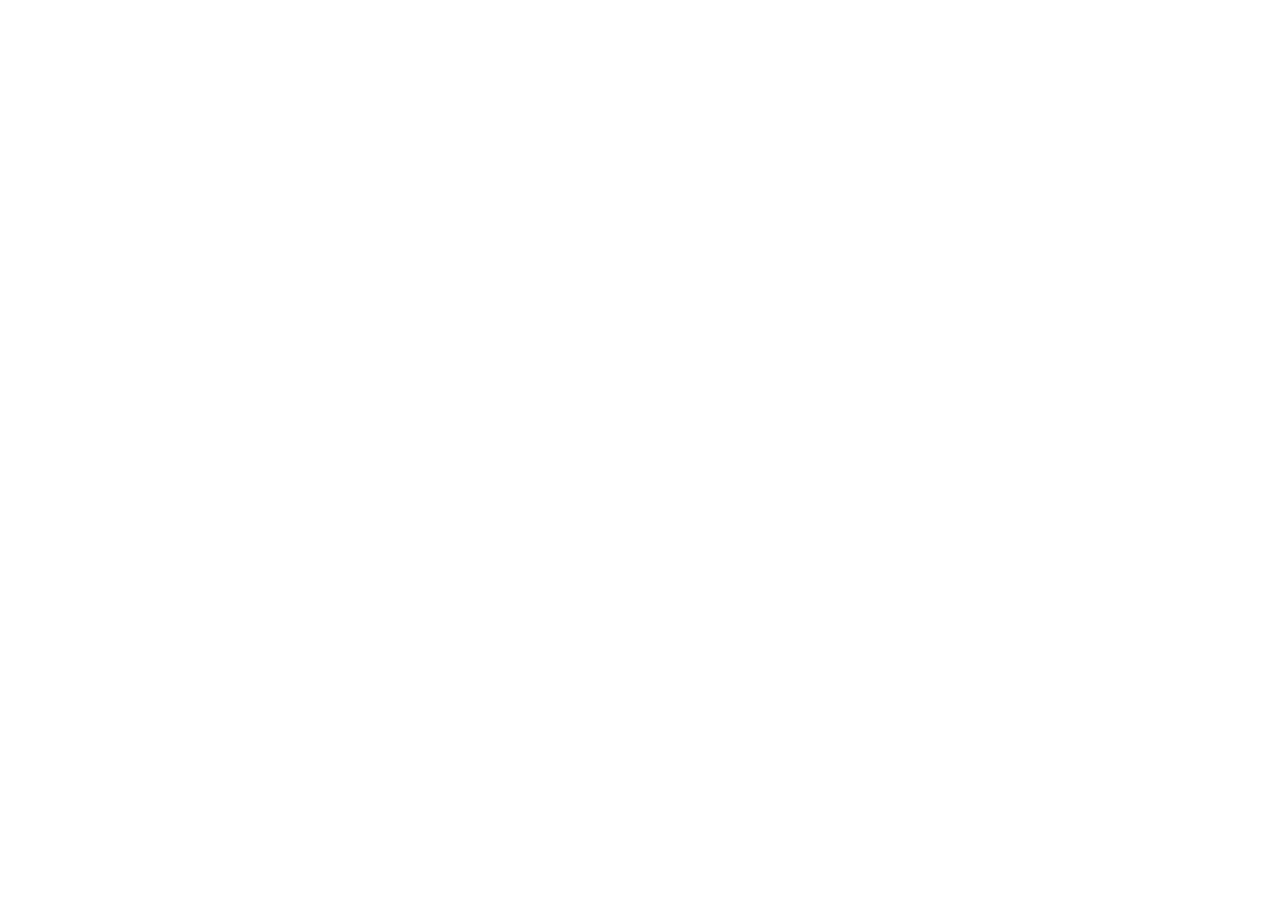
==== about.html @ 03396535 "Init : création du dépôt, arborescence des fichiers et structure HTML de base" ====
<!DOCTYPE html>
<html lang="fr">
<head> 
    <meta charset="UTF-8"> 
    <meta name="viewport" content="width=device-width, initial-scale=1.0"> 
    <title>AfriTalent — Accueil</title> 
    <!-- Bootstrap 5 via CDN : feuille de style --> 
    <link 
        href="https://cdn.jsdelivr.net/npm/bootstrap@5.3.0/dist/css/bootstrap.min.css" 
        rel="stylesheet"> 
        <!-- Votre feuille de style personnelle --> 
    <link rel="stylesheet" href="css/style.css">
</head>
<body> 
    <!-- Le contenu de la page sera ajoute ici --> 
    <!-- Bootstrap 5 via CDN : script JavaScript --> 
    <script 
    src="https://cdn.jsdelivr.net/npm/bootstrap@5.3.0/dist/js/bootstrap.bundle.min.js"
    ></script> 
    <!-- Votre script JavaScript --> 
    <script src="js/main.js"></script>
</body>
</html>
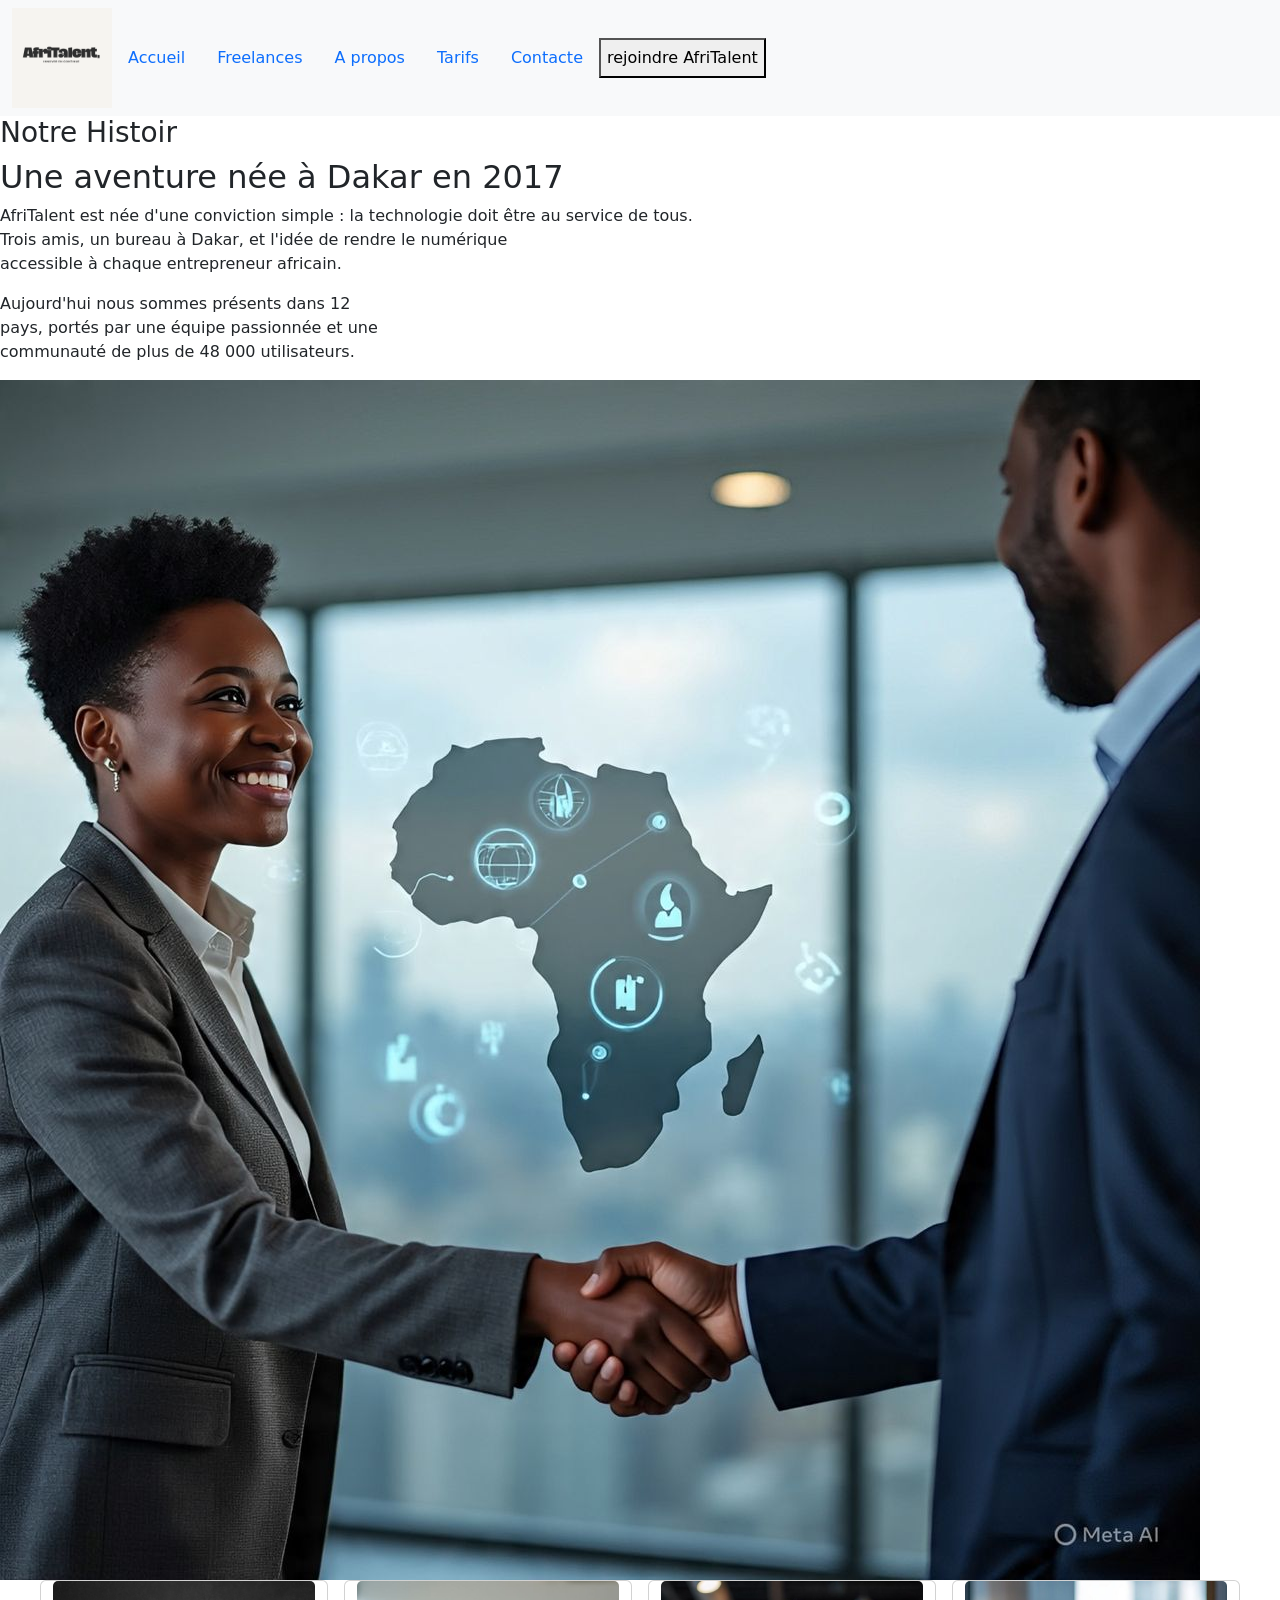
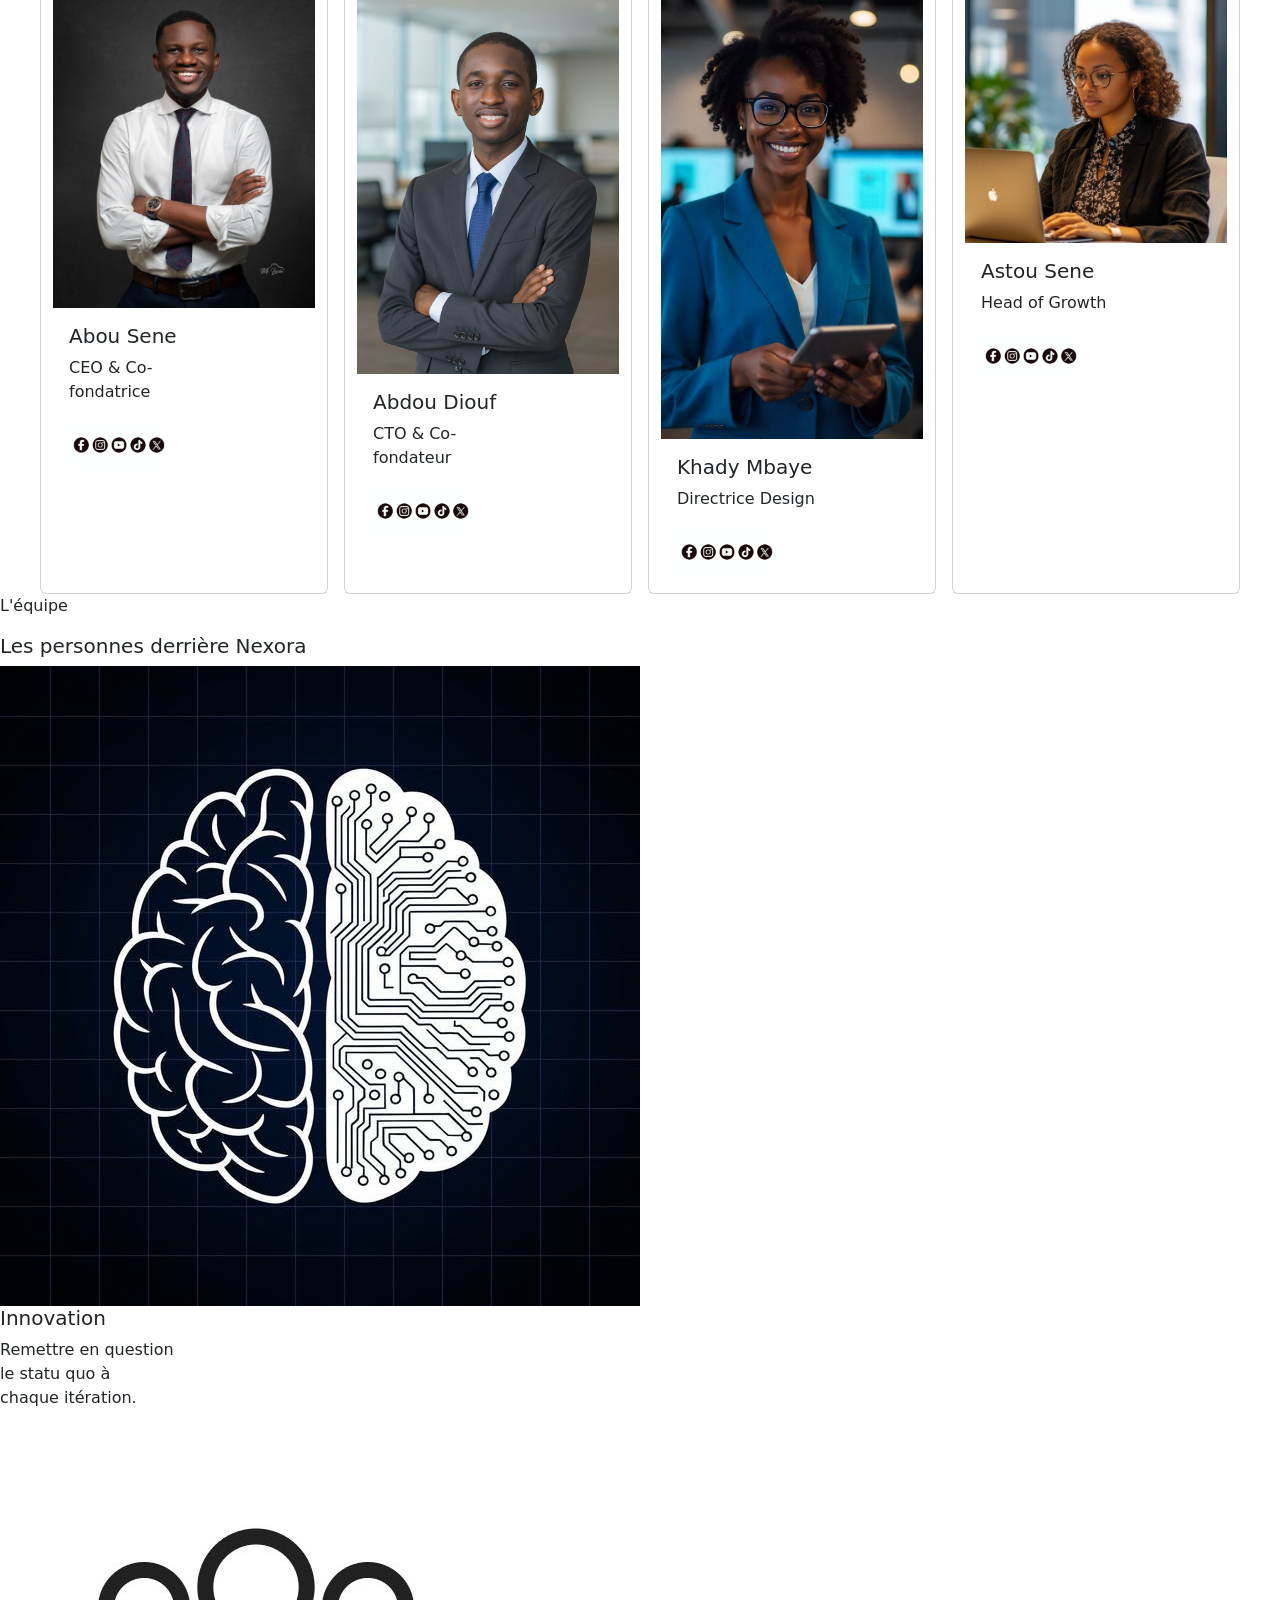
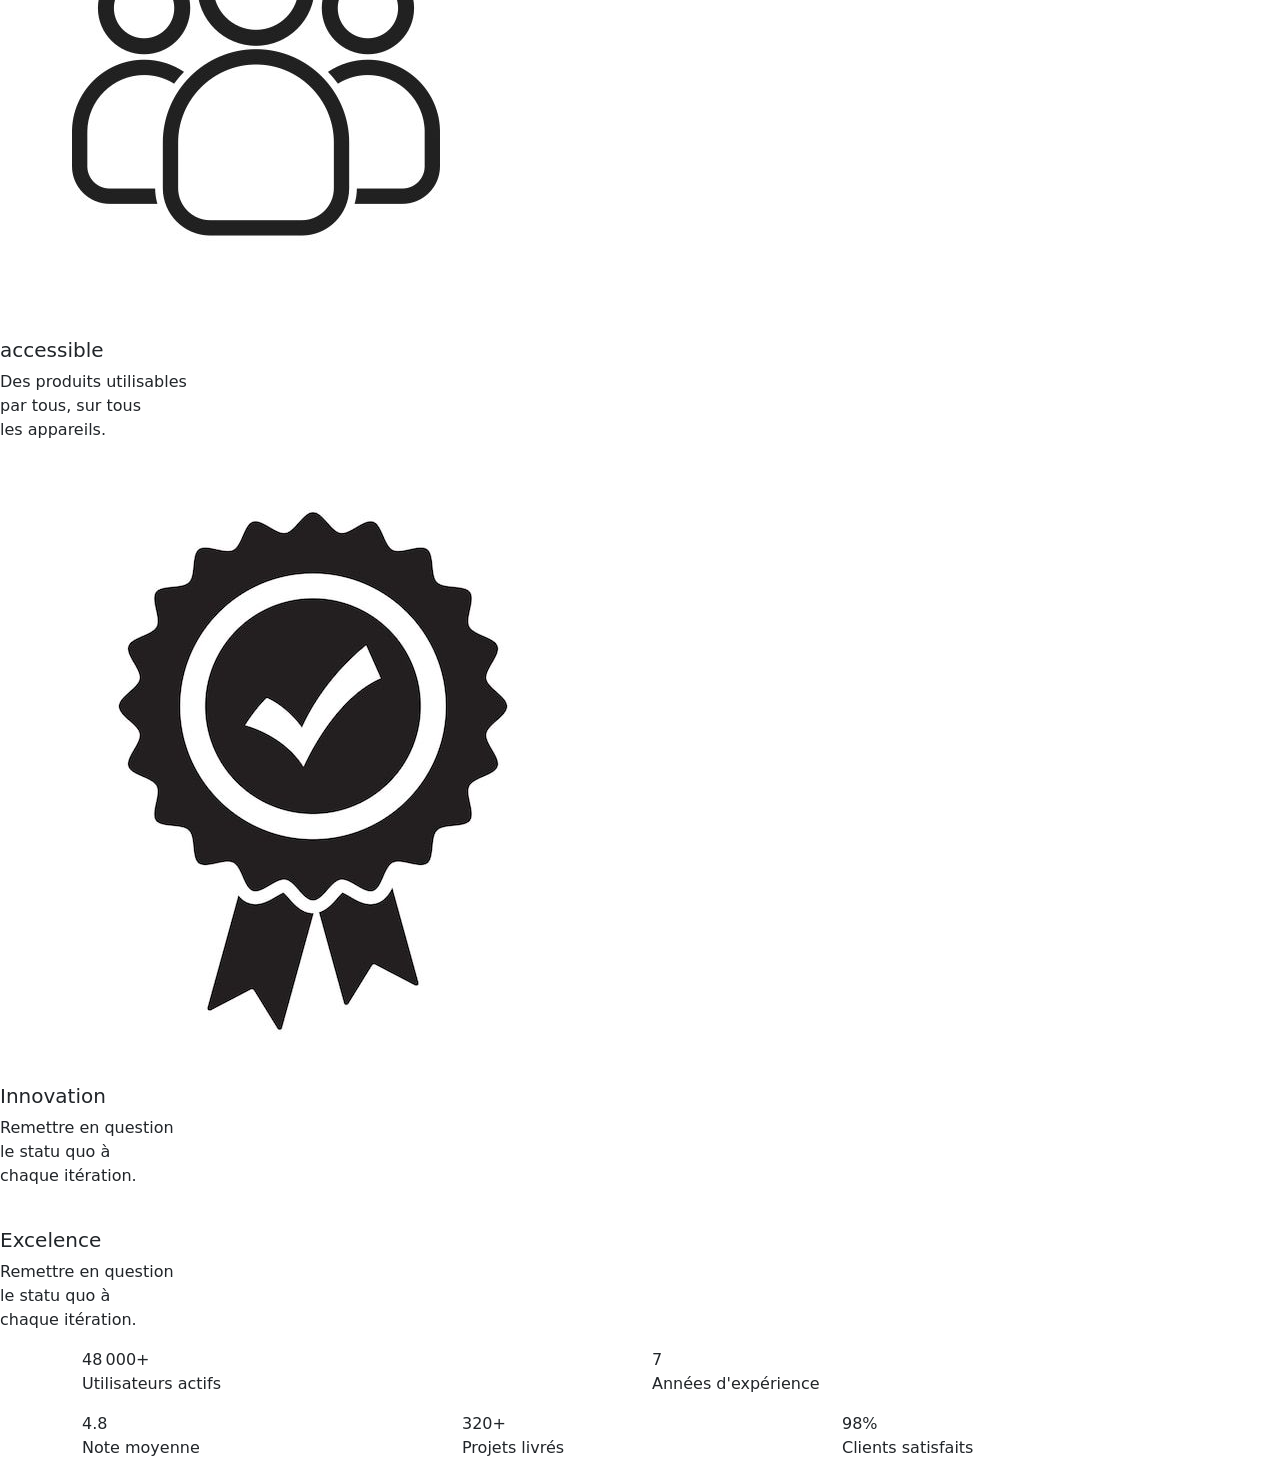
==== commit 11f3ee18: "HTML : structure complète des 5 pages avec sections et contenu text" ====
--- a/about.html
+++ b/about.html
@@ -1,23 +1,210 @@
 <!DOCTYPE html>
 <html lang="fr">
-<head> 
-    <meta charset="UTF-8"> 
-    <meta name="viewport" content="width=device-width, initial-scale=1.0"> 
-    <title>AfriTalent — Accueil</title> 
-    <!-- Bootstrap 5 via CDN : feuille de style --> 
-    <link 
-        href="https://cdn.jsdelivr.net/npm/bootstrap@5.3.0/dist/css/bootstrap.min.css" 
-        rel="stylesheet"> 
-        <!-- Votre feuille de style personnelle --> 
+
+<head>
+    <meta charset="UTF-8">
+    <meta name="viewport" content="width=device-width, initial-scale=1.0">
+    <title>AfriTalent — Accueil</title>
+    <!-- Bootstrap 5 via CDN : feuille de style -->
+    <link href="https://cdn.jsdelivr.net/npm/bootstrap@5.3.0/dist/css/bootstrap.min.css" rel="stylesheet">
+    <!-- Votre feuille de style personnelle -->
     <link rel="stylesheet" href="css/style.css">
 </head>
-<body> 
-    <!-- Le contenu de la page sera ajoute ici --> 
-    <!-- Bootstrap 5 via CDN : script JavaScript --> 
-    <script 
-    src="https://cdn.jsdelivr.net/npm/bootstrap@5.3.0/dist/js/bootstrap.bundle.min.js"
-    ></script> 
-    <!-- Votre script JavaScript --> 
+
+<body>
+    <HEader>
+        <nav class="navbar navbar-expand-lg bg-body-tertiary">
+            <div class="container-fluid">
+                <img src="images/logo1.png" width="100" height="100">
+                <button class="navbar-toggler" type="button" data-bs-toggle="collapse" data-bs-target="#navbarNav"
+                    aria-controls="navbarNav" aria-expanded="false" aria-label="Toggle navigation">
+                    <span class="navbar-toggler-icon"></span>
+                </button>
+                <div class="collapse navbar-collapse" id="navbarNav">
+                    <!-- j'ai enlevé ca 2h28mn -->
+                    <!-- je supprimer prcq je voulais se modele  -->
+                    <!-- <ul class="navbar-nav">
+                        <li class="nav-item">
+                            <a class="nav-link active" aria-current="page" href="#">Home</a>
+                        </li>
+                        <li class="nav-item">
+                            <a class="nav-link" href="#">Features</a>
+                        </li>
+                        <li class="nav-item">
+                            <a class="nav-link" href="#">Pricing</a>
+                        </li>
+                        <li class="nav-item">
+                            <a class="nav-link disabled" aria-disabled="true">Disabled</a>
+                        </li>
+                    </ul> -->
+                    <!-- je suis alles dans le css pour placer mes lien au centre -->
+                    <ul class="nav justify-content-center">
+                        <li class="nav-item">
+                            <a class="nav-link active" aria-current="page" href="index.html">Accueil</a>
+                        </li>
+                        <li class="nav-item">
+                            <a class="nav-link active" href="freelances.html">Freelances</a>
+                        </li>
+                        <li class="nav-item">
+                            <a class="nav-link active" href="about.html">A propos</a>
+                        </li>
+                        <li class="nav-item">
+                            <a class="nav-link active" href="tarifs.html">Tarifs</a>
+                        </li>
+                        <li class="nav-item">
+                            <a class="nav-link active" href="contact.html">Contacte</a>
+                        </li>
+                        <button>
+                            rejoindre AfriTalent
+                        </button>
+                        <!-- j'ai pas besoin de ça -->
+                        <!-- <li class="nav-item">
+                            <a class="nav-link disabled" aria-disabled="true">Disabled</a>
+                        </li> -->
+                    </ul>
+                </div>
+            </div>
+        </nav>
+    </HEader>
+    <section id="Notre Histoire">
+        <div>
+            <div>
+                <h3>Notre Histoir</h3>
+                <h2>Une aventure née à Dakar en 2017</h2>
+                <p>AfriTalent est née d'une conviction simple : la technologie doit être au service de tous. <br> Trois
+                    amis, un bureau à Dakar, et l'idée de rendre le numérique <br> accessible à chaque entrepreneur
+                    africain.</p>
+
+                <p>Aujourd'hui nous sommes présents dans 12 <br> pays, portés par une équipe passionnée et une <br>
+                    communauté de plus de 48 000 utilisateurs.</p>
+            </div>
+            <div>
+                <img src="images/entreprise.jpg">
+            </div>
+        </div>
+    </section>
+    <section id="L'équipe ">
+        <div class="row d-flex justify-content-center d-grid gap-3">
+            <div class="card" style="width: 18rem;">
+                <img src="images/abdou.jpg" class="card-img-top" alt="...">
+                <div class="card-body">
+                    <h5>Abou Sene</h5>
+                    <p class="card-text">CEO & Co- <br> fondatrice</p>
+                    <img src="images/reseaux.jpg" width="100">
+                </div>
+
+            </div>
+            <div class="card" style="width: 18rem;">
+                <img src="images/Baye.jpg" class="card-img-top" alt="...">
+                <div class="card-body">
+                    <h5>Abdou Diouf</h5>
+                    <p class="card-text">CTO & Co- <br> fondateur</p>
+                    <img src="images/reseaux.jpg" width="100">
+                </div>
+            </div>
+            <div class="card" style="width: 18rem;">
+                <img src="images/Astou.jpg" class="card-img-top" alt="...">
+                <div class="card-body">
+                    <h5>Khady Mbaye</h5>
+                    <p class="card-text">Directrice Design</p>
+                    <img src="images/reseaux.jpg" width="100">
+                </div>
+            </div>
+            <div class="card" style="width: 18rem;">
+                <img src="images/khady.jpg" class="card-img-top" alt="...">
+                <div class="card-body">
+                    <h5>Astou Sene</h5>
+                    <p class="card-text">Head of Growth</p>
+                    <img src="images/reseaux.jpg" width="100">
+                </div>
+            </div>
+        </div>
+    </section>
+    <section id="Nos_valeurs">
+        <div>
+            <p>L'équipe</p>
+            <h5>Les personnes derrière Nexora</h5>
+        </div>
+        <div>
+            <img src="images/icone2.jpg" alt="">
+            <h5>Innovation</h5>
+            <p>
+                Remettre en question <br> le statu quo à <br> chaque itération.
+            </p>
+        </div>
+        <div>
+            <img src="images/iconeper.jpg" alt="">
+            <h5>accessible</h5>
+            <p>
+                Des produits utilisables <br> par tous, sur tous <br> les appareils.
+            </p>
+        </div>
+        <div>
+            <img src="images/reussite.jpg" alt="">
+            <h5>Innovation</h5>
+            <p>
+                Remettre en question <br> le statu quo à <br> chaque itération.
+            </p>
+        </div>
+        <div>
+            <img src="images/acccc.jpg" alt="">
+            <h5>Excelence</h5>
+            <p>
+                Remettre en question <br> le statu quo à <br> chaque itération.
+            </p>
+        </div>
+
+    </section>
+    <section id="Chiffres_clés ">
+        <div class="container">
+            <div class="row">
+                <div class="col">
+                   48 000+
+                   <div>
+                    <p>Utilisateurs actifs</p>
+                   </div>
+                </div>
+                <div class="col">
+                    7
+                    <div>
+                        <p>Années d'expérience </p>
+                    </div>
+                </div>
+            </div>
+            <div class="row">
+                <div class="col">
+                   4.8
+                   <div>
+                    <p>
+                        Note moyenne
+                    </p>
+                   </div>
+                </div>
+                <div class="col">
+                   320+
+                   <div>
+                    <p>
+                        Projets livrés
+                    </p>
+                   </div>
+                </div>
+                <div class="col">
+                    98%
+                    <div>
+                        <p>
+                            Clients satisfaits
+                        </p>
+                    </div>
+                </div>
+            </div>
+        </div>
+    </section>
+    <!-- Le contenu de la page sera ajoute ici -->
+    <!-- Bootstrap 5 via CDN : script JavaScript -->
+    <script src="https://cdn.jsdelivr.net/npm/bootstrap@5.3.0/dist/js/bootstrap.bundle.min.js"></script>
+    <!-- Votre script JavaScript -->
     <script src="js/main.js"></script>
+
 </body>
+
 </html>
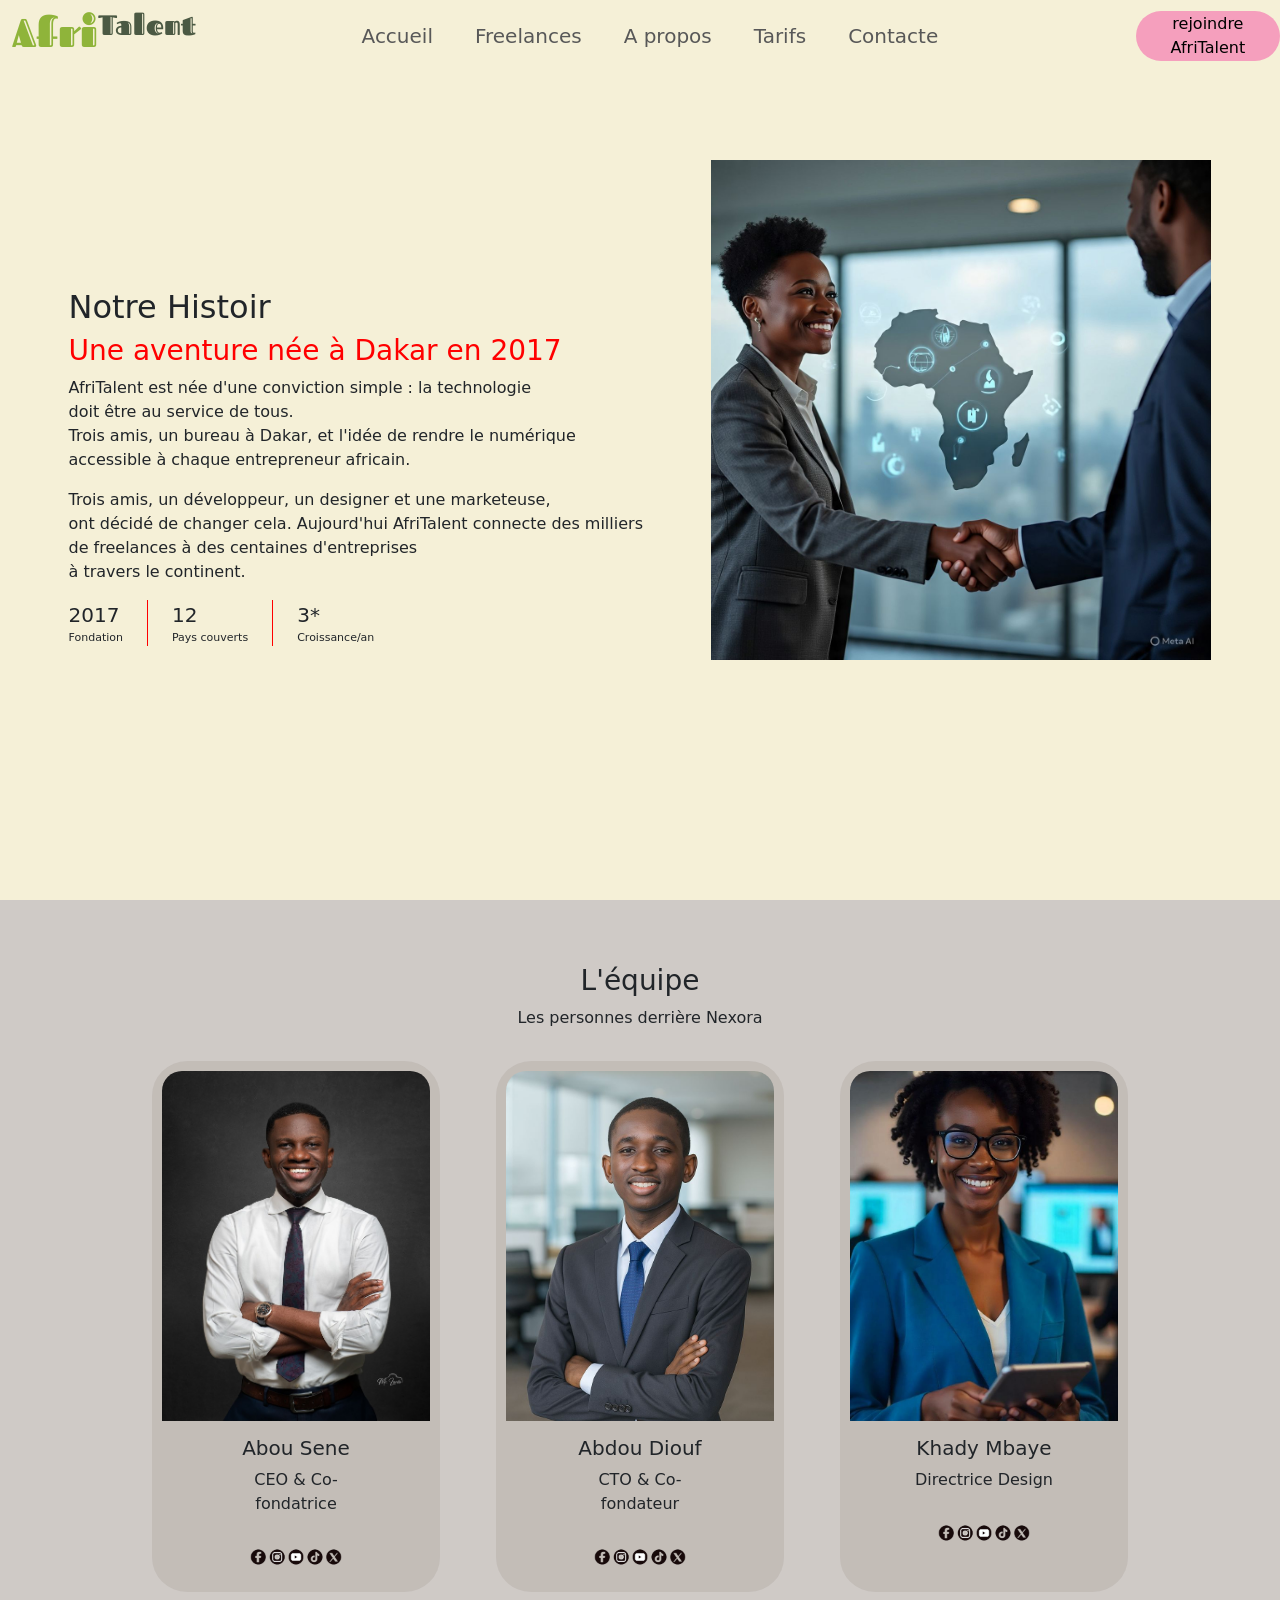
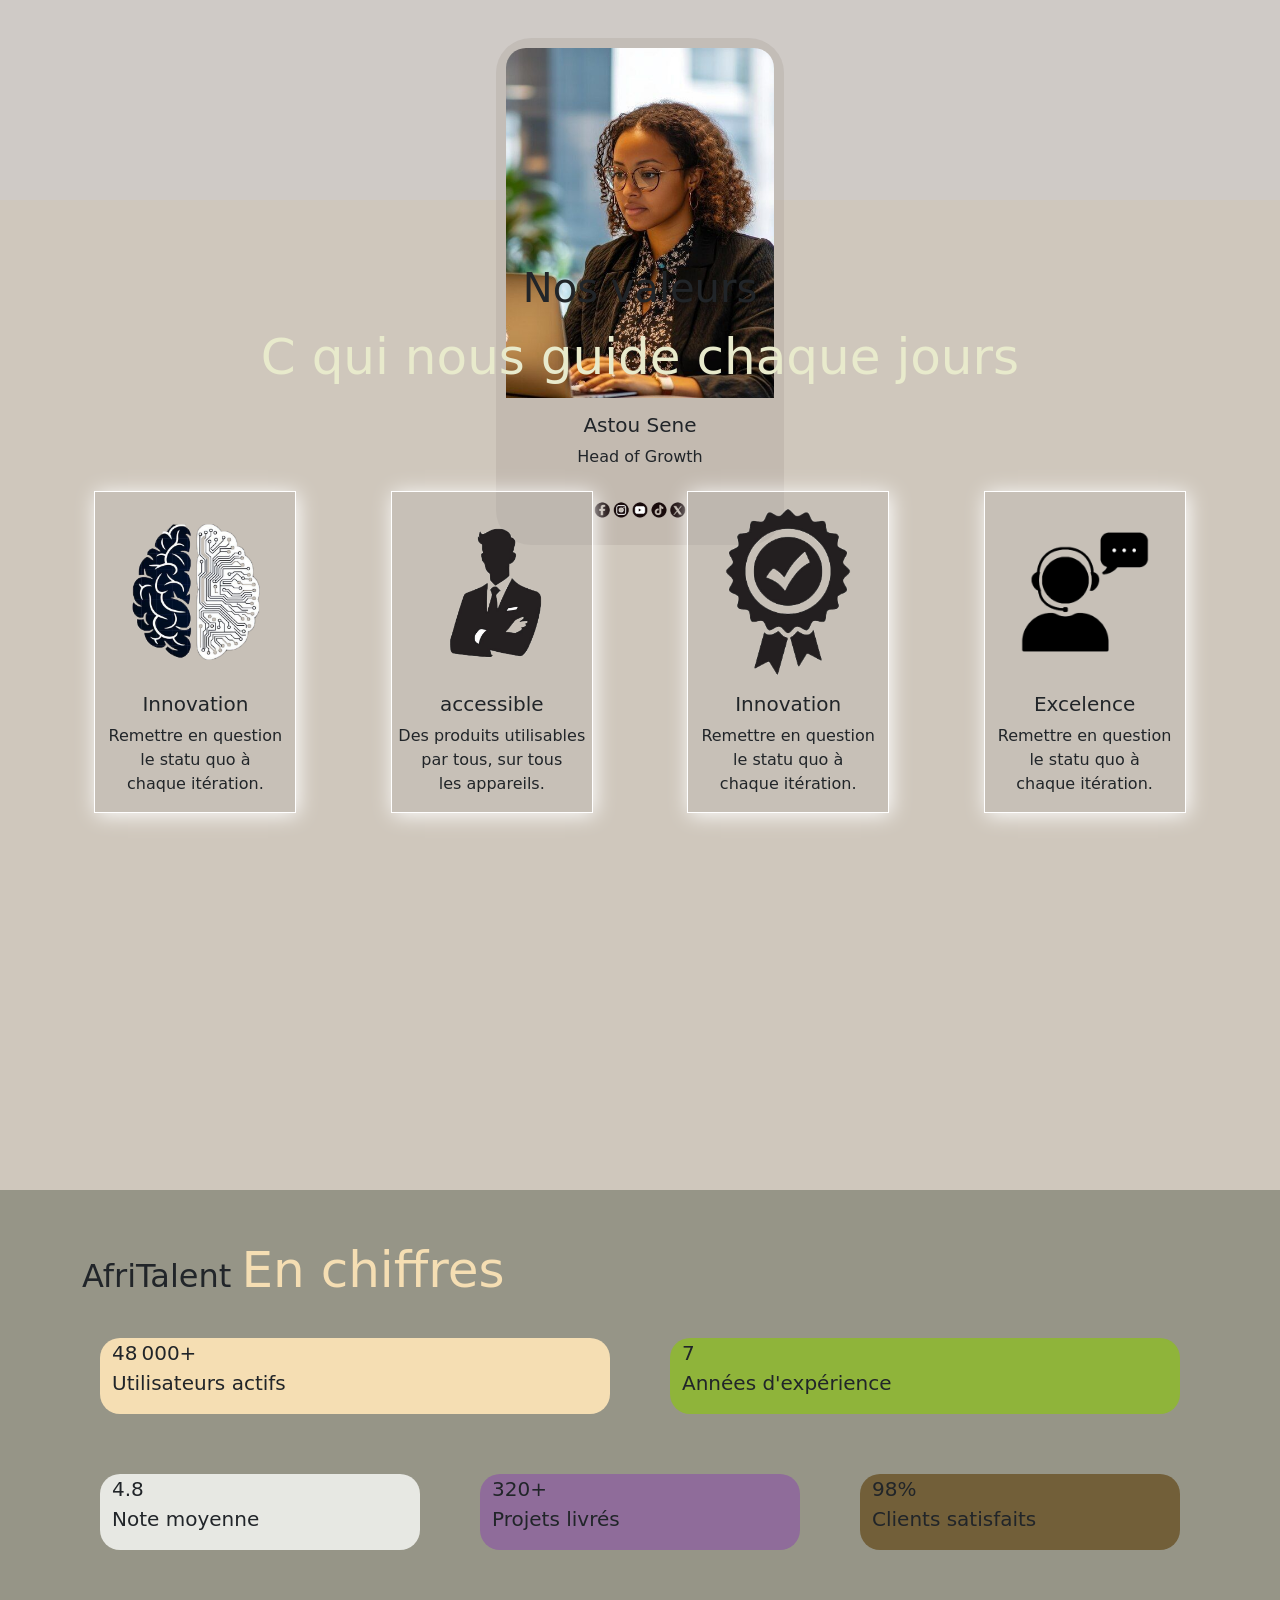
==== commit 029cd136: "HTML : structure complète des 5 pages avec sections et contenu texte" ====
--- a/about.html
+++ b/about.html
@@ -9,13 +9,24 @@
     <link href="https://cdn.jsdelivr.net/npm/bootstrap@5.3.0/dist/css/bootstrap.min.css" rel="stylesheet">
     <!-- Votre feuille de style personnelle -->
     <link rel="stylesheet" href="css/style.css">
+    <link rel="preconnect" href="https://fonts.googleapis.com">
+    <link rel="preconnect" href="https://fonts.gstatic.com" crossorigin>
+    <link href="https://fonts.googleapis.com/css2?family=Fascinate+Inline&display=swap" rel="stylesheet">
+    <link rel="preconnect" href="https://fonts.googleapis.com">
+    <link rel="preconnect" href="https://fonts.gstatic.com" crossorigin>
+    <link href="https://fonts.googleapis.com/css2?family=Fascinate+Inline&family=Story+Script&display=swap" rel="stylesheet">
+     <link rel="stylesheet" href="https://cdnjs.cloudflare.com/ajax/libs/font-awesome/6.5.0/css/all.min.css">
+    
 </head>
 
 <body>
-    <HEader>
-        <nav class="navbar navbar-expand-lg bg-body-tertiary">
+   <header>
+        <nav class="navbar  navbar-expand-lg ">
             <div class="container-fluid">
-                <img src="images/logo1.png" width="100" height="100">
+               <div class="logo">
+                   <nav class="af"><h1>Afri</h1></nav>
+                   <nav class="tal"><h3>Talent</h3></nav>
+                </div>
                 <button class="navbar-toggler" type="button" data-bs-toggle="collapse" data-bs-target="#navbarNav"
                     aria-controls="navbarNav" aria-expanded="false" aria-label="Toggle navigation">
                     <span class="navbar-toggler-icon"></span>
@@ -39,24 +50,22 @@
                     </ul> -->
                     <!-- je suis alles dans le css pour placer mes lien au centre -->
                     <ul class="nav justify-content-center">
-                        <li class="nav-item">
-                            <a class="nav-link active" aria-current="page" href="index.html">Accueil</a>
-                        </li>
-                        <li class="nav-item">
-                            <a class="nav-link active" href="freelances.html">Freelances</a>
-                        </li>
-                        <li class="nav-item">
-                            <a class="nav-link active" href="about.html">A propos</a>
-                        </li>
-                        <li class="nav-item">
-                            <a class="nav-link active" href="tarifs.html">Tarifs</a>
-                        </li>
-                        <li class="nav-item">
-                            <a class="nav-link active" href="contact.html">Contacte</a>
-                        </li>
-                        <button>
-                            rejoindre AfriTalent
-                        </button>
+                        <li class="nav-item nav-items">
+                            <a class="nav-link colli active" aria-current="page" href="index.html">Accueil</a>
+                        </li>
+                        <li class="nav-item nav-items">
+                            <a class="nav-link colli active" href="freelances.html">Freelances</a>
+                        </li>
+                        <li class="nav-item nav-items">
+                            <a class="nav-link colli active" href="about.html">A propos</a>
+                        </li>
+                        <li class="nav-item nav-items">
+                            <a class="nav-link colli active" href="tarifs.html">Tarifs</a>
+                        </li>
+                        <li class="nav-item nav-items">
+                            <a class="nav-link colli active" href="contact.html">Contacte</a>
+                        </li>
+                        
                         <!-- j'ai pas besoin de ça -->
                         <!-- <li class="nav-item">
                             <a class="nav-link disabled" aria-disabled="true">Disabled</a>
@@ -64,107 +73,142 @@
                     </ul>
                 </div>
             </div>
+            <div class="baf">
+                <button class="button">
+                    rejoindre AfriTalent 
+                </button>
+            </div>
         </nav>
-    </HEader>
-    <section id="Notre Histoire">
-        <div>
+
+    </header>
+    <section id="Notre-Histoire">
+        <div class="Histoir">
+            <div class="textehis">
+                <h2>Notre Histoir</h2>
+                <h3 class="full">Une aventure née à Dakar en 2017</h3>
+                <p class="textehiss">AfriTalent est née d'une conviction simple : la technologie <br> doit être au service de tous. <br> Trois
+                    amis, un bureau à Dakar, et l'idée de rendre le numérique <br> accessible à chaque entrepreneur
+                    africain.
+                </p>
+
+                <p class="textehiss">
+                    Trois amis, un développeur, un designer 
+                    et une marketeuse, <br> ont décidé
+                     de changer cela. Aujourd'hui AfriTalent
+                     connecte des milliers <br> de freelances à des 
+                     centaines d'entreprises <br> à travers le continent.
+                </p>
+                <div class="tvide ">
+                    <div class="videfon">
+                        <span class="svide">2017</span>
+                        <span class="ssvide">Fondation</span>
+                    </div>
+                    <div class="vide"></div>
+                    <div class="videfon">
+                        <span class="svide">12</span>
+                        <span class="ssvide">Pays couverts</span>
+                    </div>
+                    <div class="vide"></div>
+                    <div class="videfon">
+                        <span class="svide">3*</span>
+                        <span class="ssvide">Croissance/an</span>
+                    </div>
+                </div>
+            </div>
             <div>
-                <h3>Notre Histoir</h3>
-                <h2>Une aventure née à Dakar en 2017</h2>
-                <p>AfriTalent est née d'une conviction simple : la technologie doit être au service de tous. <br> Trois
-                    amis, un bureau à Dakar, et l'idée de rendre le numérique <br> accessible à chaque entrepreneur
-                    africain.</p>
-
-                <p>Aujourd'hui nous sommes présents dans 12 <br> pays, portés par une équipe passionnée et une <br>
-                    communauté de plus de 48 000 utilisateurs.</p>
-            </div>
-            <div>
-                <img src="images/entreprise.jpg">
-            </div>
-        </div>
-    </section>
-    <section id="L'équipe ">
-        <div class="row d-flex justify-content-center d-grid gap-3">
-            <div class="card" style="width: 18rem;">
-                <img src="images/abdou.jpg" class="card-img-top" alt="...">
+                <img src="images/entreprise.jpg" class="imghis" width="500px">
+            </div>
+        </div>
+    </section>
+    <section id="lequipe">
+        <div class="personne">
+            <h3>L'équipe</h3>
+            <p>Les personnes derrière Nexora</p>
+        </div>
+        <div class="row d-flex  justify-content-center d-grid gap-3">
+            <div class=" card-h" style="width: 18rem;">
+                <img src="images/abdou.jpg" class="card-img-top card-img-topp" alt="...">
                 <div class="card-body">
                     <h5>Abou Sene</h5>
                     <p class="card-text">CEO & Co- <br> fondatrice</p>
-                    <img src="images/reseaux.jpg" width="100">
-                </div>
-
-            </div>
-            <div class="card" style="width: 18rem;">
-                <img src="images/Baye.jpg" class="card-img-top" alt="...">
+                    <img src="images/reseaux.png" width="100">
+                </div>
+
+            </div>
+            <div class=" card-h" style="width: 18rem;">
+                <img src="images/Baye.jpg" class="card-img-top card-img-topp" alt="...">
                 <div class="card-body">
                     <h5>Abdou Diouf</h5>
                     <p class="card-text">CTO & Co- <br> fondateur</p>
-                    <img src="images/reseaux.jpg" width="100">
-                </div>
-            </div>
-            <div class="card" style="width: 18rem;">
-                <img src="images/Astou.jpg" class="card-img-top" alt="...">
+                    <img src="images/reseaux.png" width="100">
+                </div>
+            </div>
+            <div class="card-h" style="width: 18rem;">
+                <img src="images/Astou.jpg" class="card-img-top card-img-topp" alt="...">
                 <div class="card-body">
                     <h5>Khady Mbaye</h5>
                     <p class="card-text">Directrice Design</p>
-                    <img src="images/reseaux.jpg" width="100">
-                </div>
-            </div>
-            <div class="card" style="width: 18rem;">
-                <img src="images/khady.jpg" class="card-img-top" alt="...">
+                    <img src="images/reseaux.png" width="100">
+                </div>
+            </div>
+            <div class=" card-h" style="width: 18rem;">
+                <img src="images/khady.jpg" class="card-img-top card-img-topp" alt="...">
                 <div class="card-body">
                     <h5>Astou Sene</h5>
                     <p class="card-text">Head of Growth</p>
-                    <img src="images/reseaux.jpg" width="100">
+                    <img src="images/reseaux.png" width="100">
                 </div>
             </div>
         </div>
     </section>
     <section id="Nos_valeurs">
-        <div>
-            <p>L'équipe</p>
-            <h5>Les personnes derrière Nexora</h5>
-        </div>
-        <div>
-            <img src="images/icone2.jpg" alt="">
-            <h5>Innovation</h5>
-            <p>
-                Remettre en question <br> le statu quo à <br> chaque itération.
-            </p>
-        </div>
-        <div>
-            <img src="images/iconeper.jpg" alt="">
-            <h5>accessible</h5>
-            <p>
-                Des produits utilisables <br> par tous, sur tous <br> les appareils.
-            </p>
-        </div>
-        <div>
-            <img src="images/reussite.jpg" alt="">
-            <h5>Innovation</h5>
-            <p>
-                Remettre en question <br> le statu quo à <br> chaque itération.
-            </p>
-        </div>
-        <div>
-            <img src="images/acccc.jpg" alt="">
-            <h5>Excelence</h5>
-            <p>
-                Remettre en question <br> le statu quo à <br> chaque itération.
-            </p>
-        </div>
-
-    </section>
-    <section id="Chiffres_clés ">
-        <div class="container">
+        <div class="texval">
+            <h2>Nos valeurs</h2>
+            <span>C qui nous guide chaque jours</span>
+        </div>
+        <div class="val">
+            <div class="cardd">
+                <img src="images/icone2.png" width="200px" alt="">
+                <h5>Innovation</h5>
+                <p>
+                    Remettre en question <br> le statu quo à <br> chaque itération.
+                </p>
+            </div>
+            <div class="cardd">
+                <img src="images/personne.png" width="200px" alt="">
+                <h5>accessible</h5>
+                <p>
+                    Des produits utilisables <br> par tous, sur tous <br> les appareils.
+                </p>
+            </div>
+            <div class="cardd">
+                <img src="images/reussite.png" width="200px" alt="">
+                <h5>Innovation</h5>
+                <p>
+                    Remettre en question <br> le statu quo à <br> chaque itération.
+                </p>
+            </div>
+            <div class="cardd">
+                <img src="images/acccc.png" width="200px" alt="">
+                <h5>Excelence</h5>
+                <p>
+                    Remettre en question <br> le statu quo à <br> chaque itération.
+                </p>
+            </div>
+        </div>
+
+    </section>
+    <section id="Chiffres_clés">
+        <div class="container cont">
+             <h2>AfriTalent <span class="chif">En chiffres</span> </h2> 
             <div class="row">
-                <div class="col">
+                <div class="col col1">
                    48 000+
                    <div>
                     <p>Utilisateurs actifs</p>
                    </div>
                 </div>
-                <div class="col">
+                <div class="col col2">
                     7
                     <div>
                         <p>Années d'expérience </p>
@@ -172,7 +216,7 @@
                 </div>
             </div>
             <div class="row">
-                <div class="col">
+                <div class="col col3">
                    4.8
                    <div>
                     <p>
@@ -180,7 +224,7 @@
                     </p>
                    </div>
                 </div>
-                <div class="col">
+                <div class="col col4">
                    320+
                    <div>
                     <p>
@@ -188,7 +232,7 @@
                     </p>
                    </div>
                 </div>
-                <div class="col">
+                <div class="col col5">
                     98%
                     <div>
                         <p>
--- a/css/style.css
+++ b/css/style.css
@@ -0,0 +1,927 @@
+* {
+    margin: 0px;
+}
+
+:root {
+    --couleurprinc: #F5F0D7;
+    --couleursecond: #8FB43A;
+    --couleurterc: red;
+    --couleur4: #CFC7BC;
+    --couleur5: #CFCAC6;
+    --couleur6: #9E9F8D;
+    --couleur8: #969587;
+}
+
+.navbar {
+    background-color: transparent;
+    position: fixed;
+    top: 0;
+    left: 0;
+    width: 100%;
+    margin: auto;
+
+}
+
+#navbarNav {
+    justify-content: center;
+}
+
+.logo {
+    display: flex;
+}
+
+.af {
+    font-family: "Fascinate Inline", system-ui;
+    font-weight: 400;
+    font-style: normal;
+    color: #8FB43A;
+    font-size: 20px;
+    padding: 0px;
+}
+
+.tal {
+    font-family: "Fascinate Inline", system-ui;
+    font-weight: 400;
+    font-style: normal;
+    color: #4B5943;
+    font-size: 90px;
+    padding: 0px;
+    margin: 0px -20px 0px 0px;
+}
+
+.baf {
+    justify-content: end;
+
+}
+
+.nav-item {
+    border-radius: 60px;
+    background: none;
+    cursor: pointer;
+    margin: 5px;
+    transition: 0.8s;
+
+}
+
+.nav-items {
+    color: #4F772D;
+    font-size: 25px;
+}
+
+.nav-items:hover {
+    color: #F5F0D7;
+    border: none;
+    background-color: #ddddda;
+}
+
+.colli {
+    text-decoration: none;
+    color: #585858;
+    font-size: 20px;
+    border-radius: 60px;
+}
+
+.button {
+    border-radius: 60px;
+    background-color: #F59FBD;
+    border: none;
+
+}
+
+.button:active {
+    background-color: #8FB43A;
+}
+
+
+/* section hero */
+
+#hero {
+    background-color: #F5F0D7;
+    background-size: cover;
+    height: 100vh;
+    align-items: center;
+    margin: auto;
+    padding: auto;
+}
+
+.heroo {
+    display: flex;
+}
+
+.bien {
+    padding-left: 10rem;
+    padding-top: 18rem;
+
+}
+
+.bi {
+    display: flex;
+}
+
+.bilo {
+    padding-left: 15px;
+}
+
+.story-script-regular {
+    font-family: "Story Script", sans-serif;
+    font-weight: 400px;
+    font-style: normal;
+}
+
+.full {
+    color: red;
+}
+
+/* button */
+
+.butcontaine {
+    padding-left: 10rem;
+    display: flex;
+    justify-content: space-evenly;
+    padding-top: 10px;
+}
+
+.but1 {
+    border-radius: 60px;
+    background: none;
+    border: 2px solid white;
+    padding: 10px 20px;
+    font-size: 20px;
+    cursor: pointer;
+    margin: 5px;
+    transition: 0.8s;
+
+}
+
+.but11 {
+    color: #4F772D;
+    font-size: 25px;
+    cursor: pointer;
+    transition: 1s;
+}
+
+.but22 {
+    color: red;
+    font-size: 25px;
+    cursor: pointer;
+    transition: 1s;
+
+}
+
+.but11:hover {
+    color: #F5F0D7;
+    border: none;
+    background-color: red;
+    transform: scale(1.1);
+}
+
+.but22:hover {
+    color: white;
+    background-color: #4F772D;
+    transform: scale(1.1);
+}
+
+.containe {
+    /* background-color: #4F772D; */
+
+}
+
+.cole {
+    padding-top: 9rem;
+}
+.pili h2{
+    padding-left: 40rem;
+    padding-top: 25px;
+}
+.pilli{
+    color: var(--couleurprinc);
+    font-size: 50px;
+}
+.pili p{
+    padding-left: 36rem;
+}
+.pil{
+    padding-left: 8rem;
+}
+
+.imagehero {
+
+    padding-top: 10rem;
+    padding-left: 20rem;
+}
+
+#carouselExampleCaptions {
+    width: 80%;
+    margin: 100px;
+    border-radius: 15px;
+
+
+}
+
+#carouselExampleCaptions img {
+    /* width: 300%; */
+    height: 500px;
+    object-fit: cover;
+    border-radius: 15px;
+}
+
+/* c_ça_marche */
+#c_ça_marche {
+    background-color: var(--couleur4)
+}
+
+.comment {
+    justify-content: center;
+    display: grid;
+    grid-template-columns: 300px 300px 300px;
+    grid-template-row: 300px 300px 300px;
+    gap: 35px;
+    padding: 3rem 5rem;
+}
+
+.ca {
+    grid-column: 1 / 2;
+    grid-row: 1 / 3;
+    text-align: center;
+    padding-top: 4rem;
+}
+
+.ca h3 {
+    font-size: 40px;
+}
+
+.ca p {
+    font-size: 20px;
+}
+
+.ca button {
+    font-size: 40px;
+}
+
+.cc h3 {
+    font-size: 30px;
+}
+
+.cc p {
+    font-size: 20px;
+}
+
+.cd {
+    grid-column: 2 / 4;
+    grid-row: 2 / 3;
+    text-align: center;
+}
+
+.cd h3 {
+    font-size: 40px;
+}
+
+.card-a {
+    background-color:  #dacfc63b;
+    /* display: grid;
+    grid-template-columns: 3,1fr;
+    grid-gap: 3px;
+    margin: 50px auto;
+    width: 75%; */
+    border-radius: 10px;
+    box-shadow: 1px 1px 20px var(--couleurprinc);
+
+}
+
+.card-b {
+    background-color: #dacfc63b;
+    box-shadow: 2px 2px 20px var(--couleur8);
+    border-radius: 10px;
+    text-align: center;
+}
+
+.card-a:hover {
+    transform: scale(1.1);
+}
+
+.card-b:hover {
+    transform: translateY(-10px);
+    transition: 3s;
+}
+/* cat de service_______________________________________________________________________________________________ */
+#cat_de_service{
+    background-color: var(--couleur5);
+}
+.card-cat {
+
+    padding: 5rem 5rem;
+    background-color: var(--couleur5);
+    display: flex;
+    gap: 20px;
+    justify-content: center;
+}
+
+@keyframes bounceAnimation {
+
+    100%,
+    00% {
+        transform: translateY(0);
+    }
+
+    50% {
+        transform: translateY(-30px);
+    }
+}
+
+.card {
+    animation-name: bounceAnimation;
+    animation-duration: 1.5s;
+    animation-timing-function: ease;
+    animation-iteration-count: infinite;
+    animation-direction: normal;
+    animation-fill-mode: both;
+    background-color: #cfcac664;
+    text-align: center;
+    padding: 10px 10px;
+    margin: 15px 20px;
+    cursor: pointer;
+    transition: ease-in-out;
+}
+
+.card:hover {
+    animation-duration: 2s;
+    background-color: #e4d2c2;
+    box-shadow: 3px 3px 20px #00000064;
+}
+
+.card img {
+    width: 200px;
+    padding-left: 5rem;
+}
+
+/* temoignage____________________________________________________________________________________________________________________________________________________ */
+#TÉMOIGNAGES {
+    background-color: var(--couleur6);
+}
+
+/* CTA_appele -_________________________-----------------______________________----------------------____________----------------------------------------------------------_____*/
+#CTA_appele {
+    padding-bottom: 50px;
+    padding-top: ;
+    background-color: var(--couleur8);
+}
+
+.buta {
+    padding-left: 34rem;
+    padding-bottom: 25px;
+    padding-top: 50px;
+
+}
+
+.butcta {
+    font-size: 30px;
+    border-radius: 50px;
+    background: #E6EED6;
+    border: 2px solid white;
+    padding: 10px 20px;
+    font-size: 20px;
+    cursor: pointer;
+    margin: 5px;
+    transition: 0.8s;
+}
+
+@keyframes bounce {
+    0% {
+        transform: translateY(0);
+    }
+
+    25% {
+        transform: translateY(10px);
+    }
+
+    50% {
+        transform: translateY(-10px);
+    }
+
+    75% {
+        transform: translateY(10px);
+    }
+
+    100% {
+        transform: translateY(0);
+    }
+}
+
+
+.butm {
+
+    transition: 1s;
+    cursor: pointer;
+    animation: bounce 1.1s infinite;
+
+}
+
+.butmm:hover {
+    transform: scale(1.1);
+    box-shadow: 2px 2px 20px white;
+}
+
+.textaa {
+    padding-left: 23rem;
+}
+
+.textaa span {
+    color: #E6EED6;
+    font-size: 80px;
+}
+
+.texta {
+    padding-left: 15rem;
+}
+
+.butbc {
+    display: flex;
+    justify-content: center;
+    margin: 20px;
+    padding-right: 100px;
+
+}
+
+.butctaa {
+    cursor: pointer;
+    transition: 1.1s;
+
+}
+
+.butctaa:hover {
+    box-shadow: 2px 2px 20px white;
+    transform: scale(1.2);
+
+}
+
+.butb {
+    padding-right: 50px;
+    padding-bottom: 10px;
+
+}
+
+.tcta {
+    font-size: 60px;
+    padding-bottom: 10px;
+}
+
+/* footer----_____________________________________________________________________________________________________________________________________________________________________________ */
+#footer {
+    background-color: #232826;
+    color: white;
+    padding-bottom: 10rem;
+    padding-top: 10rem;
+}
+
+.col {
+    font-size: 20px;
+    margin: 30px;
+}
+
+/* freelance _______________________________________________________________________________________________________________________________________________________________________________*/
+#hero1 {
+    background-color: var(--couleur6);
+}
+.d-flexx {
+    padding-top: 6rem;
+}
+
+.card-f {
+    animation-name: bounceAnimation;
+    animation-duration: 1.5s;
+    animation-timing-function: ease;
+    animation-direction: normal;
+    animation-fill-mode: both;
+    background-color: #cfcac687;
+    text-align: center;
+    padding: 10px 10px;
+    margin: 15px 20px;
+    cursor: pointer;
+    transition: ease-in-out;
+    overflow: hidden;
+}
+.card-f img{
+    width: 100%;
+    height: 350px;
+    object-fit: cover;
+    /* object-fit: recadre l'image sans deformation; */
+    border-radius: 20px 20px 0 0;
+    display: block;
+    
+}
+
+.card-f:hover {
+    animation-duration: 2s;
+    background-color: #ccd77531;
+    box-shadow: 3px 3px 20px #355b1cb1;
+    animation-iteration-count: infinite;
+}
+
+.fotfre {
+    background-color: #1a181787;
+}
+
+/* a propos______________________________________________________________________________________________________________________________________ */
+#Notre-Histoire {
+    background-color: var(--couleurprinc);
+    padding-top: 10rem;
+    background-size: cover;
+    height: 100vh;
+}
+
+.Histoir {
+    display: flex;
+    justify-content: space-evenly;
+
+
+}
+
+.textehis {
+    padding-top: 8rem;
+
+
+}
+
+.tvide {
+    display: flex;
+    gap: 1.5rem;
+}
+
+.videfon {
+    display: flex;
+    flex-direction: column;
+
+}
+
+.svide {
+    font-size: 20px;
+    font-weight: 500px;
+    gap: 2px;
+
+}
+
+.ssvide {
+    font-size: 11px;
+}
+
+.vide {
+    width: 1px;
+    background: red;
+}
+
+/* "Léquipe ______________________________________________________________________________________________________________________ */
+#lequipe {
+    background-color: var(--couleur5);
+    height: 100vh;
+
+}
+
+.card-h {
+    /* animation-name: bounceAnimation;
+    animation-duration: 1.5s;
+    animation-timing-function: ease;
+    animation-direction: normal;
+    animation-fill-mode: both; */
+    background-color: #958b8337;
+    text-align: center;
+    padding: 10px 10px;
+    margin: 15px 20px;
+    cursor: pointer;
+    transition: ease-in-out;
+    border-radius: 35px;
+    overflow: hidden;
+    /* pour respecter le radius */
+    width: 280px;
+}
+
+.card-img-topp {
+    width: 100%;
+    height: 350px;
+    object-fit: cover;
+    /* object-fit: recadre l'image sans deformation; */
+    border-radius: 20px 20px 0 0;
+    display: block;
+}
+
+.card-h:hover {
+    animation-duration: 2s;
+    background-color: #cfcac67f;
+    box-shadow: 3px 3px 20px #3a2a1df6;
+    animation-iteration-count: infinite;
+}
+
+/* Nos_valeurs___________________________________________________________________________________________________________________________________ */
+#Nos_valeurs {
+    background-color: var(--couleur4);
+    height: 110vh;
+}
+
+.personne {
+    text-align: center;
+    padding-top: 4rem;
+}
+
+.texval {
+    text-align: center;
+    padding-top: 4rem;
+
+}
+
+.texval h2 {
+    font-size: 40px;
+}
+
+.texval span {
+    color: #E8EACC;
+    font-size: 50px;
+}
+
+.val {
+    display: flex;
+    justify-content: center;
+    justify-content: space-evenly;
+    padding-top: 6rem;
+
+
+}
+
+.cardd {
+    border: 1px solid white;
+    box-shadow: 2px 2px 20px white;
+    background-color: #b1afab4c;
+    text-align: center;
+    cursor: pointer;
+    transition: 1s;
+
+}
+
+.cardd:hover {
+    transform: scaleX(1.3);
+    background-color: white;
+}
+
+/* Chiffres_clés_____________________________________________________________________________________________________________________________ */
+#Chiffres_clés {
+    background-color: var(--couleur8);
+    height: 50vh;
+
+}
+
+.cont {
+    padding-top: 50px;
+}
+
+.chif {
+    color: wheat;
+    font-size: 50px;
+}
+
+.col1 {
+    background-color: wheat;
+    border-radius: 20px;
+    cursor: pointer;
+    transition: 1.2s;
+}
+
+.col1:hover {
+    background-color: #8FB43A;
+    transform: scale(1.1);
+}
+
+.col2 {
+    background-color: #8FB43A;
+    border-radius: 20px;
+    cursor: pointer;
+    transition: 1.2s;
+}
+
+.col2:hover {
+    background-color: wheat;
+    transform: scale(1.1);
+}
+
+.col3 {
+    background-color: #e7e8e3;
+    border-radius: 20px;
+    cursor: pointer;
+    transition: 1.2s;
+}
+
+.col3:hover {
+    background-color: #8f6c9a;
+    transform: scale(1.1);
+}
+
+.col4 {
+    background-color: #8f6c9a;
+    border-radius: 20px;
+    cursor: pointer;
+    transition: 1.2s;
+}
+
+.col4:hover {
+    background-color: #e7e8e3;
+    transform: scale(1.1);
+}
+
+.col5 {
+    background-color: #725f39;
+    border-radius: 20px;
+    cursor: pointer;
+    transition: 1.2s;
+}
+
+.col5:hover {
+    background-color: wheat;
+    transform: scale(1.1);
+}
+
+/* tarif-_____________________________________________________________________________________________________________________________________________ */
+#tarifs {
+    background-color: var(--couleurprinc);
+}
+
+.card-y {
+
+    text-align: center;
+    border-radius: 10px;
+    align-items: center;
+    height: 500px;
+
+
+}
+
+.card-w {
+    background: linear-gradient(45deg, #c5bcb6, rgba(233, 210, 168, 0.811));
+    box-shadow: 2px 2px 20px wheat;
+    width: 18rem;
+    transition: 0.4s;
+    cursor: pointer;
+
+}
+
+.card-w:hover {
+    transform: translateY(-25px);
+
+
+}
+
+.card-n {
+    width: 20rem;
+    position: relative;
+    height: 35rem;
+    padding-top: 2.5rem;
+    background-color: rgba(255, 222, 159, 0.728);
+    box-shadow: 1px 1px 10px rgb(232, 162, 32);
+    cursor: pointer;
+    transition: 1.5s;
+    transform: scale(1.1);
+}
+
+.card-n:hover {
+    transform: scale(1.2);
+
+}
+
+.card-titlee {
+    position: absolute;
+    top: 0;
+    left: 50%;
+    transform: translate(-50%, -50%);
+    /* background: #2f6f5f; */
+    background: linear-gradient(140deg, #2f6f5f, #6a9c8e);
+    color: white;
+    padding: 8px 24px;
+    border-radius: 999px;
+    font-weight: 600px;
+    font-size: 14px;
+    border: 4px solid #fdf8f2;
+}
+
+
+.card-body {
+    padding-top: 15px;
+}
+
+.chif-tarif {
+    display: flex;
+    align-items: baseline;
+    gap: 4px;
+    padding-left: 35px;
+
+}
+
+.chif-tarif h5 {
+    color: #198754;
+    margin: 0;
+}
+
+.tarif {
+    justify-content: space-evenly;
+    padding: 9rem;
+}
+
+.chec {
+    display: flex;
+    align-items: center;
+    gap: 10px;
+    padding-left: 8px;
+    text-align: center;
+}
+
+.chec p {
+    margin: 10px;
+}
+
+#faq {
+    background-color: var(--couleur4);
+    height: 90vh;
+}
+
+.tar {
+    width: 80rem;
+    padding-top: 80px;
+    padding-left: 10rem;
+    border-radius: 10px;
+
+}
+
+/* contacte___________________________________________________gjgvg-_________________________________________________________________________________________________ */
+#Contacte {
+    background: linear-gradient(200deg, #F5F0D7, #cc8727bd);
+    padding: 0;
+    margin: 0;
+}
+
+.jus {
+    padding-left: 34rem;
+}
+
+.just {
+    padding-left: 34rem;
+}
+
+.justi {
+    padding-left: 30rem;
+}
+
+.conn {
+    border: 1px;
+    border-radius: 10px;
+    height: 100px;
+    width: 290px;
+    background: linear-gradient(200deg, #ede9dd53, #c4af972b);
+
+
+
+}
+
+.conn p {
+    margin: 0;
+    padding: 0;
+}
+
+.pho {
+    padding-top: 25px;
+}
+
+.phon {
+    padding-top: 20px;
+}
+
+.persv {
+    border: 2px solid wheat;
+    border-radius: 10px;
+    background: linear-gradient(200deg, #ede9dd53, #c4af972b);
+    width: 500px;
+    height: 400px;
+    padding-top: 35px;
+
+}
+
+.perc {
+    align-items: center;
+    text-align: center;
+    display: block;
+    justify-content: space-evenly;
+}
+
+.perc input {
+    border-radius: 10px;
+    font-size: 2rem;
+    background: linear-gradient(200deg, #ede9dd53, #c4af972b);
+    border: 2px solid rgba(178, 158, 121, 0.809);
+    transition: 1.1s;
+    cursor: pointer;
+
+}
+
+.perc input:hover {
+    transform: scale(1.1);
+    border: 2px solid rgba(178, 158, 121, 0.809);
+}
+
+.iframe {
+    padding-top: 5rem;
+    padding-left: 19rem;
+}
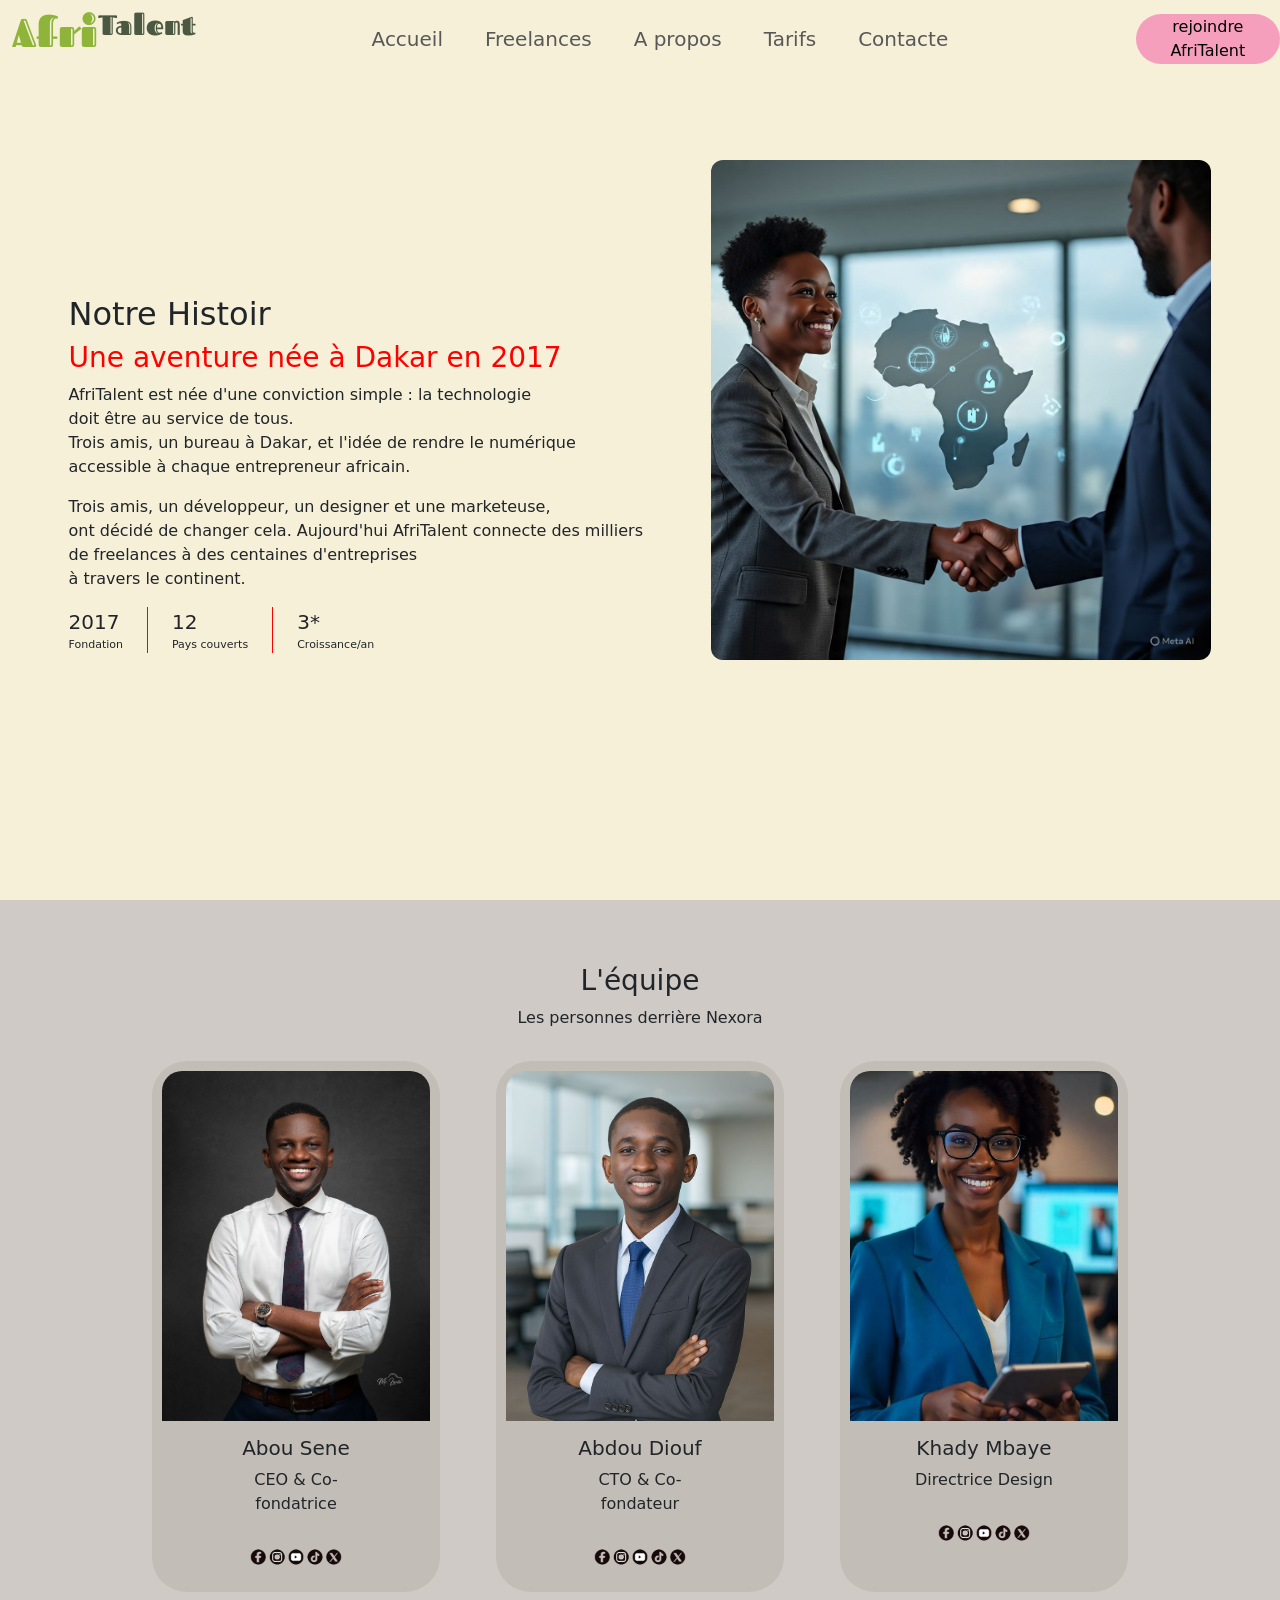
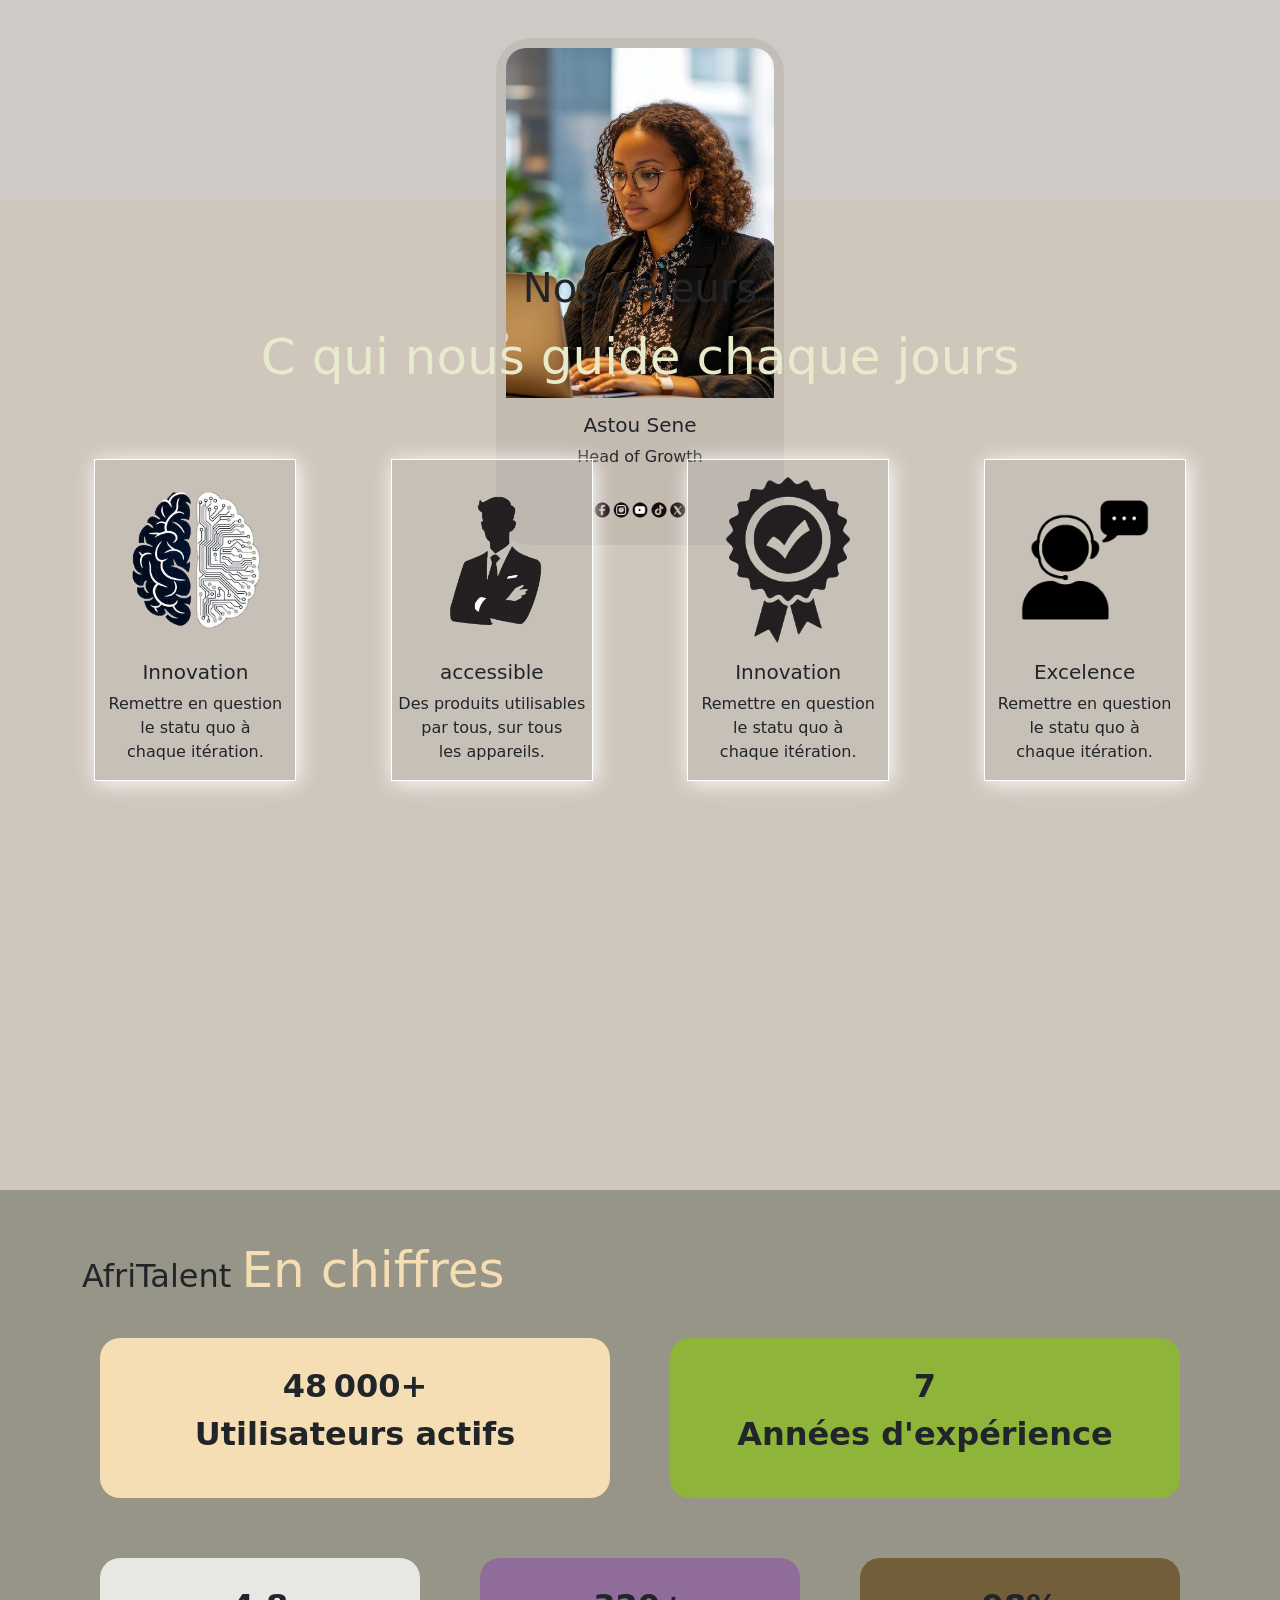
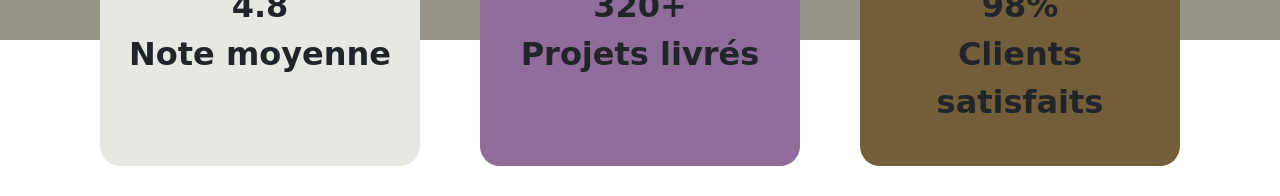
==== commit 7453316c: "HTML : structure complète des 5 pages avec sections et contenu texte" ====
--- a/about.html
+++ b/about.html
@@ -116,7 +116,7 @@
                 </div>
             </div>
             <div>
-                <img src="images/entreprise.jpg" class="imghis" width="500px">
+                <img src="images/entreprise.jpg" class="imghis" >
             </div>
         </div>
     </section>
--- a/css/style.css
+++ b/css/style.css
@@ -1,5 +1,10 @@
 * {
-    margin: 0px;
+  box-sizing: border-box; /* évite les débordements */
+}
+
+body {
+  overflow-x: hidden; /* empêche le scroll horizontal */
+  width: 100%;
 }
 
 :root {
@@ -35,18 +40,29 @@
     font-weight: 400;
     font-style: normal;
     color: #8FB43A;
-    font-size: 20px;
+    font-size: 2rem;
     padding: 0px;
 }
 
 .tal {
     font-family: "Fascinate Inline", system-ui;
-    font-weight: 400;
+    font-weight: 700;
     font-style: normal;
     color: #4B5943;
-    font-size: 90px;
-    padding: 0px;
-    margin: 0px -20px 0px 0px;
+    font-size: 2rem;
+    line-height: 1;
+    padding-bottom: 20px;
+}
+
+.hero-tag {
+    display: inline-block;
+    font-size: 12px;
+    font-weight: 500;
+    padding: 5px 14px;
+    border-radius: 99px;
+    background: #4F772D;
+    color: white;
+    margin-bottom: 1rem;
 }
 
 .baf {
@@ -81,6 +97,12 @@
     border-radius: 60px;
 }
 
+.hero-btns {
+    display: flex;
+    gap: 12px;
+    margin-top: 2rem;
+}
+
 .button {
     border-radius: 60px;
     background-color: #F59FBD;
@@ -101,30 +123,375 @@
     height: 100vh;
     align-items: center;
     margin: auto;
-    padding: auto;
+    padding: 0;
 }
 
 .heroo {
     display: flex;
 }
 
+/* portable__________________________________________________ */
+/* ===== MOBILE (max 576px) ===== */
+@media (max-width: 576px) {
+
+    /* NAVBAR */
+    .logo {
+        display: flex;
+        align-items: center;
+    }
+
+    .baf {
+        display: none;
+        /* cache le bouton rejoindre sur mobile */
+    }
+
+    /* HERO */
+    .heroo {
+        display: flex !important;
+        flex-direction: column !important;
+        align-items: center;
+        text-align: center;
+        padding: 1rem;
+        width: 100%;
+        overflow: hidden;
+    }
+
+    .bien {
+        padding-left: 1rem !important;
+        padding-top: 4rem !important;
+        width: 100%;
+    }
+
+    .imagehero {
+        display: none !important;
+    }
+
+    .bi {
+        flex-direction: column;
+        align-items: center;
+        gap: 4px;
+    }
+
+    .bi h1 {
+        font-size: 1.5rem;
+    }
+
+    .af,
+    .tal {
+        font-size: 1.5rem;
+    }
+
+    .story-script-regular {
+        font-size: 14px;
+        padding: 0 1rem;
+    }
+
+    .butcontaine {
+        flex-direction: column;
+        align-items: center;
+        padding-left: 0 !important;
+        gap: 10px;
+        width: 100%;
+    }
+
+    .but1 {
+        width: 70%;
+        font-size: 14px !important;
+        padding: 10px 20px;
+    }
+
+    .imagehero {
+        display: none !important;
+    }
+
+    /* STATS */
+   .cole .container {
+    padding: 1rem;
+  }
+  .cole .row {
+    flex-direction: column;
+    gap: 0.5rem;
+  }
+  .cole .col {
+    padding: 0.75rem 0;
+    border-bottom: 0.5px solid rgba(0,0,0,0.1);
+  }
+  .cole h4 {
+    font-size: 16px;
+    margin: 0;
+  }
+
+
+    .comment {
+        display: flex !important;
+        flex-direction: column !important;
+        align-items: center;
+        padding: 1rem;
+        gap: 1rem;
+        overflow: hidden;
+    }
+
+    .card-a,
+    .card-b,
+    .ca,
+    .cb,
+    .cc,
+    .cd {
+        width: 90% !important;
+        margin: 0 auto !important;
+        box-sizing: border-box;
+    }
+
+
+    /* COMMENT ÇA MARCHE */
+    #c_ça_marche {
+        overflow: hidden;
+        /* coupe ce qui dépasse */
+        padding: 1rem;
+    }
+
+    .pili {
+        text-align: center;
+        padding: 0 1rem;
+    }
+
+    .pili h2 {
+        font-size: 20px;
+    }
+
+    .pili p {
+        font-size: 13px;
+    }
+
+    /* CATÉGORIES */
+    .card-cat {
+        flex-direction: column;
+        align-items: center;
+        gap: 1rem;
+    }
+
+    .card-cat>div {
+        display: flex;
+        flex-direction: column;
+        align-items: center;
+        gap: 1rem;
+    }
+
+    .card-cat .card {
+        width: 90% !important;
+        /* écrase le width: 18rem inline */
+    }
+
+    /* TÉMOIGNAGES */
+    .card-h {
+        width: 90% !important;
+        margin: 0 auto;
+    }
+
+    .card-h img {
+        height: 200px;
+        object-fit: cover;
+    }
+
+    /* CTA */
+    .tcta {
+    font-size: 22px !important;
+  }
+  .textaa span {
+    font-size: 28px !important;
+  }
+  .butbc {
+    flex-direction: column;
+    align-items: center;
+  }
+  .butctaa {
+    width: 80%;
+    text-align: center;
+  }
+    /* FOOTER */
+    footer .row {
+        flex-direction: column;
+        gap: 1.5rem;
+        padding: 1.5rem;
+    }
+
+    footer .col {
+        border-bottom: 0.5px solid rgba(255, 255, 255, 0.1);
+        padding-bottom: 1rem;
+    }
+
+    footer .col:last-child {
+        border-bottom: none;
+    }
+}
+
+/* ===== TABLETTE (577px - 991px) ===== */
+@media (min-width: 577px) and (max-width: 991px) {
+
+    /* NAVBAR */
+    .baf {
+        display: none;
+    }
+
+    /* HERO */
+    .heroo {
+        flex-direction: column;
+        align-items: center;
+        text-align: center;
+        padding: 1.5rem;
+    }
+
+    .bien {
+        padding-left: 2rem;
+        padding-top: 7rem;
+    }
+
+    .bi h1 {
+        font-size: 1.8rem;
+    }
+
+    .af,
+    .tal {
+        font-size: 1.8rem;
+    }
+
+    .butcontaine {
+        padding-left: 0;
+        justify-content: center;
+    }
+
+    .imagehero img {
+        width: 150px;
+    }
+
+    /* COMMENT ÇA MARCHE */
+    .comment {
+        display: grid;
+        grid-template-columns: 1fr 1fr;
+        /* 2 colonnes sur tablette */
+        gap: 1rem;
+        padding: 1.5rem;
+    }
+
+    /* CATÉGORIES */
+    .card-cat {
+        display: grid;
+        grid-template-columns: 1fr 1fr;
+        gap: 1rem;
+        padding: 1rem;
+    }
+
+    .card-cat>div {
+        display: contents;
+        /* les cartes enfants rentrent dans la grille */
+    }
+
+    .card-cat .card {
+        width: 100% !important;
+    }
+
+    /* TÉMOIGNAGES */
+    .card-h {
+        width: 60% !important;
+        margin: 0 auto;
+    }
+
+    /* CTA */
+    .tcta {
+    font-size: 28px;
+  }
+  .textaa span {
+    font-size: 36px;
+  }
+    /* FOOTER */
+    footer .row {
+        display: grid;
+        grid-template-columns: 1fr 1fr;
+        /* 2 colonnes sur tablette */
+        gap: 1.5rem;
+        padding: 1.5rem;
+    }
+}
+
+/* ===== DESKTOP (992px+) ===== */
+@media (min-width: 992px) {
+
+    /* HERO */
+    .heroo {
+        display: flex;
+        align-items: center;
+        justify-content: space-between;
+        max-width: 1200px;
+        margin: 0 auto;
+        padding: 0 2rem;
+    }
+
+    /* CATÉGORIES */
+    .card-cat {
+        display: flex;
+        justify-content: center;
+        flex-wrap: wrap;
+        gap: 1rem;
+        padding: 2rem;
+    }
+
+    .card-cat .card {
+        width: 18rem !important;
+    }
+
+    /* COMMENT ÇA MARCHE */
+    .comment {
+        display: flex;
+        justify-content: center;
+        flex-wrap: wrap;
+        gap: 1.5rem;
+        padding: 2rem;
+    }
+
+    /* FOOTER */
+    footer .row {
+        display: grid;
+        grid-template-columns: 2fr 1fr 1fr 1fr;
+        gap: 2rem;
+        padding: 2rem 3rem;
+    }
+}
+
 .bien {
-    padding-left: 10rem;
+    padding-left: 5rem;
     padding-top: 18rem;
 
 }
 
 .bi {
     display: flex;
+    align-items: center;
+    /* aligne tout sur la même ligne de base */
+    gap: 10px;
+    flex-wrap: wrap;
+    /* évite le débordement sur mobile */
+}
+
+.bi h1 {
+    margin: 0;
+    font-size: 2rem;
+    /* même taille que .af et .tal */
+    line-height: 1;
 }
 
 .bilo {
-    padding-left: 15px;
+    /* padding-left: 15px; */
+    display: flex;
+    align-items: center;
+    /* Afri et Talent alignés entre eux */
+    gap: 0;
+    /* pas d'espace entre les deux mots */
+
 }
 
 .story-script-regular {
     font-family: "Story Script", sans-serif;
-    font-weight: 400px;
+    font-weight: 400;
     font-style: normal;
 }
 
@@ -135,10 +502,11 @@
 /* button */
 
 .butcontaine {
-    padding-left: 10rem;
+    padding-left: 4.5rem;
     display: flex;
     justify-content: space-evenly;
     padding-top: 10px;
+
 }
 
 .but1 {
@@ -146,7 +514,7 @@
     background: none;
     border: 2px solid white;
     padding: 10px 20px;
-    font-size: 20px;
+    /* font-size: 20px; */
     cursor: pointer;
     margin: 5px;
     transition: 0.8s;
@@ -187,20 +555,42 @@
 }
 
 .cole {
-    padding-top: 9rem;
-}
-.pili h2{
+    padding-top: 2rem;
+    border-top: 0.5px solid rgba(0, 0, 0, 0.1);
+}
+
+.cole .col {
+    border-right: 0.5px solid rgba(0, 0, 0, 0.15);
+    padding: 1rem;
+}
+
+.cole .col:last-child {
+    border-right: none;
+    /* pas de bordure sur le dernier */
+}
+
+.cole h4 {
+    font-size: 22px;
+    font-weight: 600;
+    color: #4F772D;
+    text-align: center;
+}
+
+.pili h2 {
     padding-left: 40rem;
     padding-top: 25px;
 }
-.pilli{
+
+.pilli {
     color: var(--couleurprinc);
     font-size: 50px;
 }
-.pili p{
+
+.pili p {
     padding-left: 36rem;
 }
-.pil{
+
+.pil {
     padding-left: 8rem;
 }
 
@@ -227,7 +617,9 @@
 
 /* c_ça_marche */
 #c_ça_marche {
-    background-color: var(--couleur4)
+    background-color: var(--couleur4);
+    overflow: hidden;
+    width: 100%;
 }
 
 .comment {
@@ -237,6 +629,7 @@
     grid-template-row: 300px 300px 300px;
     gap: 35px;
     padding: 3rem 5rem;
+     width: 100%;
 }
 
 .ca {
@@ -277,7 +670,7 @@
 }
 
 .card-a {
-    background-color:  #dacfc63b;
+    background-color: #dacfc63b;
     /* display: grid;
     grid-template-columns: 3,1fr;
     grid-gap: 3px;
@@ -303,10 +696,12 @@
     transform: translateY(-10px);
     transition: 3s;
 }
+
 /* cat de service_______________________________________________________________________________________________ */
-#cat_de_service{
+#cat_de_service {
     background-color: var(--couleur5);
 }
+
 .card-cat {
 
     padding: 5rem 5rem;
@@ -361,110 +756,107 @@
 
 /* CTA_appele -_________________________-----------------______________________----------------------____________----------------------------------------------------------_____*/
 #CTA_appele {
-    padding-bottom: 50px;
-    padding-top: ;
-    background-color: var(--couleur8);
-}
-
+  padding-bottom: 50px;
+  background-color: var(--couleur8);
+  overflow: hidden; /* empêche le débordement */
+  width: 100%;
+}
+
+.cta {
+  display: flex;
+  flex-direction: column;
+  align-items: center;  /* centre tout */
+  text-align: center;
+  width: 100%;
+  padding: 3rem 1.5rem;
+}
+
+/* TAG "Rejoignez la communauté" */
 .buta {
-    padding-left: 34rem;
-    padding-bottom: 25px;
-    padding-top: 50px;
-
+  padding: 2rem 0 1rem; /* remplace padding-left: 34rem */
+  display: flex;
+  justify-content: center;
 }
 
 .butcta {
-    font-size: 30px;
-    border-radius: 50px;
-    background: #E6EED6;
-    border: 2px solid white;
-    padding: 10px 20px;
-    font-size: 20px;
-    cursor: pointer;
-    margin: 5px;
-    transition: 0.8s;
-}
-
+  border-radius: 50px;
+  background: #E6EED6;
+  border: 2px solid white;
+  padding: 10px 20px;
+  font-size: 16px; /* remplace 30px puis 20px en double */
+  cursor: pointer;
+  margin: 5px;
+  transition: 0.8s;
+}
+
+/* TITRE 1 */
+.textaa {
+  padding: 0; /* remplace padding-left: 23rem */
+  text-align: center;
+  width: 100%;
+}
+.textaa span {
+  color: #E6EED6;
+  font-size: 48px; /* remplace 80px trop grand sur mobile */
+}
+
+/* TITRE 2 */
+.texta {
+  padding: 0; /* remplace padding-left: 15rem */
+  text-align: center;
+  width: 100%;
+}
+
+/* TAILLE DU TITRE */
+.tcta {
+  font-size: 36px; /* remplace 60px trop grand */
+  padding-bottom: 10px;
+  margin: 0;
+}
+
+/* BOUTONS DU BAS */
+.butbc {
+  display: flex;
+  justify-content: center;
+  flex-wrap: wrap;
+  gap: 12px;
+  margin: 20px;
+  padding: 0; /* remplace padding-right: 100px */
+}
+
+.butb {
+  padding: 0; /* remplace padding-right: 50px */
+}
+
+.butctaa {
+  cursor: pointer;
+  transition: 1.1s;
+  padding: 10px 24px;
+  border-radius: 50px;
+  font-size: 15px;
+}
+.butctaa:hover {
+  box-shadow: 2px 2px 20px white;
+  transform: scale(1.1); /* remplace 1.2 trop agressif */
+}
+
+/* ANIMATION BOUNCE */
 @keyframes bounce {
-    0% {
-        transform: translateY(0);
-    }
-
-    25% {
-        transform: translateY(10px);
-    }
-
-    50% {
-        transform: translateY(-10px);
-    }
-
-    75% {
-        transform: translateY(10px);
-    }
-
-    100% {
-        transform: translateY(0);
-    }
-}
-
-
+  0%   { transform: translateY(0); }
+  25%  { transform: translateY(10px); }
+  50%  { transform: translateY(-10px); }
+  75%  { transform: translateY(10px); }
+  100% { transform: translateY(0); }
+}
 .butm {
-
-    transition: 1s;
-    cursor: pointer;
-    animation: bounce 1.1s infinite;
-
-}
-
+  transition: 1s;
+  cursor: pointer;
+  animation: bounce 1.1s infinite;
+}
 .butmm:hover {
-    transform: scale(1.1);
-    box-shadow: 2px 2px 20px white;
-}
-
-.textaa {
-    padding-left: 23rem;
-}
-
-.textaa span {
-    color: #E6EED6;
-    font-size: 80px;
-}
-
-.texta {
-    padding-left: 15rem;
-}
-
-.butbc {
-    display: flex;
-    justify-content: center;
-    margin: 20px;
-    padding-right: 100px;
-
-}
-
-.butctaa {
-    cursor: pointer;
-    transition: 1.1s;
-
-}
-
-.butctaa:hover {
-    box-shadow: 2px 2px 20px white;
-    transform: scale(1.2);
-
-}
-
-.butb {
-    padding-right: 50px;
-    padding-bottom: 10px;
-
-}
-
-.tcta {
-    font-size: 60px;
-    padding-bottom: 10px;
-}
-
+  transform: scale(1.1);
+  box-shadow: 2px 2px 20px white;
+}
 /* footer----_____________________________________________________________________________________________________________________________________________________________________________ */
 #footer {
     background-color: #232826;
@@ -481,7 +873,9 @@
 /* freelance _______________________________________________________________________________________________________________________________________________________________________________*/
 #hero1 {
     background-color: var(--couleur6);
-}
+
+}
+
 .d-flexx {
     padding-top: 6rem;
 }
@@ -500,14 +894,16 @@
     transition: ease-in-out;
     overflow: hidden;
 }
-.card-f img{
+
+.card-f img {
+
     width: 100%;
     height: 350px;
     object-fit: cover;
     /* object-fit: recadre l'image sans deformation; */
     border-radius: 20px 20px 0 0;
     display: block;
-    
+
 }
 
 .card-f:hover {
@@ -519,6 +915,32 @@
 
 .fotfre {
     background-color: #1a181787;
+}
+
+/* telephone */
+@media (max-width: 576px) {
+    .d-flexx {
+        padding-top: 3rem;
+        padding-left: 1rem;
+        padding-right: 1rem;
+        text-align: center;
+    }
+
+    .d-flexx h2 {
+        font-size: 24px;
+    }
+
+    .card-f img {
+        height: 220px;
+        /* moins haute pour  le tel */
+    }
+}
+
+/* TABLETTE */
+@media (min-width: 577px) and (max-width: 991px) {
+    .card-f img {
+        height: 280px;
+    }
 }
 
 /* a propos______________________________________________________________________________________________________________________________________ */
@@ -555,7 +977,7 @@
 
 .svide {
     font-size: 20px;
-    font-weight: 500px;
+    font-weight: 500;
     gap: 2px;
 
 }
@@ -568,11 +990,15 @@
     width: 1px;
     background: red;
 }
-
+.imghis {
+  width: 100%;
+  max-width: 500px;
+  border-radius: 12px;
+}
 /* "Léquipe ______________________________________________________________________________________________________________________ */
 #lequipe {
     background-color: var(--couleur5);
-    height: 100vh;
+    min-height: 100vh;
 
 }
 
@@ -613,7 +1039,7 @@
 /* Nos_valeurs___________________________________________________________________________________________________________________________________ */
 #Nos_valeurs {
     background-color: var(--couleur4);
-    height: 110vh;
+    min-height: 110vh;
 }
 
 .personne {
@@ -663,7 +1089,7 @@
 /* Chiffres_clés_____________________________________________________________________________________________________________________________ */
 #Chiffres_clés {
     background-color: var(--couleur8);
-    height: 50vh;
+    height: 60vh;
 
 }
 
@@ -734,6 +1160,311 @@
 .col5:hover {
     background-color: wheat;
     transform: scale(1.1);
+}
+@media (max-width: 576px) {
+
+  /* NAVBAR */
+  .baf {
+    display: none;
+  }
+
+  /* ---- NOTRE HISTOIRE ---- */
+  #Notre-Histoire {
+    height: auto;        /* supprime height fixe */
+    padding-top: 5rem;
+    padding-bottom: 3rem;
+  }
+
+  .Histoir {
+    flex-direction: column; /* empile texte et image */
+    align-items: center;
+    padding: 0 1rem;
+  }
+
+  .textehis {
+    padding-top: 2rem;  /* réduit le padding-top: 8rem */
+    text-align: center;
+    width: 100%;
+  }
+
+  .textehis h2 {
+    font-size: 24px;
+  }
+
+  .textehis h3 {
+    font-size: 16px;
+  }
+
+  .textehiss {
+    font-size: 13px;
+    line-height: 1.7;
+  }
+
+  /* Supprime les <br> forcés sur mobile */
+  .textehiss br {
+    display: none;
+  }
+
+  .tvide {
+    justify-content: center;
+    gap: 1rem;
+    flex-wrap: wrap;
+  }
+
+  .svide {
+    font-size: 18px;
+  }
+
+  .imghis {
+    width: 100% !important; /* écrase width="500px" inline */
+    margin-top: 2rem;
+    border-radius: 12px;
+  }
+
+  /* ---- L'ÉQUIPE ---- */
+  #lequipe {
+    height: auto;        /* supprime height fixe */
+    padding: 2rem 1rem;
+  }
+
+  .personne {
+    padding-top: 2rem;
+  }
+
+  /* cartes en colonne sur mobile */
+  #lequipe .row {
+    flex-direction: column;
+    align-items: center;
+    gap: 0;
+  }
+
+  .card-h {
+    width: 85% !important; /* écrase width: 18rem inline */
+    margin: 10px auto;
+  }
+
+  .card-img-topp {
+    height: 220px; /* réduit la hauteur image */
+  }
+
+  /* ---- NOS VALEURS ---- */
+  #Nos_valeurs {
+    height: auto;        /* supprime height fixe */
+    padding-bottom: 3rem;
+  }
+
+  .texval h2 {
+    font-size: 24px;   /* réduit 40px */
+  }
+
+  .texval span {
+    font-size: 18px;   /* réduit 50px */
+    display: block;
+    padding: 0 1rem;
+  }
+
+  .val {
+    flex-direction: column; /* empile les cartes valeurs */
+    align-items: center;
+    padding-top: 2rem;
+    gap: 1rem;
+    padding: 1.5rem 1rem;
+  }
+
+  .cardd {
+    width: 85%;
+    padding: 1rem;
+  }
+
+  .cardd img {
+    width: 80px !important; /* réduit width="200px" inline */
+  }
+
+  /* désactive le hover scale agressif sur mobile */
+  .cardd:hover {
+    transform: scale(1.02);
+  }
+
+  /* ---- CHIFFRES CLÉS ---- */
+  #Chiffres_clés {
+    height: auto;        /* supprime height fixe */
+    padding-bottom: 3rem;
+  }
+
+  .cont {
+    padding-top: 2rem;
+    padding-left: 1rem;
+    padding-right: 1rem;
+  }
+
+  .chif {
+    font-size: 28px;   /* réduit 50px */
+  }
+
+  #Chiffres_clés h2 {
+    font-size: 22px;
+    text-align: center;
+  }
+
+  /* rows en colonne */
+  #Chiffres_clés .row {
+    flex-direction: column;
+    gap: 12px;
+    margin-bottom: 12px;
+  }
+
+  .col1, .col2, .col3, .col4, .col5 {
+    border-radius: 12px;
+    padding: 1.5rem;
+    text-align: center;
+    font-size: 28px;
+    font-weight: 600;
+    margin-bottom: 8px;
+  }
+
+  /* désactive scale sur mobile */
+  .col1:hover, .col2:hover,
+  .col3:hover, .col4:hover,
+  .col5:hover {
+    transform: scale(1.02);
+  }
+}
+
+/* ===============================
+   TABLETTE (577px - 991px)
+   =============================== */
+@media (min-width: 577px) and (max-width: 991px) {
+
+  /* ---- NOTRE HISTOIRE ---- */
+  #Notre-Histoire {
+    height: auto;
+    padding-top: 6rem;
+    padding-bottom: 3rem;
+  }
+
+  .Histoir {
+    flex-direction: column;
+    align-items: center;
+    gap: 2rem;
+    padding: 0 2rem;
+  }
+
+  .textehis {
+    padding-top: 2rem;
+    text-align: center;
+    width: 100%;
+  }
+
+  .imghis {
+    width: 80% !important;
+    border-radius: 12px;
+  }
+
+  .tvide {
+    justify-content: center;
+  }
+
+  /* ---- L'ÉQUIPE ---- */
+  #lequipe {
+    height: auto;
+    padding: 3rem 1.5rem;
+  }
+
+  /* 2 cartes par ligne sur tablette */
+  #lequipe .row {
+    display: grid !important;
+    grid-template-columns: 1fr 1fr;
+    gap: 1rem;
+    justify-items: center;
+  }
+
+  .card-h {
+    width: 100% !important;
+    margin: 0;
+  }
+
+  /* ---- NOS VALEURS ---- */
+  #Nos_valeurs {
+    height: auto;
+    padding-bottom: 3rem;
+  }
+
+  .val {
+    display: grid;
+    grid-template-columns: 1fr 1fr; /* 2 colonnes sur tablette */
+    gap: 1.5rem;
+    padding: 2rem;
+    justify-items: center;
+  }
+
+  .cardd {
+    width: 100%;
+    padding: 1.5rem;
+  }
+
+  .cardd img {
+    width: 100px !important;
+  }
+
+  .texval span {
+    font-size: 28px;
+  }
+
+  /* ---- CHIFFRES CLÉS ---- */
+  #Chiffres_clés {
+    height: auto;
+    padding-bottom: 3rem;
+  }
+
+  #Chiffres_clés .row {
+    gap: 12px;
+    margin-bottom: 12px;
+  }
+
+  .col1, .col2, .col3, .col4, .col5 {
+    padding: 1.5rem;
+    text-align: center;
+    font-size: 24px;
+    font-weight: 600;
+  }
+}
+
+/* ===============================
+   DESKTOP (992px+)
+   =============================== */
+@media (min-width: 992px) {
+
+  #Notre-Histoire {
+    height: 100vh;
+  }
+
+  .Histoir {
+    align-items: center;
+  }
+
+  #lequipe {
+    height: 100vh;
+  }
+
+  #Nos_valeurs {
+    height: 110vh;
+  }
+
+  .val {
+    padding-top: 4rem;
+  }
+
+  #Chiffres_clés {
+    height: 50vh;
+  }
+
+  .col1, .col2, .col3,
+  .col4, .col5 {
+    text-align: center;
+    font-size: 32px;
+    font-weight: 600;
+    padding: 1.5rem;
+  }
 }
 
 /* tarif-_____________________________________________________________________________________________________________________________________________ */
@@ -793,7 +1524,7 @@
     color: white;
     padding: 8px 24px;
     border-radius: 999px;
-    font-weight: 600px;
+    font-weight: 600;
     font-size: 14px;
     border: 4px solid #fdf8f2;
 }
@@ -846,6 +1577,189 @@
 
 }
 
+
+/* Empêche tout débordement horizontal ______________________________________________________________________________________ */
+* { box-sizing: border-box; }
+body { overflow-x: hidden; }
+
+/* MOBILE___________________________________________________________________________________________________________________________*/
+@media (max-width: 576px) {
+
+  /* NAVBAR */
+  .baf { display: none; }
+
+  /* ---- TARIFS ---- */
+  #tarifs {
+    padding: 2rem 0;
+  }
+
+  .tarif {
+    flex-direction: column;  /* empile les 3 cartes */
+    align-items: center;
+    padding: 2rem 1rem;      /* remplace padding: 9rem */
+    gap: 1.5rem;
+  }
+
+  /* Carte normale */
+  .card-y {
+    height: auto !important; /* supprime height: 500px fixe */
+    width: 90% !important;   /* remplace width: 18rem */
+  }
+
+  .card-w {
+    width: 90% !important;
+    transform: none !important; /* désactive hover sur mobile */
+  }
+
+  /* Carte Populaire */
+  .card-n {
+    width: 90% !important;   /* remplace width: 20rem */
+    height: auto !important; /* supprime height: 35rem */
+    transform: scale(1) !important; /* annule scale(1.1) */
+    padding-top: 2.5rem;
+    margin: 0 auto;
+  }
+
+  .card-n:hover {
+    transform: scale(1.02) !important; /* moins agressif */
+  }
+
+  /* Prix aligné */
+  .chif-tarif {
+    padding-left: 0;
+    justify-content: center;
+  }
+
+  /* Boutons */
+  .card-y .btn {
+    width: 90%;
+    margin: 0.5rem auto;
+    display: block;
+    font-size: 13px;
+  }
+
+  /* FAQ  */
+  #faq {
+    height: auto;            /* supprime height: 90vh fixe */
+    padding-bottom: 3rem;
+  }
+
+  .tar {
+    width: 100% !important;  /* remplace width: 80rem */
+    padding-top: 2rem;
+    padding-left: 0 !important; /* remplace padding-left: 10rem */
+    padding-right: 0;
+    border-radius: 0;
+  }
+
+  .accordion-button {
+    font-size: 13px;
+    padding: 1rem;
+  }
+
+  .accordion-body {
+    font-size: 13px;
+    line-height: 1.7;
+  }
+
+  /* Supprime les <br> forcés */
+  .accordion-body br {
+    display: none;
+  }
+}
+
+/* TABLETTE  */
+@media (min-width: 577px) and (max-width: 991px) {
+
+  /* ---- TARIFS ---- */
+  .tarif {
+    flex-direction: column;
+    align-items: center;
+    padding: 3rem 2rem;      /* remplace padding: 9rem */
+    gap: 2rem;
+  }
+
+  .card-y {
+    height: auto !important;
+    width: 70% !important;
+  }
+
+  .card-w {
+    width: 70% !important;
+  }
+
+  .card-n {
+    width: 75% !important;
+    height: auto !important;
+    transform: scale(1) !important;
+    margin: 0 auto;
+  }
+
+  .chif-tarif {
+    padding-left: 0;
+    justify-content: center;
+  }
+
+  .card-y .btn {
+    width: 80%;
+    margin: 0.5rem auto;
+    display: block;
+  }
+
+  /* ---- FAQ ---- */
+  #faq {
+    height: auto;
+    padding-bottom: 3rem;
+  }
+
+  .tar {
+    width: 90% !important;
+    padding-left: 2rem !important;
+    padding-right: 2rem;
+    margin: 0 auto;
+  }
+
+  .accordion-body br {
+    display: none;
+  }
+}
+
+/* DESKTOP  */
+@media (min-width: 992px) {
+
+  .tarif {
+    flex-direction: row;
+    align-items: center;
+    padding: 5rem 3rem;      /* réduit padding: 9rem */
+    justify-content: space-evenly;
+  }
+
+  .card-y {
+    height: 500px;
+  }
+
+  .card-w {
+    width: 18rem;
+  }
+
+  .card-n {
+    width: 20rem;
+    height: 35rem;
+    transform: scale(1.1);
+  }
+
+  #faq {
+    height: auto;
+    min-height: 90vh;
+  }
+
+  .tar {
+    width: 60rem !important; /* réduit 80rem */
+    padding-left: 5rem !important;
+    margin: 0 auto;
+  }
+}
+
 /* contacte___________________________________________________gjgvg-_________________________________________________________________________________________________ */
 #Contacte {
     background: linear-gradient(200deg, #F5F0D7, #cc8727bd);
@@ -857,8 +1771,9 @@
     padding-left: 34rem;
 }
 
-.just {
-    padding-left: 34rem;
+.jus, .just {
+  text-align: center;
+  padding: 2rem 0 0;
 }
 
 .justi {
@@ -889,13 +1804,14 @@
     padding-top: 20px;
 }
 
-.persv {
+/* .persv {
     border: 2px solid wheat;
     border-radius: 10px;
     background: linear-gradient(200deg, #ede9dd53, #c4af972b);
-    width: 500px;
+    width: 700px;
     height: 400px;
     padding-top: 35px;
+    justify-content: end;
 
 }
 
@@ -919,9 +1835,317 @@
 .perc input:hover {
     transform: scale(1.1);
     border: 2px solid rgba(178, 158, 121, 0.809);
+} */
+.cafe {
+    display: block;
+    border: 2px solid wheat;
+    width: 450px;
+    background: linear-gradient(200deg, #ede9dd53, #c4af972b);
+}
+
+.caf {
+    text-align: center;
+    padding: 20px;
+    font-size: 25px;
+
+}
+
+.caf label {
+    padding-right: 15px;
+    text-decoration: underline;
+    text-decoration: ;
+}
+
+.caf input {
+    border: 1px solid rgb(200, 171, 117);
+    border-radius: 10px;
+    background: linear-gradient(200deg, #ede9dd53, #c4af972b);
+}
+
+.cafd {
+    padding-left: 90px;
+    padding-top: 50px;
+}
+
+.caf select {
+    border: 1px solid rgb(200, 171, 117);
+    border-radius: 10px;
+    background: linear-gradient(200deg, #ede9dd53, #c4af972b);
+}
+
+.caff {
+    text-align: center;
+    padding-top: 40px;
+    font-size: 30px;
+}
+
+.caff button {
+    border: 1px solid wheat;
+    border-radius: 10px;
+    background: linear-gradient(200deg, #ede9dd53, #c4af972b);
+
+
 }
 
 .iframe {
     padding-top: 5rem;
     padding-left: 19rem;
+}
+
+
+/*  MOBILE */
+@media (max-width: 576px) {
+
+  /* NAVBAR */
+  .baf { display: none; }
+
+  /*  TITRES  */
+  .jus {
+    padding-left: 0 !important; /* remplace padding-left: 34rem */
+    text-align: center;
+    font-size: 22px;
+    padding-top: 2rem;
+  }
+  .just {
+    padding-left: 0 !important;
+    text-align: center;
+    font-size: 18px;
+  }
+
+  
+  #Contacte .d-flex.justify-content-around {
+    flex-direction: column !important; /* empile infos + formulaire */
+    align-items: center;
+    gap: 2rem;
+    padding: 0 1rem;
+  }
+
+  /*  BLOC INFOS (email, tel, adresse, horaire) */
+  .con {
+    width: 100%;
+  }
+
+  .conn {
+    width: 100% !important; /* remplace width: 290px */
+    height: auto !important; /* remplace height: 100px */
+    padding: 0.75rem;
+    margin-bottom: 0.5rem;
+  }
+
+  .conn .d-flex {
+    align-items: center;
+    gap: 10px;
+  }
+
+  .conn img {
+    width: 50px !important; /* remplace width="90px" inline */
+    flex-shrink: 0;
+  }
+
+  .pho, .phon {
+    padding-top: 0; /* remplace padding-top: 25px */
+  }
+
+  .pho p, .phon p {
+    font-size: 11px;
+    font-weight: 600;
+  }
+
+  .pho h6, .phon h6 {
+    font-size: 13px;
+    margin: 0;
+  }
+
+  /* Supprime les <br> forcés */
+  .phon h6 br { display: none; }
+
+  /* FORMULAIRE */
+  .cafe {
+    width: 100% !important; /* remplace width: 450px */
+    padding: 1rem;
+    border-radius: 10px;
+  }
+
+  .caf {
+    padding: 10px;       /* remplace padding: 20px */
+    font-size: 15px;     /* remplace font-size: 25px */
+    text-align: left;
+    display: flex;
+    flex-direction: column;
+    gap: 6px;
+  }
+
+  .caf label {
+    font-size: 13px;
+    padding-right: 0;
+  }
+
+  .caf input,
+  .caf select {
+    width: 100%;
+    padding: 8px 10px;
+    font-size: 14px;
+    border-radius: 8px;
+  }
+
+  .cafd {
+    padding-left: 10px !important; /* remplace padding-left: 90px */
+    padding-top: 10px !important;  /* remplace padding-top: 50px */
+  }
+
+  .cafd select {
+    width: 100%;
+  }
+
+  .caff {
+    padding-top: 1rem;
+    font-size: 16px;     /* remplace font-size: 30px */
+    display: flex;
+    gap: 10px;
+    justify-content: center;
+  }
+
+  .caff button {
+    padding: 8px 20px;
+    font-size: 14px;
+    cursor: pointer;
+  }
+
+  /*  CARTE GOOGLE MAPS */
+  .iframe {
+    padding-top: 2rem;
+    padding-left: 0 !important; /* remplace padding-left: 19rem */
+    width: 100%;
+  }
+
+  .iframe iframe {
+    width: 100% !important;  /* remplace width="900" inline */
+    height: 250px !important; /* remplace height="450" */
+  }
+}
+
+/* TABLETTE  */
+@media (min-width: 577px) and (max-width: 991px) {
+
+  /*  TITRES */
+  .jus {
+    padding-left: 0 !important;
+    text-align: center;
+    font-size: 28px;
+    padding-top: 3rem;
+  }
+  .just {
+    padding-left: 0 !important;
+    text-align: center;
+    font-size: 20px;
+  }
+
+  /* DISPOSITION  */
+  #Contacte .d-flex.justify-content-around {
+    flex-direction: column !important;
+    align-items: center;
+    gap: 2rem;
+    padding: 0 2rem;
+  }
+
+  /*  INFOS  */
+  .con {
+    width: 80%;
+  }
+
+  .conn {
+    width: 100% !important;
+    height: auto !important;
+    padding: 1rem;
+  }
+
+  .conn img {
+    width: 60px !important;
+  }
+
+  .pho, .phon {
+    padding-top: 0;
+  }
+
+  /*  FORMULAIRE */
+  .cafe {
+    width: 80% !important;
+    padding: 1.5rem;
+  }
+
+  .caf {
+    font-size: 16px;
+    padding: 12px;
+    display: flex;
+    flex-direction: column;
+    gap: 6px;
+  }
+
+  .caf input,
+  .caf select {
+    width: 100%;
+    padding: 8px 12px;
+  }
+
+  .cafd {
+    padding-left: 12px !important;
+    padding-top: 12px !important;
+  }
+
+  .caff {
+    font-size: 18px;
+    display: flex;
+    gap: 12px;
+    justify-content: center;
+  }
+
+  /*  MAPS  */
+  .iframe {
+    padding-left: 2rem !important;
+    padding-right: 2rem;
+    padding-top: 3rem;
+  }
+
+  .iframe iframe {
+    width: 100% !important;
+    height: 350px !important;
+  }
+}
+
+/*  DESKTOP */
+@media (min-width: 992px) {
+
+  .jus {
+    padding-left: 20rem !important; /* réduit 34rem */
+  }
+  .just {
+    padding-left: 20rem !important;
+  }
+
+  #Contacte .d-flex.justify-content-around {
+    flex-direction: row;
+    align-items: flex-start;
+    padding: 2rem 3rem;
+  }
+
+  .cafe {
+    width: 450px;
+  }
+
+  .caf {
+    font-size: 18px; /* réduit 25px */
+  }
+
+  .caff {
+    font-size: 20px; /* réduit 30px */
+  }
+
+  .iframe {
+    padding-left: 5rem !important; /* réduit 19rem */
+  }
+
+  .iframe iframe {
+    width: 80% !important;
+    height: 400px;
+  }
 }
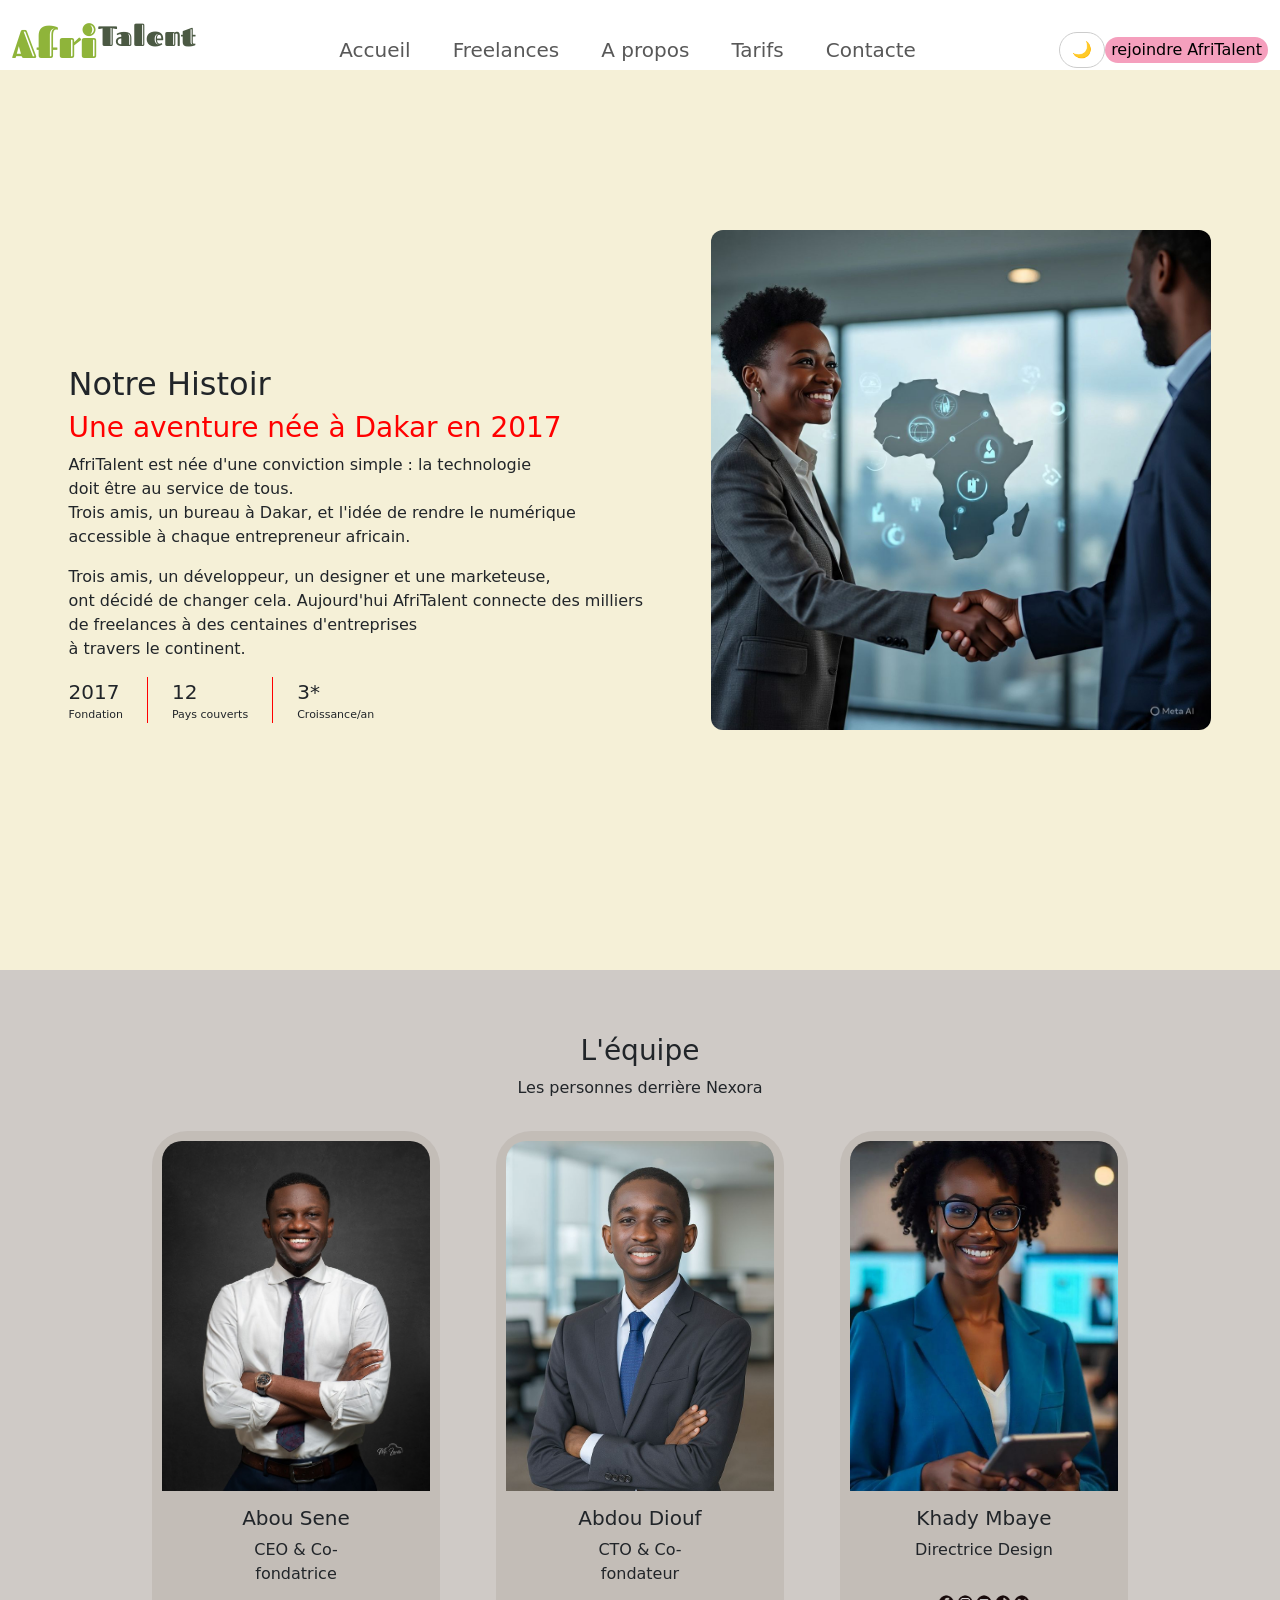
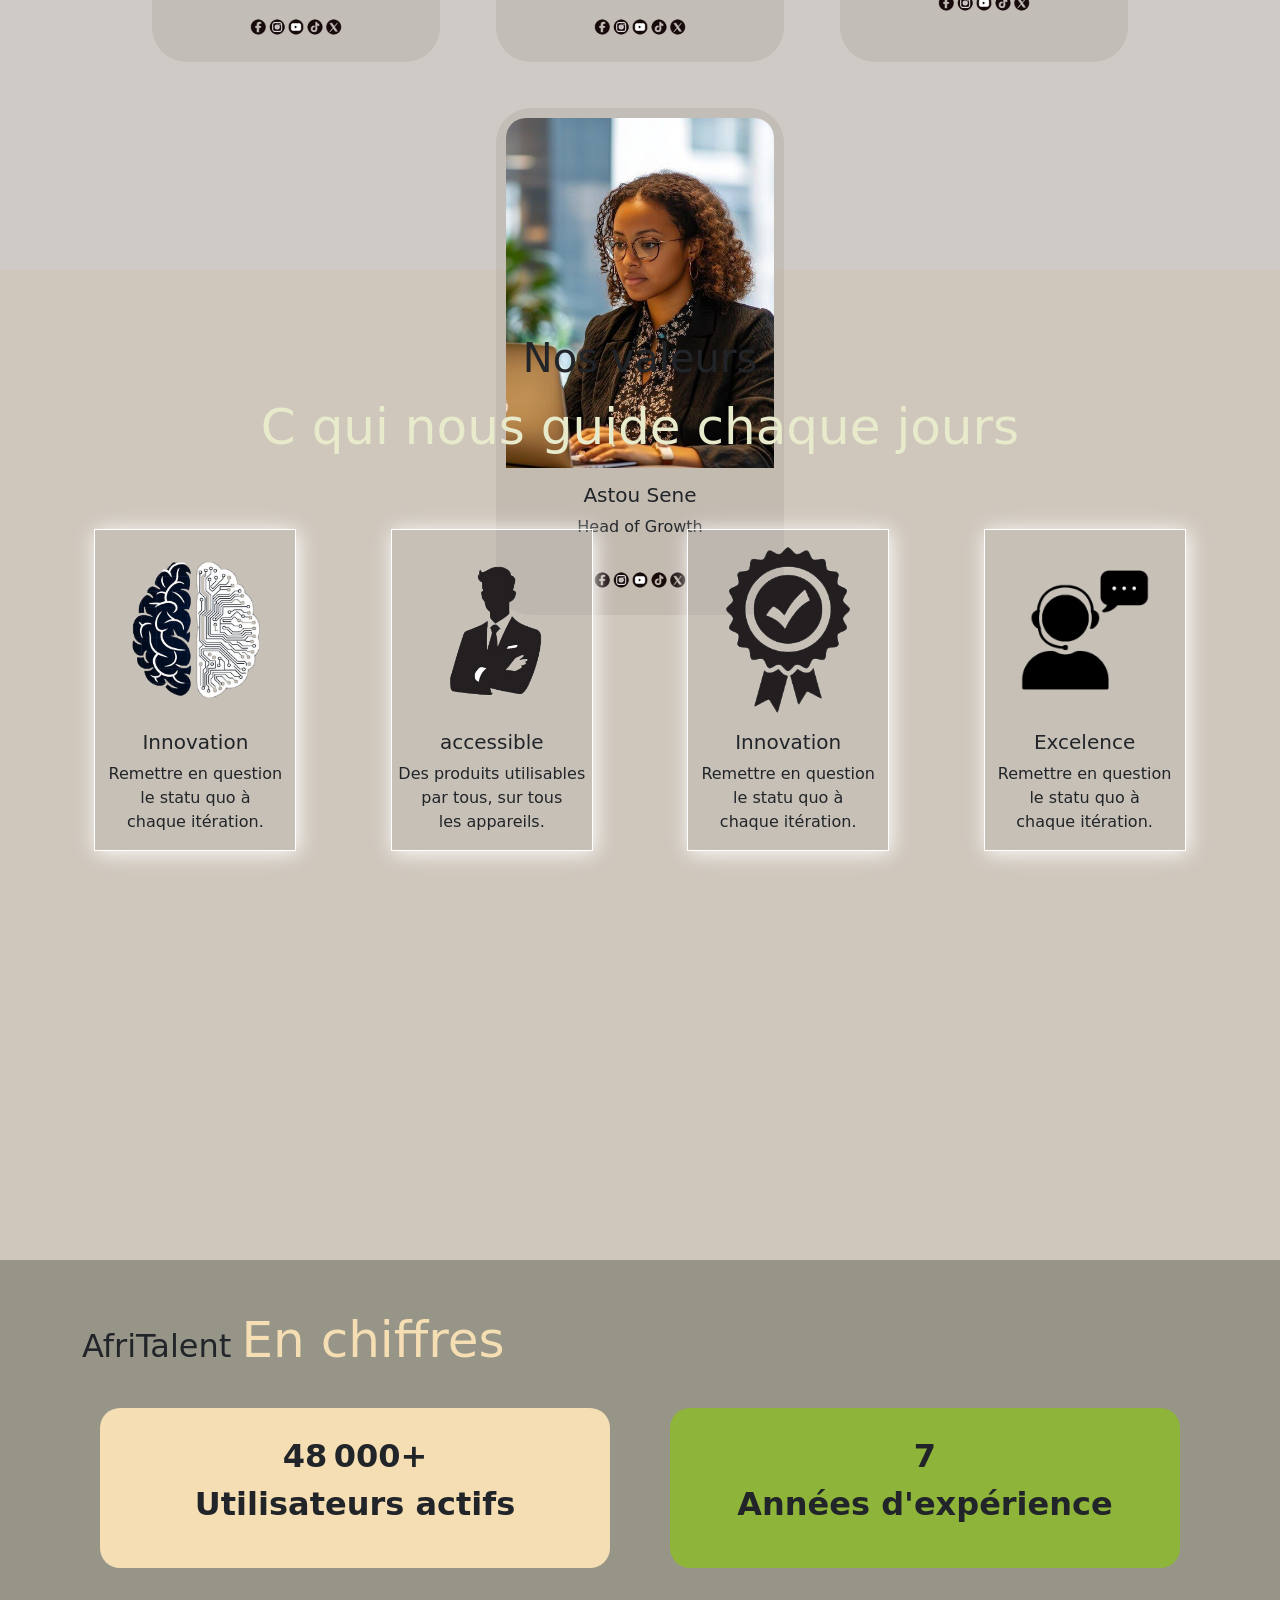
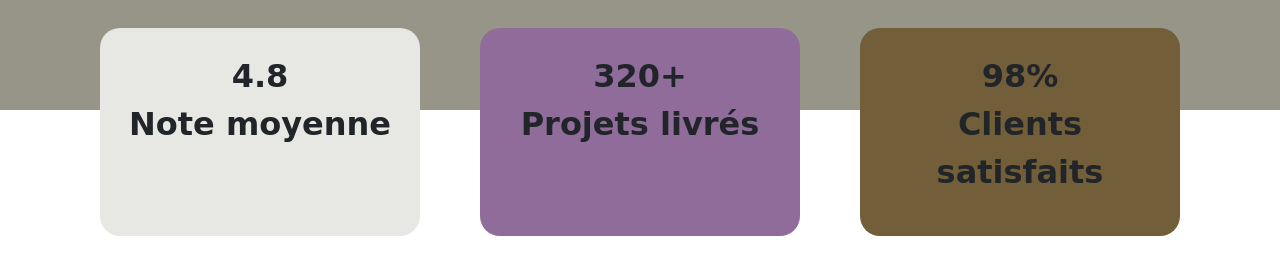
==== commit 40ff2aa4: "HTML : structure complète des 5 pages avec sections et contenu texte" ====
--- a/about.html
+++ b/about.html
@@ -20,12 +20,16 @@
 </head>
 
 <body>
-   <header>
-        <nav class="navbar  navbar-expand-lg ">
-            <div class="container-fluid">
-               <div class="logo">
-                   <nav class="af"><h1>Afri</h1></nav>
-                   <nav class="tal"><h3>Talent</h3></nav>
+  <header>
+        <nav class="navbar  navbar-expand-lg  " id="mainNav">
+            <div class="container-fluid ">
+                <div class="logo">
+                    <nav class="af">
+                        <h1>Afri</h1>
+                    </nav>
+                    <nav class="tal">
+                        <h3>Talent</h3>
+                    </nav>
                 </div>
                 <button class="navbar-toggler" type="button" data-bs-toggle="collapse" data-bs-target="#navbarNav"
                     aria-controls="navbarNav" aria-expanded="false" aria-label="Toggle navigation">
@@ -65,22 +69,28 @@
                         <li class="nav-item nav-items">
                             <a class="nav-link colli active" href="contact.html">Contacte</a>
                         </li>
-                        
+
                         <!-- j'ai pas besoin de ça -->
                         <!-- <li class="nav-item">
                             <a class="nav-link disabled" aria-disabled="true">Disabled</a>
                         </li> -->
                     </ul>
                 </div>
-            </div>
-            <div class="baf">
-                <button class="button">
-                    rejoindre AfriTalent 
-                </button>
+                <div class="baf" style="display:flex; align-items:center; gap:10px;">
+                    <!-- BOUTON DARK MODE -->
+                    <button id="darkToggle" title="Dark / Light mode">🌙</button>
+                   
+                </div>
+                <div class="baf">
+                    <button class="button">
+                        rejoindre AfriTalent
+                    </button>
+                </div>
             </div>
         </nav>
 
     </header>
+    <button id="backToTop" title="Retour en haut">↑</button>
     <section id="Notre-Histoire">
         <div class="Histoir">
             <div class="textehis">
--- a/css/style.css
+++ b/css/style.css
@@ -1,10 +1,12 @@
 * {
-  box-sizing: border-box; /* évite les débordements */
+    box-sizing: border-box;
+    /* évite les débordements */
 }
 
 body {
-  overflow-x: hidden; /* empêche le scroll horizontal */
-  width: 100%;
+    overflow-x: hidden;
+    /* empêche le scroll horizontal */
+    width: 100%;
 }
 
 :root {
@@ -17,19 +19,12 @@
     --couleur8: #969587;
 }
 
-.navbar {
-    background-color: transparent;
-    position: fixed;
-    top: 0;
-    left: 0;
-    width: 100%;
-    margin: auto;
-
-}
+
 
 #navbarNav {
     justify-content: center;
 }
+
 
 .logo {
     display: flex;
@@ -90,6 +85,167 @@
     background-color: #ddddda;
 }
 
+
+
+
+
+/* ---- NAVBAR AU SCROLL ---- */
+#mainNav {
+    position: fixed;
+    top: 0;
+    left: 0;
+    width: 100%;
+    z-index: 1000;
+    background-color: transparent !important;
+    /* force sur Bootstrap */
+    transition: background-color 0.4s ease,
+        box-shadow 0.4s ease,
+        padding 0.4s ease;
+    padding: 1.2rem 0;
+}
+
+#mainNav.scrolled {
+    background: #ffffff !important;
+    box-shadow: 0 4px 20px rgba(0, 0, 0, 0.12) !important;
+    padding: 0.4rem 0 !important;
+    /* shrink */
+}
+
+/* DARK MODE */
+body.dark-mode {
+    background-color: #1a1a1a;
+    color: #f0f0f0;
+}
+
+body.dark-mode #mainNav {
+    background: #2a2a2a !important;
+}
+
+body.dark-mode #mainNav.scrolled {
+    background: #1a1a1a !important;
+    box-shadow: 0 2px 20px rgba(0, 0, 0, 0.5);
+}
+
+body.dark-mode .nav-link {
+    color: #f0f0f0 !important;
+}
+
+body.dark-mode .card-w,
+body.dark-mode .card-n,
+body.dark-mode .card-f,
+body.dark-mode .card-h {
+    background: #3d420b !important;
+    color: #f0f0f0;
+    border-color: #444;
+}
+body.dark-mode .card-f{
+    background: rgba(0, 0, 0, 0.614) !important;
+}
+body.dark-mode #faq  {
+  background-color: #28240e !important;
+}
+body.dark-mode #Contacte  {
+  background: linear-gradient(200deg, #514e40, #48300ebd); !important;
+}
+
+body.dark-mode .accordion-item {
+    background: #3d420b ;
+    color: #f0f0f0;
+    border-color: #444;
+}
+
+body.dark-mode .accordion-button {
+    background: #333;
+    color: #f0f0f0;
+}
+body.dark-mode #hero  {
+  background-color: #28240e !important;
+}
+body.dark-mode #tarifs  {
+  background-color: #303404 !important;
+}
+body.dark-mode #Notre-Histoire  {
+  background-color: #28240e !important;
+}
+body.dark-mode #c_ça_marche {
+  background-color: #3d352a !important;
+}
+body.dark-mode #lequipe {
+  background-color: #3d352a !important;
+}
+body.dark-mode #cat_de_service{
+  background-color: #64543e !important;
+}
+body.dark-mode .card-cat{
+  background-color: #64543e !important;
+}
+body.dark-mode #Nos_valeurs{
+  background-color: #525351 !important;
+}
+
+/* BOUTON DARK MODE */
+#darkToggle {
+    background: none;
+    border: 1px solid #ccc;
+    border-radius: 50px;
+    padding: 5px 12px;
+    font-size: 16px;
+    cursor: pointer;
+    transition: all 0.3s;
+}
+
+#darkToggle:hover {
+    background: #f0f0f0;
+}
+
+body.dark-mode #darkToggle {
+    border-color: #555;
+    background: #333;
+}
+
+/*  retour en haut*/
+#backToTop {
+    position: fixed;
+    bottom: 30px;
+    right: 30px;
+    width: 44px;
+    height: 44px;
+    border-radius: 50%;
+    background: #4F772D;
+    color: white;
+    font-size: 20px;
+    border: none;
+    cursor: pointer;
+    box-shadow: 0 4px 12px rgba(0, 0, 0, 0.2);
+    display: none;
+    /* caché par défaut */
+    align-items: center;
+    justify-content: center;
+    transition: background 0.2s, transform 0.2s;
+    z-index: 999;
+}
+
+#backToTop:hover {
+    background: #3a5920;
+    transform: translateY(-3px);
+}
+
+/* Classe ajoutée par JS pour l'afficher */
+#backToTop.visible {
+    display: flex;
+}
+
+/* Espace pour que le contenu ne soit pas caché par la navbar fixe */
+body {
+    padding-top: 70px;
+}
+
+
+
+
+
+
+
 .colli {
     text-decoration: none;
     color: #585858;
@@ -205,21 +361,24 @@
     }
 
     /* STATS */
-   .cole .container {
-    padding: 1rem;
-  }
-  .cole .row {
-    flex-direction: column;
-    gap: 0.5rem;
-  }
-  .cole .col {
-    padding: 0.75rem 0;
-    border-bottom: 0.5px solid rgba(0,0,0,0.1);
-  }
-  .cole h4 {
-    font-size: 16px;
-    margin: 0;
-  }
+    .cole .container {
+        padding: 1rem;
+    }
+
+    .cole .row {
+        flex-direction: column;
+        gap: 0.5rem;
+    }
+
+    .cole .col {
+        padding: 0.75rem 0;
+        border-bottom: 0.5px solid rgba(0, 0, 0, 0.1);
+    }
+
+    .cole h4 {
+        font-size: 16px;
+        margin: 0;
+    }
 
 
     .comment {
@@ -295,19 +454,23 @@
 
     /* CTA */
     .tcta {
-    font-size: 22px !important;
-  }
-  .textaa span {
-    font-size: 28px !important;
-  }
-  .butbc {
-    flex-direction: column;
-    align-items: center;
-  }
-  .butctaa {
-    width: 80%;
-    text-align: center;
-  }
+        font-size: 22px !important;
+    }
+
+    .textaa span {
+        font-size: 28px !important;
+    }
+
+    .butbc {
+        flex-direction: column;
+        align-items: center;
+    }
+
+    .butctaa {
+        width: 80%;
+        text-align: center;
+    }
+
     /* FOOTER */
     footer .row {
         flex-direction: column;
@@ -398,11 +561,13 @@
 
     /* CTA */
     .tcta {
-    font-size: 28px;
-  }
-  .textaa span {
-    font-size: 36px;
-  }
+        font-size: 28px;
+    }
+
+    .textaa span {
+        font-size: 36px;
+    }
+
     /* FOOTER */
     footer .row {
         display: grid;
@@ -629,7 +794,7 @@
     grid-template-row: 300px 300px 300px;
     gap: 35px;
     padding: 3rem 5rem;
-     width: 100%;
+    width: 100%;
 }
 
 .ca {
@@ -756,107 +921,137 @@
 
 /* CTA_appele -_________________________-----------------______________________----------------------____________----------------------------------------------------------_____*/
 #CTA_appele {
-  padding-bottom: 50px;
-  background-color: var(--couleur8);
-  overflow: hidden; /* empêche le débordement */
-  width: 100%;
+    padding-bottom: 50px;
+    background-color: var(--couleur8);
+    overflow: hidden;
+    /* empêche le débordement */
+    width: 100%;
 }
 
 .cta {
-  display: flex;
-  flex-direction: column;
-  align-items: center;  /* centre tout */
-  text-align: center;
-  width: 100%;
-  padding: 3rem 1.5rem;
+    display: flex;
+    flex-direction: column;
+    align-items: center;
+    /* centre tout */
+    text-align: center;
+    width: 100%;
+    padding: 3rem 1.5rem;
 }
 
 /* TAG "Rejoignez la communauté" */
 .buta {
-  padding: 2rem 0 1rem; /* remplace padding-left: 34rem */
-  display: flex;
-  justify-content: center;
+    padding: 2rem 0 1rem;
+    /* remplace padding-left: 34rem */
+    display: flex;
+    justify-content: center;
 }
 
 .butcta {
-  border-radius: 50px;
-  background: #E6EED6;
-  border: 2px solid white;
-  padding: 10px 20px;
-  font-size: 16px; /* remplace 30px puis 20px en double */
-  cursor: pointer;
-  margin: 5px;
-  transition: 0.8s;
+    border-radius: 50px;
+    background: #E6EED6;
+    border: 2px solid white;
+    padding: 10px 20px;
+    font-size: 16px;
+    /* remplace 30px puis 20px en double */
+    cursor: pointer;
+    margin: 5px;
+    transition: 0.8s;
 }
 
 /* TITRE 1 */
 .textaa {
-  padding: 0; /* remplace padding-left: 23rem */
-  text-align: center;
-  width: 100%;
-}
+    padding: 0;
+    /* remplace padding-left: 23rem */
+    text-align: center;
+    width: 100%;
+}
+
 .textaa span {
-  color: #E6EED6;
-  font-size: 48px; /* remplace 80px trop grand sur mobile */
+    color: #E6EED6;
+    font-size: 48px;
+    /* remplace 80px trop grand sur mobile */
 }
 
 /* TITRE 2 */
 .texta {
-  padding: 0; /* remplace padding-left: 15rem */
-  text-align: center;
-  width: 100%;
+    padding: 0;
+    /* remplace padding-left: 15rem */
+    text-align: center;
+    width: 100%;
 }
 
 /* TAILLE DU TITRE */
 .tcta {
-  font-size: 36px; /* remplace 60px trop grand */
-  padding-bottom: 10px;
-  margin: 0;
+    font-size: 36px;
+    /* remplace 60px trop grand */
+    padding-bottom: 10px;
+    margin: 0;
 }
 
 /* BOUTONS DU BAS */
 .butbc {
-  display: flex;
-  justify-content: center;
-  flex-wrap: wrap;
-  gap: 12px;
-  margin: 20px;
-  padding: 0; /* remplace padding-right: 100px */
+    display: flex;
+    justify-content: center;
+    flex-wrap: wrap;
+    gap: 12px;
+    margin: 20px;
+    padding: 0;
+    /* remplace padding-right: 100px */
 }
 
 .butb {
-  padding: 0; /* remplace padding-right: 50px */
+    padding: 0;
+    /* remplace padding-right: 50px */
 }
 
 .butctaa {
-  cursor: pointer;
-  transition: 1.1s;
-  padding: 10px 24px;
-  border-radius: 50px;
-  font-size: 15px;
-}
+    cursor: pointer;
+    transition: 1.1s;
+    padding: 10px 24px;
+    border-radius: 50px;
+    font-size: 15px;
+}
+
 .butctaa:hover {
-  box-shadow: 2px 2px 20px white;
-  transform: scale(1.1); /* remplace 1.2 trop agressif */
+    box-shadow: 2px 2px 20px white;
+    transform: scale(1.1);
+    /* remplace 1.2 trop agressif */
 }
 
 /* ANIMATION BOUNCE */
 @keyframes bounce {
-  0%   { transform: translateY(0); }
-  25%  { transform: translateY(10px); }
-  50%  { transform: translateY(-10px); }
-  75%  { transform: translateY(10px); }
-  100% { transform: translateY(0); }
-}
+    0% {
+        transform: translateY(0);
+    }
+
+    25% {
+        transform: translateY(10px);
+    }
+
+    50% {
+        transform: translateY(-10px);
+    }
+
+    75% {
+        transform: translateY(10px);
+    }
+
+    100% {
+        transform: translateY(0);
+    }
+}
+
 .butm {
-  transition: 1s;
-  cursor: pointer;
-  animation: bounce 1.1s infinite;
-}
+    transition: 1s;
+    cursor: pointer;
+    animation: bounce 1.1s infinite;
+}
+
 .butmm:hover {
-  transform: scale(1.1);
-  box-shadow: 2px 2px 20px white;
-}
+    transform: scale(1.1);
+    box-shadow: 2px 2px 20px white;
+}
+
 /* footer----_____________________________________________________________________________________________________________________________________________________________________________ */
 #footer {
     background-color: #232826;
@@ -990,11 +1185,13 @@
     width: 1px;
     background: red;
 }
+
 .imghis {
-  width: 100%;
-  max-width: 500px;
-  border-radius: 12px;
-}
+    width: 100%;
+    max-width: 500px;
+    border-radius: 12px;
+}
+
 /* "Léquipe ______________________________________________________________________________________________________________________ */
 #lequipe {
     background-color: var(--couleur5);
@@ -1161,173 +1358,194 @@
     background-color: wheat;
     transform: scale(1.1);
 }
+
 @media (max-width: 576px) {
 
-  /* NAVBAR */
-  .baf {
-    display: none;
-  }
-
-  /* ---- NOTRE HISTOIRE ---- */
-  #Notre-Histoire {
-    height: auto;        /* supprime height fixe */
-    padding-top: 5rem;
-    padding-bottom: 3rem;
-  }
-
-  .Histoir {
-    flex-direction: column; /* empile texte et image */
-    align-items: center;
-    padding: 0 1rem;
-  }
-
-  .textehis {
-    padding-top: 2rem;  /* réduit le padding-top: 8rem */
-    text-align: center;
-    width: 100%;
-  }
-
-  .textehis h2 {
-    font-size: 24px;
-  }
-
-  .textehis h3 {
-    font-size: 16px;
-  }
-
-  .textehiss {
-    font-size: 13px;
-    line-height: 1.7;
-  }
-
-  /* Supprime les <br> forcés sur mobile */
-  .textehiss br {
-    display: none;
-  }
-
-  .tvide {
-    justify-content: center;
-    gap: 1rem;
-    flex-wrap: wrap;
-  }
-
-  .svide {
-    font-size: 18px;
-  }
-
-  .imghis {
-    width: 100% !important; /* écrase width="500px" inline */
-    margin-top: 2rem;
-    border-radius: 12px;
-  }
-
-  /* ---- L'ÉQUIPE ---- */
-  #lequipe {
-    height: auto;        /* supprime height fixe */
-    padding: 2rem 1rem;
-  }
-
-  .personne {
-    padding-top: 2rem;
-  }
-
-  /* cartes en colonne sur mobile */
-  #lequipe .row {
-    flex-direction: column;
-    align-items: center;
-    gap: 0;
-  }
-
-  .card-h {
-    width: 85% !important; /* écrase width: 18rem inline */
-    margin: 10px auto;
-  }
-
-  .card-img-topp {
-    height: 220px; /* réduit la hauteur image */
-  }
-
-  /* ---- NOS VALEURS ---- */
-  #Nos_valeurs {
-    height: auto;        /* supprime height fixe */
-    padding-bottom: 3rem;
-  }
-
-  .texval h2 {
-    font-size: 24px;   /* réduit 40px */
-  }
-
-  .texval span {
-    font-size: 18px;   /* réduit 50px */
-    display: block;
-    padding: 0 1rem;
-  }
-
-  .val {
-    flex-direction: column; /* empile les cartes valeurs */
-    align-items: center;
-    padding-top: 2rem;
-    gap: 1rem;
-    padding: 1.5rem 1rem;
-  }
-
-  .cardd {
-    width: 85%;
-    padding: 1rem;
-  }
-
-  .cardd img {
-    width: 80px !important; /* réduit width="200px" inline */
-  }
-
-  /* désactive le hover scale agressif sur mobile */
-  .cardd:hover {
-    transform: scale(1.02);
-  }
-
-  /* ---- CHIFFRES CLÉS ---- */
-  #Chiffres_clés {
-    height: auto;        /* supprime height fixe */
-    padding-bottom: 3rem;
-  }
-
-  .cont {
-    padding-top: 2rem;
-    padding-left: 1rem;
-    padding-right: 1rem;
-  }
-
-  .chif {
-    font-size: 28px;   /* réduit 50px */
-  }
-
-  #Chiffres_clés h2 {
-    font-size: 22px;
-    text-align: center;
-  }
-
-  /* rows en colonne */
-  #Chiffres_clés .row {
-    flex-direction: column;
-    gap: 12px;
-    margin-bottom: 12px;
-  }
-
-  .col1, .col2, .col3, .col4, .col5 {
-    border-radius: 12px;
-    padding: 1.5rem;
-    text-align: center;
-    font-size: 28px;
-    font-weight: 600;
-    margin-bottom: 8px;
-  }
-
-  /* désactive scale sur mobile */
-  .col1:hover, .col2:hover,
-  .col3:hover, .col4:hover,
-  .col5:hover {
-    transform: scale(1.02);
-  }
+    /* NAVBAR */
+    .baf {
+        display: none;
+    }
+
+    /* ---- NOTRE HISTOIRE ---- */
+    #Notre-Histoire {
+        height: auto;
+        /* supprime height fixe */
+        padding-top: 5rem;
+        padding-bottom: 3rem;
+    }
+
+    .Histoir {
+        flex-direction: column;
+        /* empile texte et image */
+        align-items: center;
+        padding: 0 1rem;
+    }
+
+    .textehis {
+        padding-top: 2rem;
+        /* réduit le padding-top: 8rem */
+        text-align: center;
+        width: 100%;
+    }
+
+    .textehis h2 {
+        font-size: 24px;
+    }
+
+    .textehis h3 {
+        font-size: 16px;
+    }
+
+    .textehiss {
+        font-size: 13px;
+        line-height: 1.7;
+    }
+
+    /* Supprime les <br> forcés sur mobile */
+    .textehiss br {
+        display: none;
+    }
+
+    .tvide {
+        justify-content: center;
+        gap: 1rem;
+        flex-wrap: wrap;
+    }
+
+    .svide {
+        font-size: 18px;
+    }
+
+    .imghis {
+        width: 100% !important;
+        /* écrase width="500px" inline */
+        margin-top: 2rem;
+        border-radius: 12px;
+    }
+
+    /* ---- L'ÉQUIPE ---- */
+    #lequipe {
+        height: auto;
+        /* supprime height fixe */
+        padding: 2rem 1rem;
+    }
+
+    .personne {
+        padding-top: 2rem;
+    }
+
+    /* cartes en colonne sur mobile */
+    #lequipe .row {
+        flex-direction: column;
+        align-items: center;
+        gap: 0;
+    }
+
+    .card-h {
+        width: 85% !important;
+        /* écrase width: 18rem inline */
+        margin: 10px auto;
+    }
+
+    .card-img-topp {
+        height: 220px;
+        /* réduit la hauteur image */
+    }
+
+    /* ---- NOS VALEURS ---- */
+    #Nos_valeurs {
+        height: auto;
+        /* supprime height fixe */
+        padding-bottom: 3rem;
+    }
+
+    .texval h2 {
+        font-size: 24px;
+        /* réduit 40px */
+    }
+
+    .texval span {
+        font-size: 18px;
+        /* réduit 50px */
+        display: block;
+        padding: 0 1rem;
+    }
+
+    .val {
+        flex-direction: column;
+        /* empile les cartes valeurs */
+        align-items: center;
+        padding-top: 2rem;
+        gap: 1rem;
+        padding: 1.5rem 1rem;
+    }
+
+    .cardd {
+        width: 85%;
+        padding: 1rem;
+    }
+
+    .cardd img {
+        width: 80px !important;
+        /* réduit width="200px" inline */
+    }
+
+    /* désactive le hover scale agressif sur mobile */
+    .cardd:hover {
+        transform: scale(1.02);
+    }
+
+    /* ---- CHIFFRES CLÉS ---- */
+    #Chiffres_clés {
+        height: auto;
+        /* supprime height fixe */
+        padding-bottom: 3rem;
+    }
+
+    .cont {
+        padding-top: 2rem;
+        padding-left: 1rem;
+        padding-right: 1rem;
+    }
+
+    .chif {
+        font-size: 28px;
+        /* réduit 50px */
+    }
+
+    #Chiffres_clés h2 {
+        font-size: 22px;
+        text-align: center;
+    }
+
+    /* rows en colonne */
+    #Chiffres_clés .row {
+        flex-direction: column;
+        gap: 12px;
+        margin-bottom: 12px;
+    }
+
+    .col1,
+    .col2,
+    .col3,
+    .col4,
+    .col5 {
+        border-radius: 12px;
+        padding: 1.5rem;
+        text-align: center;
+        font-size: 28px;
+        font-weight: 600;
+        margin-bottom: 8px;
+    }
+
+    /* désactive scale sur mobile */
+    .col1:hover,
+    .col2:hover,
+    .col3:hover,
+    .col4:hover,
+    .col5:hover {
+        transform: scale(1.02);
+    }
 }
 
 /* ===============================
@@ -1335,98 +1553,103 @@
    =============================== */
 @media (min-width: 577px) and (max-width: 991px) {
 
-  /* ---- NOTRE HISTOIRE ---- */
-  #Notre-Histoire {
-    height: auto;
-    padding-top: 6rem;
-    padding-bottom: 3rem;
-  }
-
-  .Histoir {
-    flex-direction: column;
-    align-items: center;
-    gap: 2rem;
-    padding: 0 2rem;
-  }
-
-  .textehis {
-    padding-top: 2rem;
-    text-align: center;
-    width: 100%;
-  }
-
-  .imghis {
-    width: 80% !important;
-    border-radius: 12px;
-  }
-
-  .tvide {
-    justify-content: center;
-  }
-
-  /* ---- L'ÉQUIPE ---- */
-  #lequipe {
-    height: auto;
-    padding: 3rem 1.5rem;
-  }
-
-  /* 2 cartes par ligne sur tablette */
-  #lequipe .row {
-    display: grid !important;
-    grid-template-columns: 1fr 1fr;
-    gap: 1rem;
-    justify-items: center;
-  }
-
-  .card-h {
-    width: 100% !important;
-    margin: 0;
-  }
-
-  /* ---- NOS VALEURS ---- */
-  #Nos_valeurs {
-    height: auto;
-    padding-bottom: 3rem;
-  }
-
-  .val {
-    display: grid;
-    grid-template-columns: 1fr 1fr; /* 2 colonnes sur tablette */
-    gap: 1.5rem;
-    padding: 2rem;
-    justify-items: center;
-  }
-
-  .cardd {
-    width: 100%;
-    padding: 1.5rem;
-  }
-
-  .cardd img {
-    width: 100px !important;
-  }
-
-  .texval span {
-    font-size: 28px;
-  }
-
-  /* ---- CHIFFRES CLÉS ---- */
-  #Chiffres_clés {
-    height: auto;
-    padding-bottom: 3rem;
-  }
-
-  #Chiffres_clés .row {
-    gap: 12px;
-    margin-bottom: 12px;
-  }
-
-  .col1, .col2, .col3, .col4, .col5 {
-    padding: 1.5rem;
-    text-align: center;
-    font-size: 24px;
-    font-weight: 600;
-  }
+    /* ---- NOTRE HISTOIRE ---- */
+    #Notre-Histoire {
+        height: auto;
+        padding-top: 6rem;
+        padding-bottom: 3rem;
+    }
+
+    .Histoir {
+        flex-direction: column;
+        align-items: center;
+        gap: 2rem;
+        padding: 0 2rem;
+    }
+
+    .textehis {
+        padding-top: 2rem;
+        text-align: center;
+        width: 100%;
+    }
+
+    .imghis {
+        width: 80% !important;
+        border-radius: 12px;
+    }
+
+    .tvide {
+        justify-content: center;
+    }
+
+    /* ---- L'ÉQUIPE ---- */
+    #lequipe {
+        height: auto;
+        padding: 3rem 1.5rem;
+    }
+
+    /* 2 cartes par ligne sur tablette */
+    #lequipe .row {
+        display: grid !important;
+        grid-template-columns: 1fr 1fr;
+        gap: 1rem;
+        justify-items: center;
+    }
+
+    .card-h {
+        width: 100% !important;
+        margin: 0;
+    }
+
+    /* ---- NOS VALEURS ---- */
+    #Nos_valeurs {
+        height: auto;
+        padding-bottom: 3rem;
+    }
+
+    .val {
+        display: grid;
+        grid-template-columns: 1fr 1fr;
+        /* 2 colonnes sur tablette */
+        gap: 1.5rem;
+        padding: 2rem;
+        justify-items: center;
+    }
+
+    .cardd {
+        width: 100%;
+        padding: 1.5rem;
+    }
+
+    .cardd img {
+        width: 100px !important;
+    }
+
+    .texval span {
+        font-size: 28px;
+    }
+
+    /* ---- CHIFFRES CLÉS ---- */
+    #Chiffres_clés {
+        height: auto;
+        padding-bottom: 3rem;
+    }
+
+    #Chiffres_clés .row {
+        gap: 12px;
+        margin-bottom: 12px;
+    }
+
+    .col1,
+    .col2,
+    .col3,
+    .col4,
+    .col5 {
+        padding: 1.5rem;
+        text-align: center;
+        font-size: 24px;
+        font-weight: 600;
+    }
 }
 
 /* ===============================
@@ -1434,37 +1657,40 @@
    =============================== */
 @media (min-width: 992px) {
 
-  #Notre-Histoire {
-    height: 100vh;
-  }
-
-  .Histoir {
-    align-items: center;
-  }
-
-  #lequipe {
-    height: 100vh;
-  }
-
-  #Nos_valeurs {
-    height: 110vh;
-  }
-
-  .val {
-    padding-top: 4rem;
-  }
-
-  #Chiffres_clés {
-    height: 50vh;
-  }
-
-  .col1, .col2, .col3,
-  .col4, .col5 {
-    text-align: center;
-    font-size: 32px;
-    font-weight: 600;
-    padding: 1.5rem;
-  }
+    #Notre-Histoire {
+        height: 100vh;
+    }
+
+    .Histoir {
+        align-items: center;
+    }
+
+    #lequipe {
+        height: 100vh;
+    }
+
+    #Nos_valeurs {
+        height: 110vh;
+    }
+
+    .val {
+        padding-top: 4rem;
+    }
+
+    #Chiffres_clés {
+        height: 50vh;
+    }
+
+    .col1,
+    .col2,
+    .col3,
+    .col4,
+    .col5 {
+        text-align: center;
+        font-size: 32px;
+        font-weight: 600;
+        padding: 1.5rem;
+    }
 }
 
 /* tarif-_____________________________________________________________________________________________________________________________________________ */
@@ -1579,185 +1805,207 @@
 
 
 /* Empêche tout débordement horizontal ______________________________________________________________________________________ */
-* { box-sizing: border-box; }
-body { overflow-x: hidden; }
+* {
+    box-sizing: border-box;
+}
+
+body {
+    overflow-x: hidden;
+}
 
 /* MOBILE___________________________________________________________________________________________________________________________*/
 @media (max-width: 576px) {
 
-  /* NAVBAR */
-  .baf { display: none; }
-
-  /* ---- TARIFS ---- */
-  #tarifs {
-    padding: 2rem 0;
-  }
-
-  .tarif {
-    flex-direction: column;  /* empile les 3 cartes */
-    align-items: center;
-    padding: 2rem 1rem;      /* remplace padding: 9rem */
-    gap: 1.5rem;
-  }
-
-  /* Carte normale */
-  .card-y {
-    height: auto !important; /* supprime height: 500px fixe */
-    width: 90% !important;   /* remplace width: 18rem */
-  }
-
-  .card-w {
-    width: 90% !important;
-    transform: none !important; /* désactive hover sur mobile */
-  }
-
-  /* Carte Populaire */
-  .card-n {
-    width: 90% !important;   /* remplace width: 20rem */
-    height: auto !important; /* supprime height: 35rem */
-    transform: scale(1) !important; /* annule scale(1.1) */
-    padding-top: 2.5rem;
-    margin: 0 auto;
-  }
-
-  .card-n:hover {
-    transform: scale(1.02) !important; /* moins agressif */
-  }
-
-  /* Prix aligné */
-  .chif-tarif {
-    padding-left: 0;
-    justify-content: center;
-  }
-
-  /* Boutons */
-  .card-y .btn {
-    width: 90%;
-    margin: 0.5rem auto;
-    display: block;
-    font-size: 13px;
-  }
-
-  /* FAQ  */
-  #faq {
-    height: auto;            /* supprime height: 90vh fixe */
-    padding-bottom: 3rem;
-  }
-
-  .tar {
-    width: 100% !important;  /* remplace width: 80rem */
-    padding-top: 2rem;
-    padding-left: 0 !important; /* remplace padding-left: 10rem */
-    padding-right: 0;
-    border-radius: 0;
-  }
-
-  .accordion-button {
-    font-size: 13px;
-    padding: 1rem;
-  }
-
-  .accordion-body {
-    font-size: 13px;
-    line-height: 1.7;
-  }
-
-  /* Supprime les <br> forcés */
-  .accordion-body br {
-    display: none;
-  }
+    /* NAVBAR */
+    .baf {
+        display: none;
+    }
+
+    /* ---- TARIFS ---- */
+    #tarifs {
+        padding: 2rem 0;
+    }
+
+    .tarif {
+        flex-direction: column;
+        /* empile les 3 cartes */
+        align-items: center;
+        padding: 2rem 1rem;
+        /* remplace padding: 9rem */
+        gap: 1.5rem;
+    }
+
+    /* Carte normale */
+    .card-y {
+        height: auto !important;
+        /* supprime height: 500px fixe */
+        width: 90% !important;
+        /* remplace width: 18rem */
+    }
+
+    .card-w {
+        width: 90% !important;
+        transform: none !important;
+        /* désactive hover sur mobile */
+    }
+
+    /* Carte Populaire */
+    .card-n {
+        width: 90% !important;
+        /* remplace width: 20rem */
+        height: auto !important;
+        /* supprime height: 35rem */
+        transform: scale(1) !important;
+        /* annule scale(1.1) */
+        padding-top: 2.5rem;
+        margin: 0 auto;
+    }
+
+    .card-n:hover {
+        transform: scale(1.02) !important;
+        /* moins agressif */
+    }
+
+    /* Prix aligné */
+    .chif-tarif {
+        padding-left: 0;
+        justify-content: center;
+    }
+
+    /* Boutons */
+    .card-y .btn {
+        width: 90%;
+        margin: 0.5rem auto;
+        display: block;
+        font-size: 13px;
+    }
+
+    /* FAQ  */
+    #faq {
+        height: auto;
+        /* supprime height: 90vh fixe */
+        padding-bottom: 3rem;
+    }
+
+    .tar {
+        width: 100% !important;
+        /* remplace width: 80rem */
+        padding-top: 2rem;
+        padding-left: 0 !important;
+        /* remplace padding-left: 10rem */
+        padding-right: 0;
+        border-radius: 0;
+    }
+
+    .accordion-button {
+        font-size: 13px;
+        padding: 1rem;
+    }
+
+    .accordion-body {
+        font-size: 13px;
+        line-height: 1.7;
+    }
+
+    /* Supprime les <br> forcés */
+    .accordion-body br {
+        display: none;
+    }
 }
 
 /* TABLETTE  */
 @media (min-width: 577px) and (max-width: 991px) {
 
-  /* ---- TARIFS ---- */
-  .tarif {
-    flex-direction: column;
-    align-items: center;
-    padding: 3rem 2rem;      /* remplace padding: 9rem */
-    gap: 2rem;
-  }
-
-  .card-y {
-    height: auto !important;
-    width: 70% !important;
-  }
-
-  .card-w {
-    width: 70% !important;
-  }
-
-  .card-n {
-    width: 75% !important;
-    height: auto !important;
-    transform: scale(1) !important;
-    margin: 0 auto;
-  }
-
-  .chif-tarif {
-    padding-left: 0;
-    justify-content: center;
-  }
-
-  .card-y .btn {
-    width: 80%;
-    margin: 0.5rem auto;
-    display: block;
-  }
-
-  /* ---- FAQ ---- */
-  #faq {
-    height: auto;
-    padding-bottom: 3rem;
-  }
-
-  .tar {
-    width: 90% !important;
-    padding-left: 2rem !important;
-    padding-right: 2rem;
-    margin: 0 auto;
-  }
-
-  .accordion-body br {
-    display: none;
-  }
+    /* ---- TARIFS ---- */
+    .tarif {
+        flex-direction: column;
+        align-items: center;
+        padding: 3rem 2rem;
+        /* remplace padding: 9rem */
+        gap: 2rem;
+    }
+
+    .card-y {
+        height: auto !important;
+        width: 70% !important;
+    }
+
+    .card-w {
+        width: 70% !important;
+    }
+
+    .card-n {
+        width: 75% !important;
+        height: auto !important;
+        transform: scale(1) !important;
+        margin: 0 auto;
+    }
+
+    .chif-tarif {
+        padding-left: 0;
+        justify-content: center;
+    }
+
+    .card-y .btn {
+        width: 80%;
+        margin: 0.5rem auto;
+        display: block;
+    }
+
+    /* ---- FAQ ---- */
+    #faq {
+        height: auto;
+        padding-bottom: 3rem;
+    }
+
+    .tar {
+        width: 90% !important;
+        padding-left: 2rem !important;
+        padding-right: 2rem;
+        margin: 0 auto;
+    }
+
+    .accordion-body br {
+        display: none;
+    }
 }
 
 /* DESKTOP  */
 @media (min-width: 992px) {
 
-  .tarif {
-    flex-direction: row;
-    align-items: center;
-    padding: 5rem 3rem;      /* réduit padding: 9rem */
-    justify-content: space-evenly;
-  }
-
-  .card-y {
-    height: 500px;
-  }
-
-  .card-w {
-    width: 18rem;
-  }
-
-  .card-n {
-    width: 20rem;
-    height: 35rem;
-    transform: scale(1.1);
-  }
-
-  #faq {
-    height: auto;
-    min-height: 90vh;
-  }
-
-  .tar {
-    width: 60rem !important; /* réduit 80rem */
-    padding-left: 5rem !important;
-    margin: 0 auto;
-  }
+    .tarif {
+        flex-direction: row;
+        align-items: center;
+        padding: 5rem 3rem;
+        /* réduit padding: 9rem */
+        justify-content: space-evenly;
+    }
+
+    .card-y {
+        height: 500px;
+    }
+
+    .card-w {
+        width: 18rem;
+    }
+
+    .card-n {
+        width: 20rem;
+        height: 35rem;
+        transform: scale(1.1);
+    }
+
+    #faq {
+        height: auto;
+        min-height: 90vh;
+    }
+
+    .tar {
+        width: 60rem !important;
+        /* réduit 80rem */
+        padding-left: 5rem !important;
+        margin: 0 auto;
+    }
 }
 
 /* contacte___________________________________________________gjgvg-_________________________________________________________________________________________________ */
@@ -1767,14 +2015,10 @@
     margin: 0;
 }
 
-.jus {
-    padding-left: 34rem;
-}
-
-.jus, .just {
-  text-align: center;
-  padding: 2rem 0 0;
-}
+.juss{
+    padding-left: 38rem;
+}
+
 
 .justi {
     padding-left: 30rem;
@@ -1896,256 +2140,286 @@
 /*  MOBILE */
 @media (max-width: 576px) {
 
-  /* NAVBAR */
-  .baf { display: none; }
-
-  /*  TITRES  */
-  .jus {
-    padding-left: 0 !important; /* remplace padding-left: 34rem */
-    text-align: center;
-    font-size: 22px;
-    padding-top: 2rem;
-  }
-  .just {
-    padding-left: 0 !important;
-    text-align: center;
-    font-size: 18px;
-  }
-
-  
-  #Contacte .d-flex.justify-content-around {
-    flex-direction: column !important; /* empile infos + formulaire */
-    align-items: center;
-    gap: 2rem;
-    padding: 0 1rem;
-  }
-
-  /*  BLOC INFOS (email, tel, adresse, horaire) */
-  .con {
-    width: 100%;
-  }
-
-  .conn {
-    width: 100% !important; /* remplace width: 290px */
-    height: auto !important; /* remplace height: 100px */
-    padding: 0.75rem;
-    margin-bottom: 0.5rem;
-  }
-
-  .conn .d-flex {
-    align-items: center;
-    gap: 10px;
-  }
-
-  .conn img {
-    width: 50px !important; /* remplace width="90px" inline */
-    flex-shrink: 0;
-  }
-
-  .pho, .phon {
-    padding-top: 0; /* remplace padding-top: 25px */
-  }
-
-  .pho p, .phon p {
-    font-size: 11px;
-    font-weight: 600;
-  }
-
-  .pho h6, .phon h6 {
-    font-size: 13px;
-    margin: 0;
-  }
-
-  /* Supprime les <br> forcés */
-  .phon h6 br { display: none; }
-
-  /* FORMULAIRE */
-  .cafe {
-    width: 100% !important; /* remplace width: 450px */
-    padding: 1rem;
-    border-radius: 10px;
-  }
-
-  .caf {
-    padding: 10px;       /* remplace padding: 20px */
-    font-size: 15px;     /* remplace font-size: 25px */
-    text-align: left;
-    display: flex;
-    flex-direction: column;
-    gap: 6px;
-  }
-
-  .caf label {
-    font-size: 13px;
-    padding-right: 0;
-  }
-
-  .caf input,
-  .caf select {
-    width: 100%;
-    padding: 8px 10px;
-    font-size: 14px;
-    border-radius: 8px;
-  }
-
-  .cafd {
-    padding-left: 10px !important; /* remplace padding-left: 90px */
-    padding-top: 10px !important;  /* remplace padding-top: 50px */
-  }
-
-  .cafd select {
-    width: 100%;
-  }
-
-  .caff {
-    padding-top: 1rem;
-    font-size: 16px;     /* remplace font-size: 30px */
-    display: flex;
-    gap: 10px;
-    justify-content: center;
-  }
-
-  .caff button {
-    padding: 8px 20px;
-    font-size: 14px;
-    cursor: pointer;
-  }
-
-  /*  CARTE GOOGLE MAPS */
-  .iframe {
-    padding-top: 2rem;
-    padding-left: 0 !important; /* remplace padding-left: 19rem */
-    width: 100%;
-  }
-
-  .iframe iframe {
-    width: 100% !important;  /* remplace width="900" inline */
-    height: 250px !important; /* remplace height="450" */
-  }
+    /* NAVBAR */
+    .baf {
+        display: none;
+    }
+
+    /*  TITRES  */
+    .jus {
+        padding-left: 0 !important;
+        /* remplace padding-left: 34rem */
+        text-align: center;
+        font-size: 22px;
+        padding-top: 2rem;
+    }
+
+    .just {
+        padding-left: 0 !important;
+        text-align: center;
+        font-size: 18px;
+    }
+
+
+    #Contacte .d-flex.justify-content-around {
+        flex-direction: column !important;
+        /* empile infos + formulaire */
+        align-items: center;
+        gap: 2rem;
+        padding: 0 1rem;
+    }
+
+    /*  BLOC INFOS (email, tel, adresse, horaire) */
+    .con {
+        width: 100%;
+    }
+
+    .conn {
+        width: 100% !important;
+        /* remplace width: 290px */
+        height: auto !important;
+        /* remplace height: 100px */
+        padding: 0.75rem;
+        margin-bottom: 0.5rem;
+    }
+
+    .conn .d-flex {
+        align-items: center;
+        gap: 10px;
+    }
+
+    .conn img {
+        width: 50px !important;
+        /* remplace width="90px" inline */
+        flex-shrink: 0;
+    }
+
+    .pho,
+    .phon {
+        padding-top: 0;
+        /* remplace padding-top: 25px */
+    }
+
+    .pho p,
+    .phon p {
+        font-size: 11px;
+        font-weight: 600;
+    }
+
+    .pho h6,
+    .phon h6 {
+        font-size: 13px;
+        margin: 0;
+    }
+
+    /* Supprime les <br> forcés */
+    .phon h6 br {
+        display: none;
+    }
+
+    /* FORMULAIRE */
+    .cafe {
+        width: 100% !important;
+        /* remplace width: 450px */
+        padding: 1rem;
+        border-radius: 10px;
+    }
+
+    .caf {
+        padding: 10px;
+        /* remplace padding: 20px */
+        font-size: 15px;
+        /* remplace font-size: 25px */
+        text-align: left;
+        display: flex;
+        flex-direction: column;
+        gap: 6px;
+    }
+
+    .caf label {
+        font-size: 13px;
+        padding-right: 0;
+    }
+
+    .caf input,
+    .caf select {
+        width: 100%;
+        padding: 8px 10px;
+        font-size: 14px;
+        border-radius: 8px;
+    }
+
+    .cafd {
+        padding-left: 10px !important;
+        /* remplace padding-left: 90px */
+        padding-top: 10px !important;
+        /* remplace padding-top: 50px */
+    }
+
+    .cafd select {
+        width: 100%;
+    }
+
+    .caff {
+        padding-top: 1rem;
+        font-size: 16px;
+        /* remplace font-size: 30px */
+        display: flex;
+        gap: 10px;
+        justify-content: center;
+    }
+
+    .caff button {
+        padding: 8px 20px;
+        font-size: 14px;
+        cursor: pointer;
+    }
+
+    /*  CARTE GOOGLE MAPS */
+    .iframe {
+        padding-top: 2rem;
+        padding-left: 0 !important;
+        /* remplace padding-left: 19rem */
+        width: 100%;
+    }
+
+    .iframe iframe {
+        width: 100% !important;
+        /* remplace width="900" inline */
+        height: 250px !important;
+        /* remplace height="450" */
+    }
 }
 
 /* TABLETTE  */
 @media (min-width: 577px) and (max-width: 991px) {
 
-  /*  TITRES */
-  .jus {
-    padding-left: 0 !important;
-    text-align: center;
-    font-size: 28px;
-    padding-top: 3rem;
-  }
-  .just {
-    padding-left: 0 !important;
-    text-align: center;
-    font-size: 20px;
-  }
-
-  /* DISPOSITION  */
-  #Contacte .d-flex.justify-content-around {
-    flex-direction: column !important;
-    align-items: center;
-    gap: 2rem;
-    padding: 0 2rem;
-  }
-
-  /*  INFOS  */
-  .con {
-    width: 80%;
-  }
-
-  .conn {
-    width: 100% !important;
-    height: auto !important;
-    padding: 1rem;
-  }
-
-  .conn img {
-    width: 60px !important;
-  }
-
-  .pho, .phon {
-    padding-top: 0;
-  }
-
-  /*  FORMULAIRE */
-  .cafe {
-    width: 80% !important;
-    padding: 1.5rem;
-  }
-
-  .caf {
-    font-size: 16px;
-    padding: 12px;
-    display: flex;
-    flex-direction: column;
-    gap: 6px;
-  }
-
-  .caf input,
-  .caf select {
-    width: 100%;
-    padding: 8px 12px;
-  }
-
-  .cafd {
-    padding-left: 12px !important;
-    padding-top: 12px !important;
-  }
-
-  .caff {
-    font-size: 18px;
-    display: flex;
-    gap: 12px;
-    justify-content: center;
-  }
-
-  /*  MAPS  */
-  .iframe {
-    padding-left: 2rem !important;
-    padding-right: 2rem;
-    padding-top: 3rem;
-  }
-
-  .iframe iframe {
-    width: 100% !important;
-    height: 350px !important;
-  }
+    /*  TITRES */
+    .jus {
+        padding-left: 0 !important;
+        text-align: center;
+        font-size: 28px;
+        padding-top: 3rem;
+    }
+
+    .just {
+        padding-left: 0 !important;
+        text-align: center;
+        font-size: 20px;
+    }
+
+    /* DISPOSITION  */
+    #Contacte .d-flex.justify-content-around {
+        flex-direction: column !important;
+        align-items: center;
+        gap: 2rem;
+        padding: 0 2rem;
+    }
+
+    /*  INFOS  */
+    .con {
+        width: 80%;
+    }
+
+    .conn {
+        width: 100% !important;
+        height: auto !important;
+        padding: 1rem;
+    }
+
+    .conn img {
+        width: 60px !important;
+    }
+
+    .pho,
+    .phon {
+        padding-top: 0;
+    }
+
+    /*  FORMULAIRE */
+    .cafe {
+        width: 80% !important;
+        padding: 1.5rem;
+    }
+
+    .caf {
+        font-size: 16px;
+        padding: 12px;
+        display: flex;
+        flex-direction: column;
+        gap: 6px;
+    }
+
+    .caf input,
+    .caf select {
+        width: 100%;
+        padding: 8px 12px;
+    }
+
+    .cafd {
+        padding-left: 12px !important;
+        padding-top: 12px !important;
+    }
+
+    .caff {
+        font-size: 18px;
+        display: flex;
+        gap: 12px;
+        justify-content: center;
+    }
+
+    /*  MAPS  */
+    .iframe {
+        padding-left: 2rem !important;
+        padding-right: 2rem;
+        padding-top: 3rem;
+    }
+
+    .iframe iframe {
+        width: 100% !important;
+        height: 350px !important;
+    }
 }
 
 /*  DESKTOP */
 @media (min-width: 992px) {
 
-  .jus {
-    padding-left: 20rem !important; /* réduit 34rem */
-  }
-  .just {
-    padding-left: 20rem !important;
-  }
-
-  #Contacte .d-flex.justify-content-around {
-    flex-direction: row;
-    align-items: flex-start;
-    padding: 2rem 3rem;
-  }
-
-  .cafe {
-    width: 450px;
-  }
-
-  .caf {
-    font-size: 18px; /* réduit 25px */
-  }
-
-  .caff {
-    font-size: 20px; /* réduit 30px */
-  }
-
-  .iframe {
-    padding-left: 5rem !important; /* réduit 19rem */
-  }
-
-  .iframe iframe {
-    width: 80% !important;
-    height: 400px;
-  }
+    .jus {
+        padding-left: 20rem !important;
+        /* réduit 34rem */
+    }
+
+    .just {
+        padding-left: 20rem !important;
+    }
+
+    #Contacte .d-flex.justify-content-around {
+        flex-direction: row;
+        align-items: flex-start;
+        padding: 2rem 3rem;
+    }
+
+    .cafe {
+        width: 450px;
+    }
+
+    .caf {
+        font-size: 18px;
+        /* réduit 25px */
+    }
+
+    .caff {
+        font-size: 20px;
+        /* réduit 30px */
+    }
+
+    .iframe {
+        padding-left: 5rem !important;
+        /* réduit 19rem */
+    }
+
+    .iframe iframe {
+        width: 80% !important;
+        height: 400px;
+    }
 }
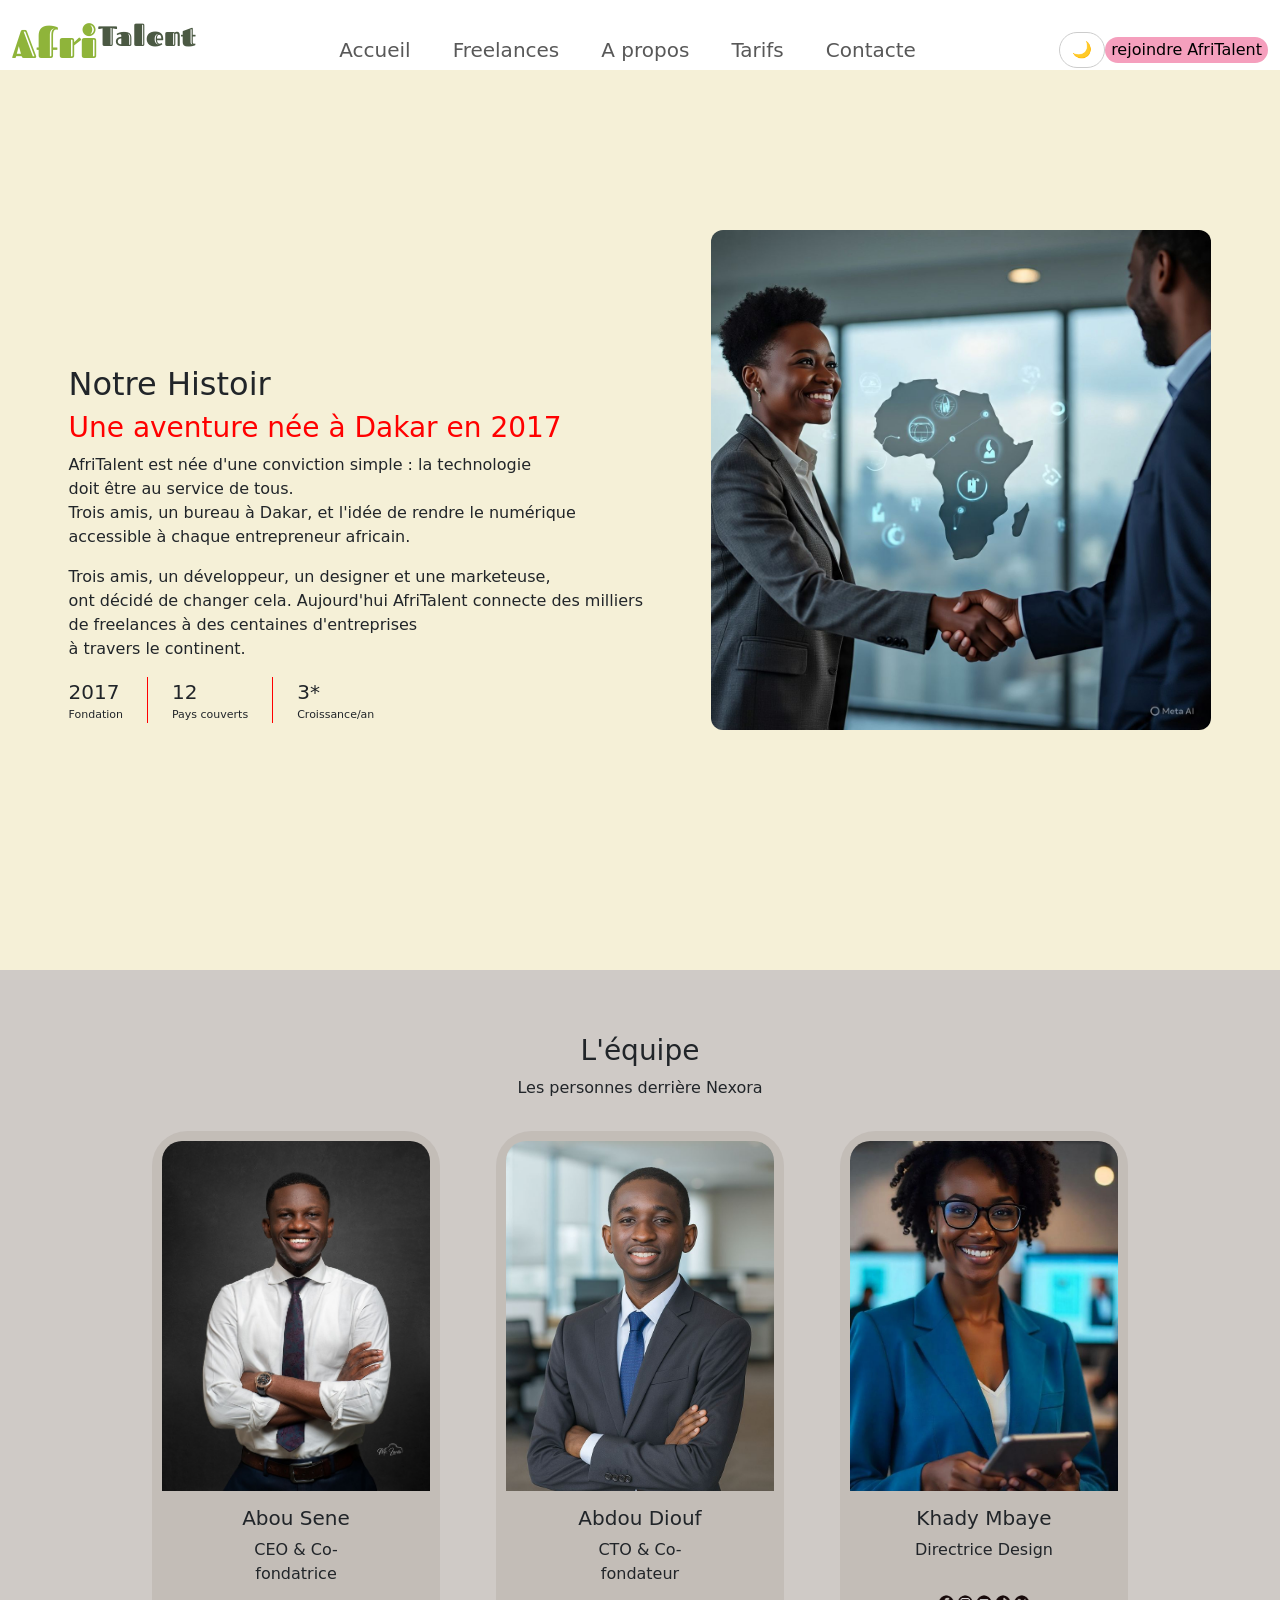
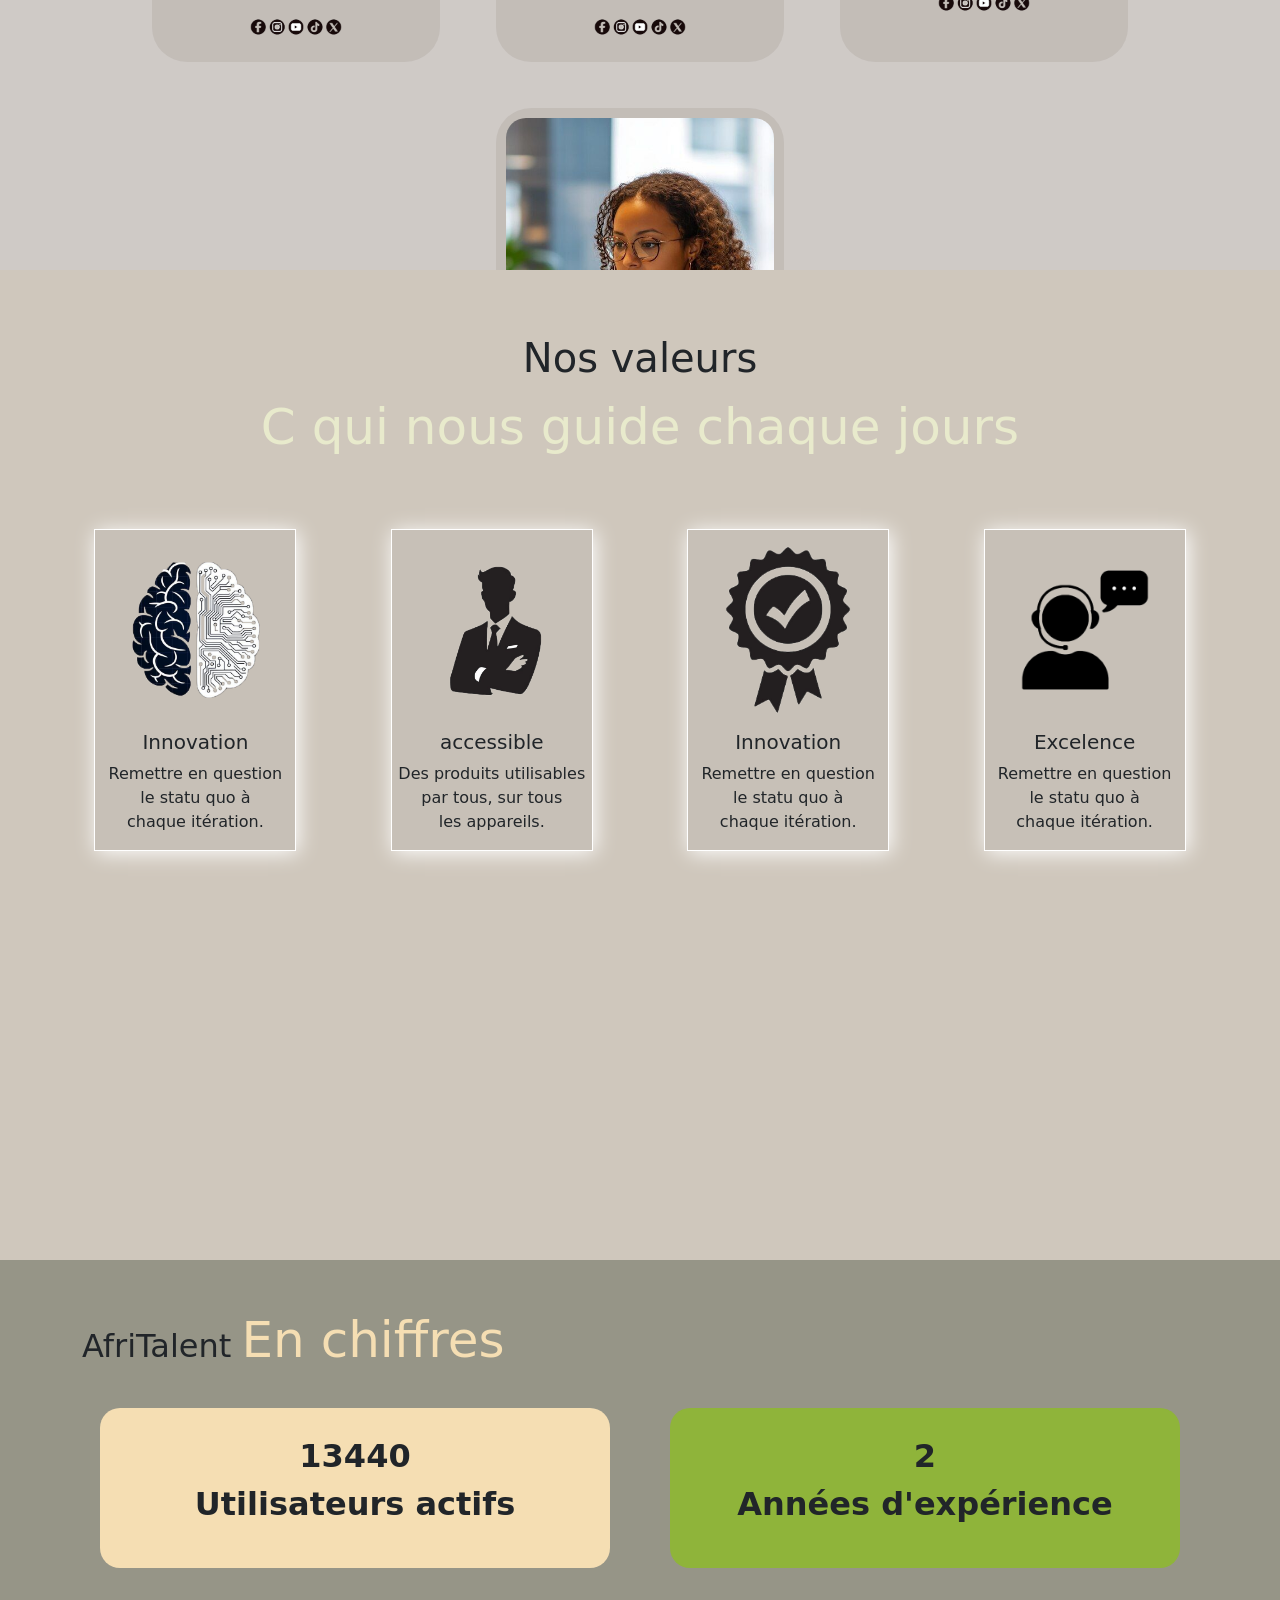
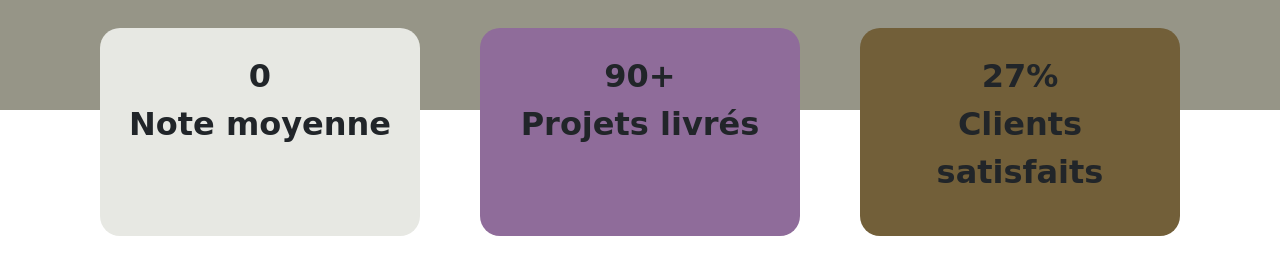
==== commit fbee17ae: "HTML : structure complète des 5 pages avec sections et contenu texte" ====
--- a/about.html
+++ b/about.html
@@ -91,7 +91,7 @@
 
     </header>
     <button id="backToTop" title="Retour en haut">↑</button>
-    <section id="Notre-Histoire">
+    <section id="Notre-Histoire" class="fade-section">
         <div class="Histoir">
             <div class="textehis">
                 <h2>Notre Histoir</h2>
@@ -130,7 +130,7 @@
             </div>
         </div>
     </section>
-    <section id="lequipe">
+    <section id="lequipe" class="fade-section">
         <div class="personne">
             <h3>L'équipe</h3>
             <p>Les personnes derrière Nexora</p>
@@ -171,7 +171,7 @@
             </div>
         </div>
     </section>
-    <section id="Nos_valeurs">
+    <section id="Nos_valeurs" class="fade-section">
         <div class="texval">
             <h2>Nos valeurs</h2>
             <span>C qui nous guide chaque jours</span>
@@ -208,18 +208,18 @@
         </div>
 
     </section>
-    <section id="Chiffres_clés">
+    <section id="Chiffres_clés" class="fade-section">
         <div class="container cont">
              <h2>AfriTalent <span class="chif">En chiffres</span> </h2> 
             <div class="row">
                 <div class="col col1">
-                   48 000+
+                  <span id="count-users">0</span>
                    <div>
                     <p>Utilisateurs actifs</p>
                    </div>
                 </div>
                 <div class="col col2">
-                    7
+                    <span id="count-years">0</span> 
                     <div>
                         <p>Années d'expérience </p>
                     </div>
@@ -227,7 +227,7 @@
             </div>
             <div class="row">
                 <div class="col col3">
-                   4.8
+                    <span id="count-note">0</span>
                    <div>
                     <p>
                         Note moyenne
@@ -235,7 +235,7 @@
                    </div>
                 </div>
                 <div class="col col4">
-                   320+
+                    <span id="count-projets">0</span>+
                    <div>
                     <p>
                         Projets livrés
@@ -243,7 +243,7 @@
                    </div>
                 </div>
                 <div class="col col5">
-                    98%
+                     <span id="count-satisfaits">0</span>%
                     <div>
                         <p>
                             Clients satisfaits
--- a/css/style.css
+++ b/css/style.css
@@ -138,18 +138,22 @@
     color: #f0f0f0;
     border-color: #444;
 }
-body.dark-mode .card-f{
+
+body.dark-mode .card-f {
     background: rgba(0, 0, 0, 0.614) !important;
 }
-body.dark-mode #faq  {
-  background-color: #28240e !important;
-}
-body.dark-mode #Contacte  {
-  background: linear-gradient(200deg, #514e40, #48300ebd); !important;
+
+body.dark-mode #faq {
+    background-color: #28240e !important;
+}
+
+body.dark-mode #Contacte {
+    background: linear-gradient(200deg, #514e40, #48300ebd);
+    !important;
 }
 
 body.dark-mode .accordion-item {
-    background: #3d420b ;
+    background: #3d420b;
     color: #f0f0f0;
     border-color: #444;
 }
@@ -158,29 +162,37 @@
     background: #333;
     color: #f0f0f0;
 }
-body.dark-mode #hero  {
-  background-color: #28240e !important;
-}
-body.dark-mode #tarifs  {
-  background-color: #303404 !important;
-}
-body.dark-mode #Notre-Histoire  {
-  background-color: #28240e !important;
-}
+
+body.dark-mode #hero {
+    background-color: #28240e !important;
+}
+
+body.dark-mode #tarifs {
+    background-color: #303404 !important;
+}
+
+body.dark-mode #Notre-Histoire {
+    background-color: #28240e !important;
+}
+
 body.dark-mode #c_ça_marche {
-  background-color: #3d352a !important;
-}
+    background-color: #3d352a !important;
+}
+
 body.dark-mode #lequipe {
-  background-color: #3d352a !important;
-}
-body.dark-mode #cat_de_service{
-  background-color: #64543e !important;
-}
-body.dark-mode .card-cat{
-  background-color: #64543e !important;
-}
-body.dark-mode #Nos_valeurs{
-  background-color: #525351 !important;
+    background-color: #3d352a !important;
+}
+
+body.dark-mode #cat_de_service {
+    background-color: #64543e !important;
+}
+
+body.dark-mode .card-cat {
+    background-color: #64543e !important;
+}
+
+body.dark-mode #Nos_valeurs {
+    background-color: #525351 !important;
 }
 
 /* BOUTON DARK MODE */
@@ -2015,7 +2027,7 @@
     margin: 0;
 }
 
-.juss{
+.juss {
     padding-left: 38rem;
 }
 
@@ -2422,4 +2434,23 @@
         width: 80% !important;
         height: 400px;
     }
+}
+
+/*  FADE-IN AU SCROLL */
+
+.fade-section {
+    opacity: 0;
+    /* invisible au départ */
+    transform: translateY(40px);
+    /* décalé vers le bas */
+    transition: opacity 0.7s ease,
+        transform 0.7s ease;
+}
+
+/* Classe ajoutée par JS quand la section est visible */
+.fade-section.visible {
+    opacity: 1;
+    /* devient visible */
+    transform: translateY(0);
+    /* remonte à sa position normale */
 }
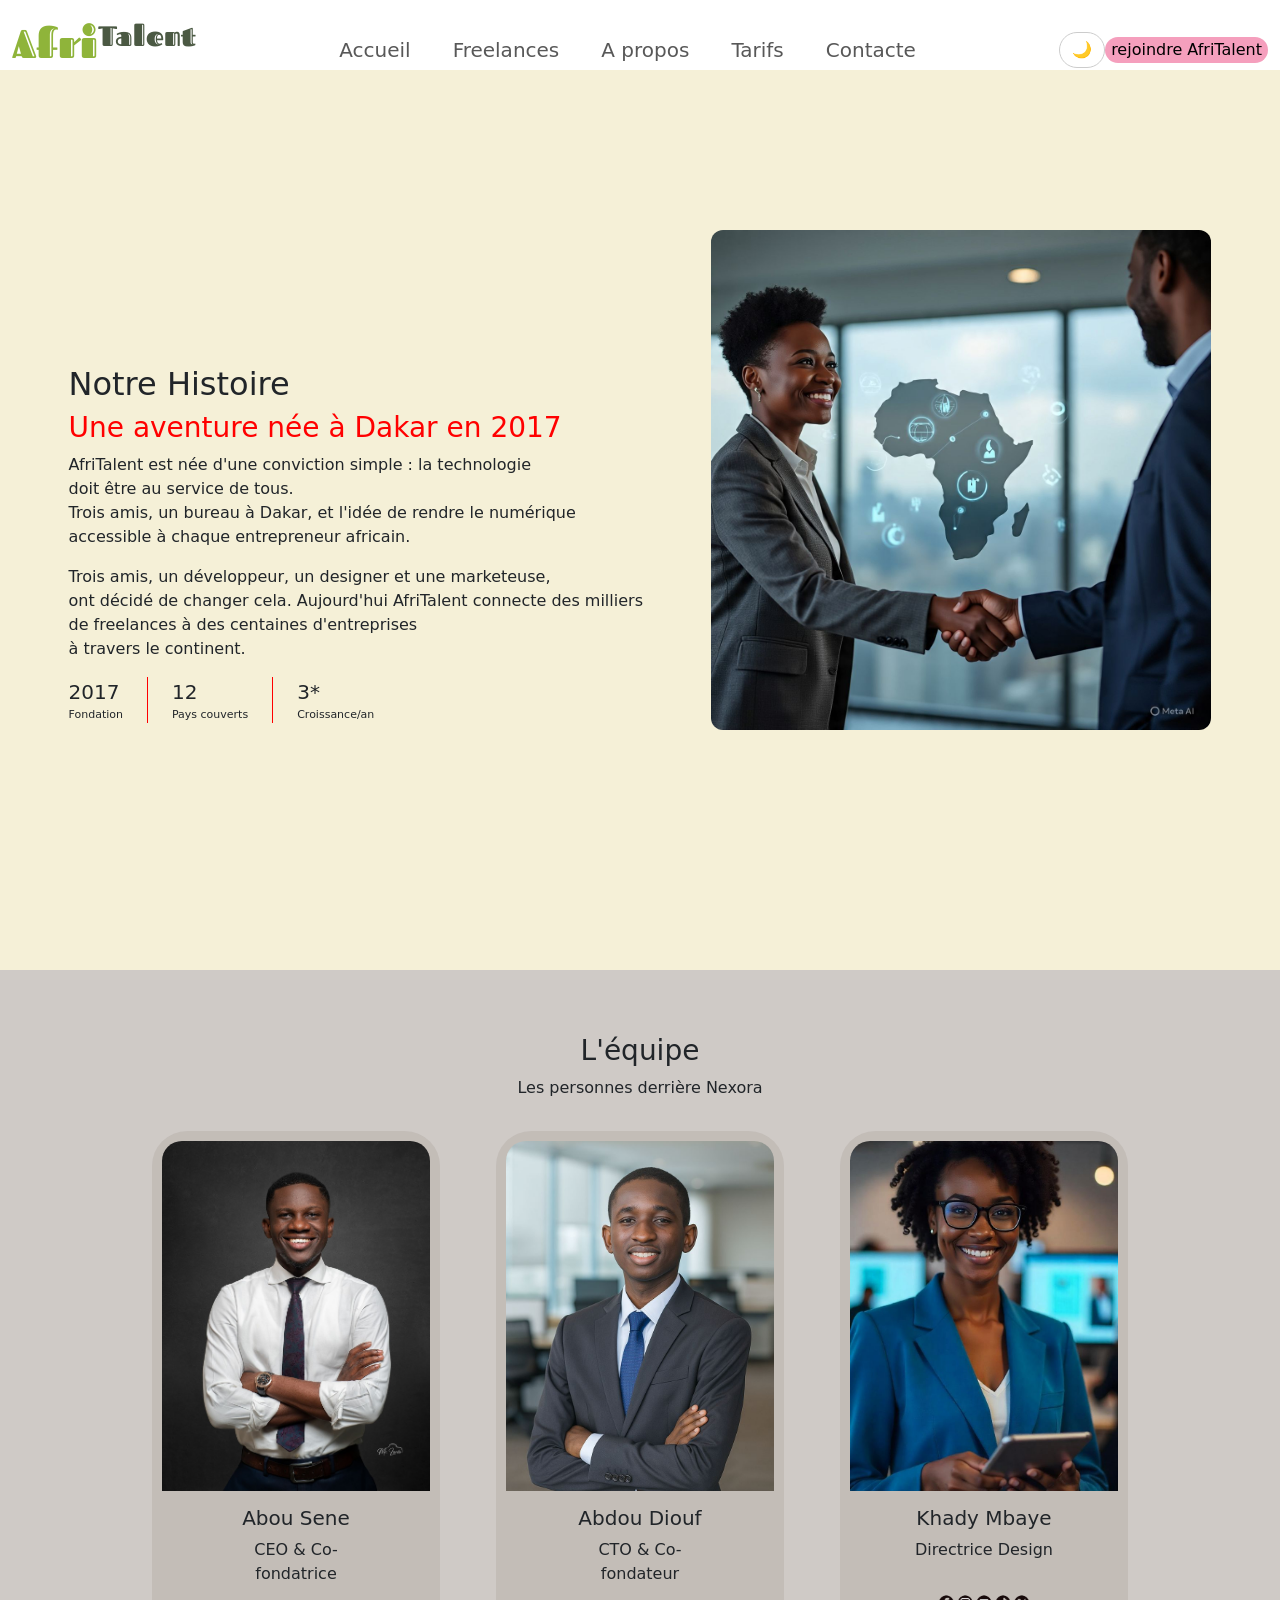
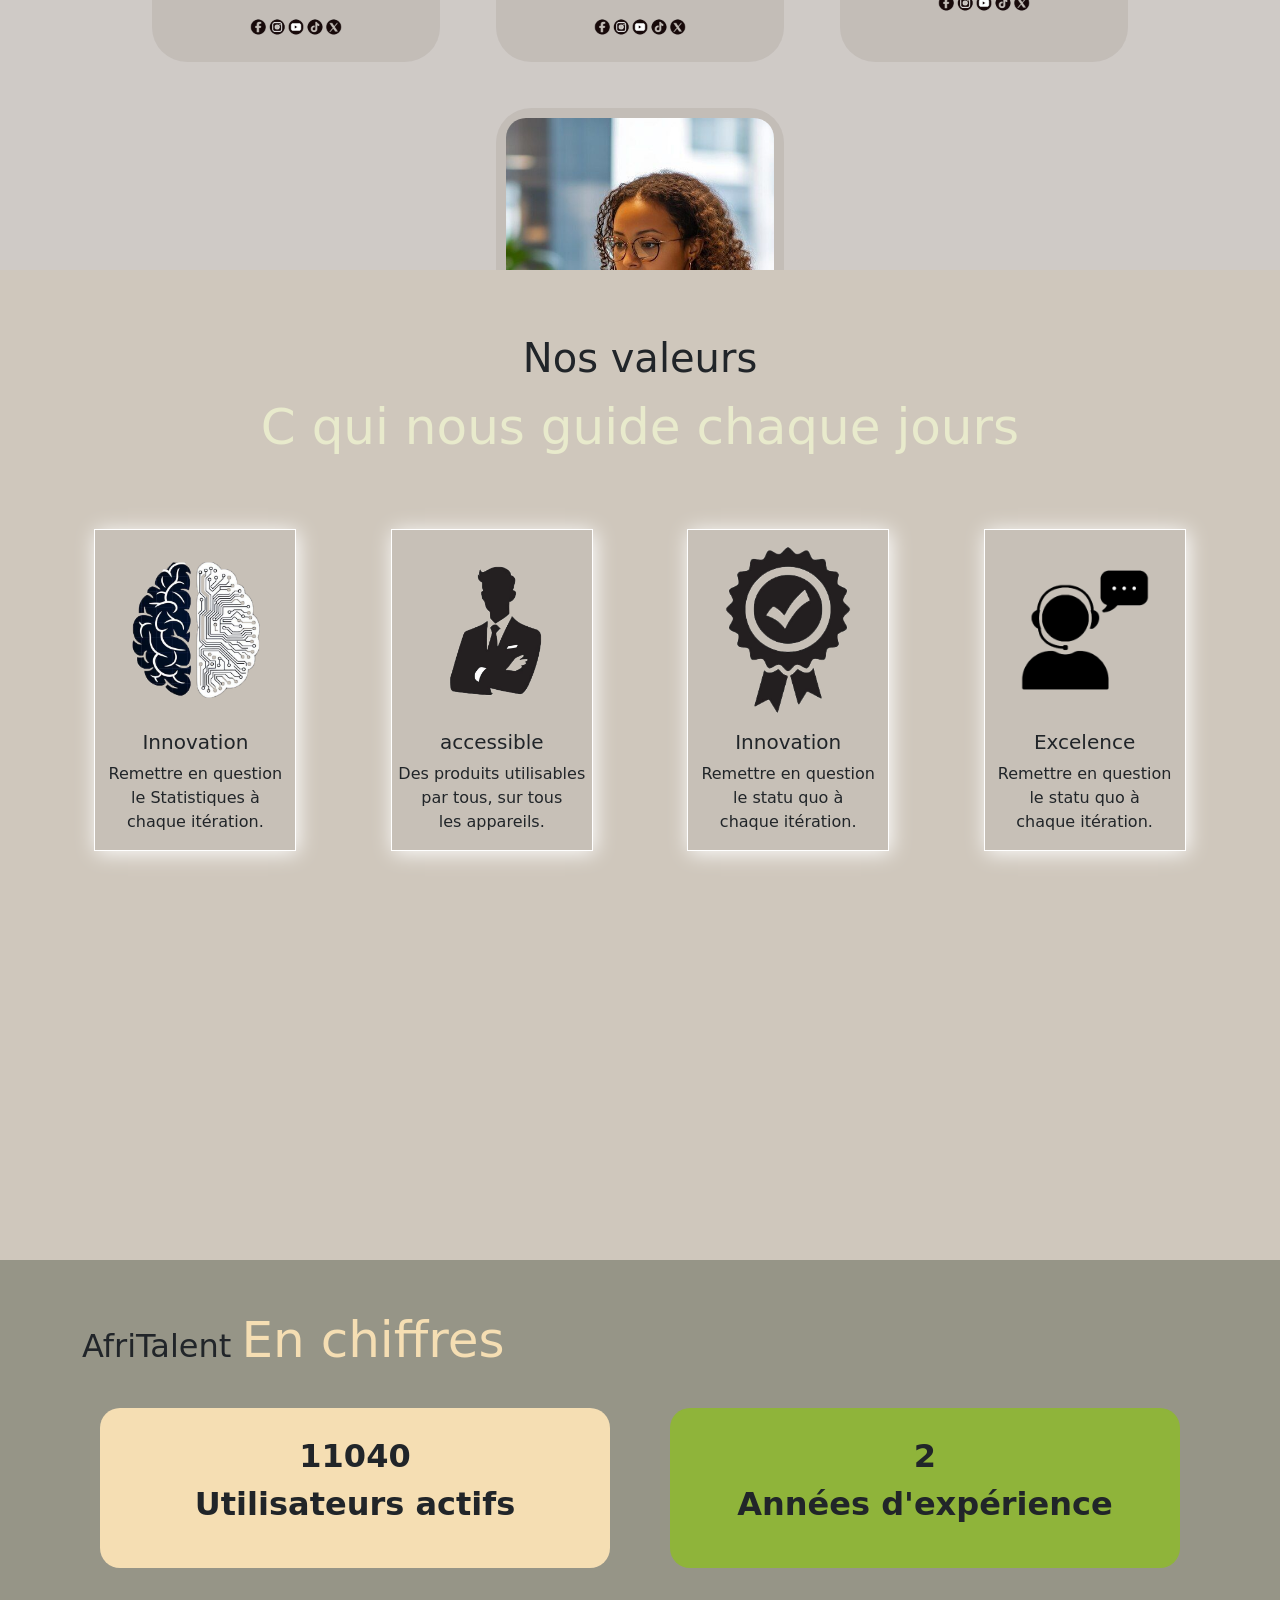
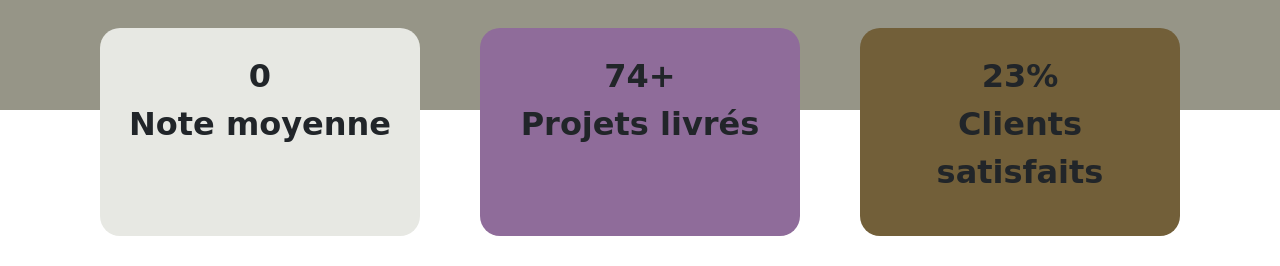
==== commit bf586fe1: "HTML : structure complète des 5 pages avec sections et contenu texte" ====
--- a/about.html
+++ b/about.html
@@ -91,10 +91,14 @@
 
     </header>
     <button id="backToTop" title="Retour en haut">↑</button>
+    <!-- ===========================
+              section notre histoire
+    =================================== -->
     <section id="Notre-Histoire" class="fade-section">
         <div class="Histoir">
             <div class="textehis">
-                <h2>Notre Histoir</h2>
+                <!-- ici je raconte notre histoire -->
+                <h2>Notre Histoire</h2>
                 <h3 class="full">Une aventure née à Dakar en 2017</h3>
                 <p class="textehiss">AfriTalent est née d'une conviction simple : la technologie <br> doit être au service de tous. <br> Trois
                     amis, un bureau à Dakar, et l'idée de rendre le numérique <br> accessible à chaque entrepreneur
@@ -109,6 +113,7 @@
                      centaines d'entreprises <br> à travers le continent.
                 </p>
                 <div class="tvide ">
+                    <!-- l'année de notre naissance -->
                     <div class="videfon">
                         <span class="svide">2017</span>
                         <span class="ssvide">Fondation</span>
@@ -126,51 +131,58 @@
                 </div>
             </div>
             <div>
-                <img src="images/entreprise.jpg" class="imghis" >
-            </div>
-        </div>
-    </section>
+                <img src="images/entreprise.jpg" class="imghis" alt="entre">
+            </div>
+        </div>
+    </section>
+    <!-- ================================
+              section de notre equipe 
+    =========================================-->
     <section id="lequipe" class="fade-section">
         <div class="personne">
             <h3>L'équipe</h3>
             <p>Les personnes derrière Nexora</p>
         </div>
+        <!-- je presente quelque menbres important  -->
         <div class="row d-flex  justify-content-center d-grid gap-3">
             <div class=" card-h" style="width: 18rem;">
-                <img src="images/abdou.jpg" class="card-img-top card-img-topp" alt="...">
+                <img src="images/abdou.jpg" class="card-img-top card-img-topp" alt="abdou">
                 <div class="card-body">
                     <h5>Abou Sene</h5>
                     <p class="card-text">CEO & Co- <br> fondatrice</p>
-                    <img src="images/reseaux.png" width="100">
+                    <img src="images/reseaux.png" width="100" alt="les-reseaux">
                 </div>
 
             </div>
             <div class=" card-h" style="width: 18rem;">
-                <img src="images/Baye.jpg" class="card-img-top card-img-topp" alt="...">
+                <img src="images/Baye.jpg" class="card-img-top card-img-topp" alt="baye">
                 <div class="card-body">
                     <h5>Abdou Diouf</h5>
                     <p class="card-text">CTO & Co- <br> fondateur</p>
-                    <img src="images/reseaux.png" width="100">
+                    <img src="images/reseaux.png" width="100" alt="les-reseaux">
                 </div>
             </div>
             <div class="card-h" style="width: 18rem;">
-                <img src="images/Astou.jpg" class="card-img-top card-img-topp" alt="...">
+                <img src="images/Astou.jpg" class="card-img-top card-img-topp" alt="astou">
                 <div class="card-body">
                     <h5>Khady Mbaye</h5>
                     <p class="card-text">Directrice Design</p>
-                    <img src="images/reseaux.png" width="100">
+                    <img src="images/reseaux.png" width="100" alt="les-reseaux">
                 </div>
             </div>
             <div class=" card-h" style="width: 18rem;">
-                <img src="images/khady.jpg" class="card-img-top card-img-topp" alt="...">
+                <img src="images/khady.jpg" class="card-img-top card-img-topp" alt="khady">
                 <div class="card-body">
                     <h5>Astou Sene</h5>
                     <p class="card-text">Head of Growth</p>
-                    <img src="images/reseaux.png" width="100">
-                </div>
-            </div>
-        </div>
-    </section>
+                    <img src="images/reseaux.png" width="100" alt="les-reseaux">
+                </div>
+            </div>
+        </div>
+    </section>
+    <!-- =================================
+                nos valeurs
+    ===================================== -->
     <section id="Nos_valeurs" class="fade-section">
         <div class="texval">
             <h2>Nos valeurs</h2>
@@ -178,28 +190,28 @@
         </div>
         <div class="val">
             <div class="cardd">
-                <img src="images/icone2.png" width="200px" alt="">
+                <img src="images/icone2.png" class="derra" alt="cerveau">
                 <h5>Innovation</h5>
                 <p>
+                    Remettre en question <br> le Statistiques à <br> chaque itération.
+                </p>
+            </div>
+            <div class="cardd">
+                <img src="images/personne.png" class="derra" alt="personne">
+                <h5>accessible</h5>
+                <p>
+                    Des produits utilisables <br> par tous, sur tous <br> les appareils.
+                </p>
+            </div>
+            <div class="cardd">
+                <img src="images/reussite.png" class="derra"alt="badge">
+                <h5>Innovation</h5>
+                <p>
                     Remettre en question <br> le statu quo à <br> chaque itération.
                 </p>
             </div>
             <div class="cardd">
-                <img src="images/personne.png" width="200px" alt="">
-                <h5>accessible</h5>
-                <p>
-                    Des produits utilisables <br> par tous, sur tous <br> les appareils.
-                </p>
-            </div>
-            <div class="cardd">
-                <img src="images/reussite.png" width="200px" alt="">
-                <h5>Innovation</h5>
-                <p>
-                    Remettre en question <br> le statu quo à <br> chaque itération.
-                </p>
-            </div>
-            <div class="cardd">
-                <img src="images/acccc.png" width="200px" alt="">
+                <img src="images/acccc.png" class="derra"alt="homme-casque">
                 <h5>Excelence</h5>
                 <p>
                     Remettre en question <br> le statu quo à <br> chaque itération.
--- a/css/style.css
+++ b/css/style.css
@@ -86,7 +86,21 @@
 }
 
 
-
+.der{
+    width: 205px;
+}
+.derr{
+    width: 100px;
+}
+.dern{
+    width: 150px;
+}
+.derra{
+    width: 200px;
+}
+.derrc{
+    width: 90px;
+}
 
 
 /* ---- NAVBAR AU SCROLL ---- */
@@ -148,8 +162,7 @@
 }
 
 body.dark-mode #Contacte {
-    background: linear-gradient(200deg, #514e40, #48300ebd);
-    !important;
+    background: linear-gradient(200deg, #514e40, #48300ebd) !important;
 }
 
 body.dark-mode .accordion-item {
@@ -726,10 +739,6 @@
     transform: scale(1.1);
 }
 
-.containe {
-    /* background-color: #4F772D; */
-
-}
 
 .cole {
     padding-top: 2rem;
@@ -803,7 +812,7 @@
     justify-content: center;
     display: grid;
     grid-template-columns: 300px 300px 300px;
-    grid-template-row: 300px 300px 300px;
+    grid-template-rows: 300px 300px 300px;
     gap: 35px;
     padding: 3rem 5rem;
     width: 100%;
@@ -2092,6 +2101,19 @@
     transform: scale(1.1);
     border: 2px solid rgba(178, 158, 121, 0.809);
 } */
+
+.error {
+    color: red;
+    font-size: 14px;
+    display: block;
+}
+
+#successMessage {
+    color: green;
+    font-weight: bold;
+    margin-top: 10px;
+}
+
 .cafe {
     display: block;
     border: 2px solid wheat;
@@ -2109,7 +2131,6 @@
 .caf label {
     padding-right: 15px;
     text-decoration: underline;
-    text-decoration: ;
 }
 
 .caf input {
@@ -2453,4 +2474,5 @@
     /* devient visible */
     transform: translateY(0);
     /* remonte à sa position normale */
-}+}
+
